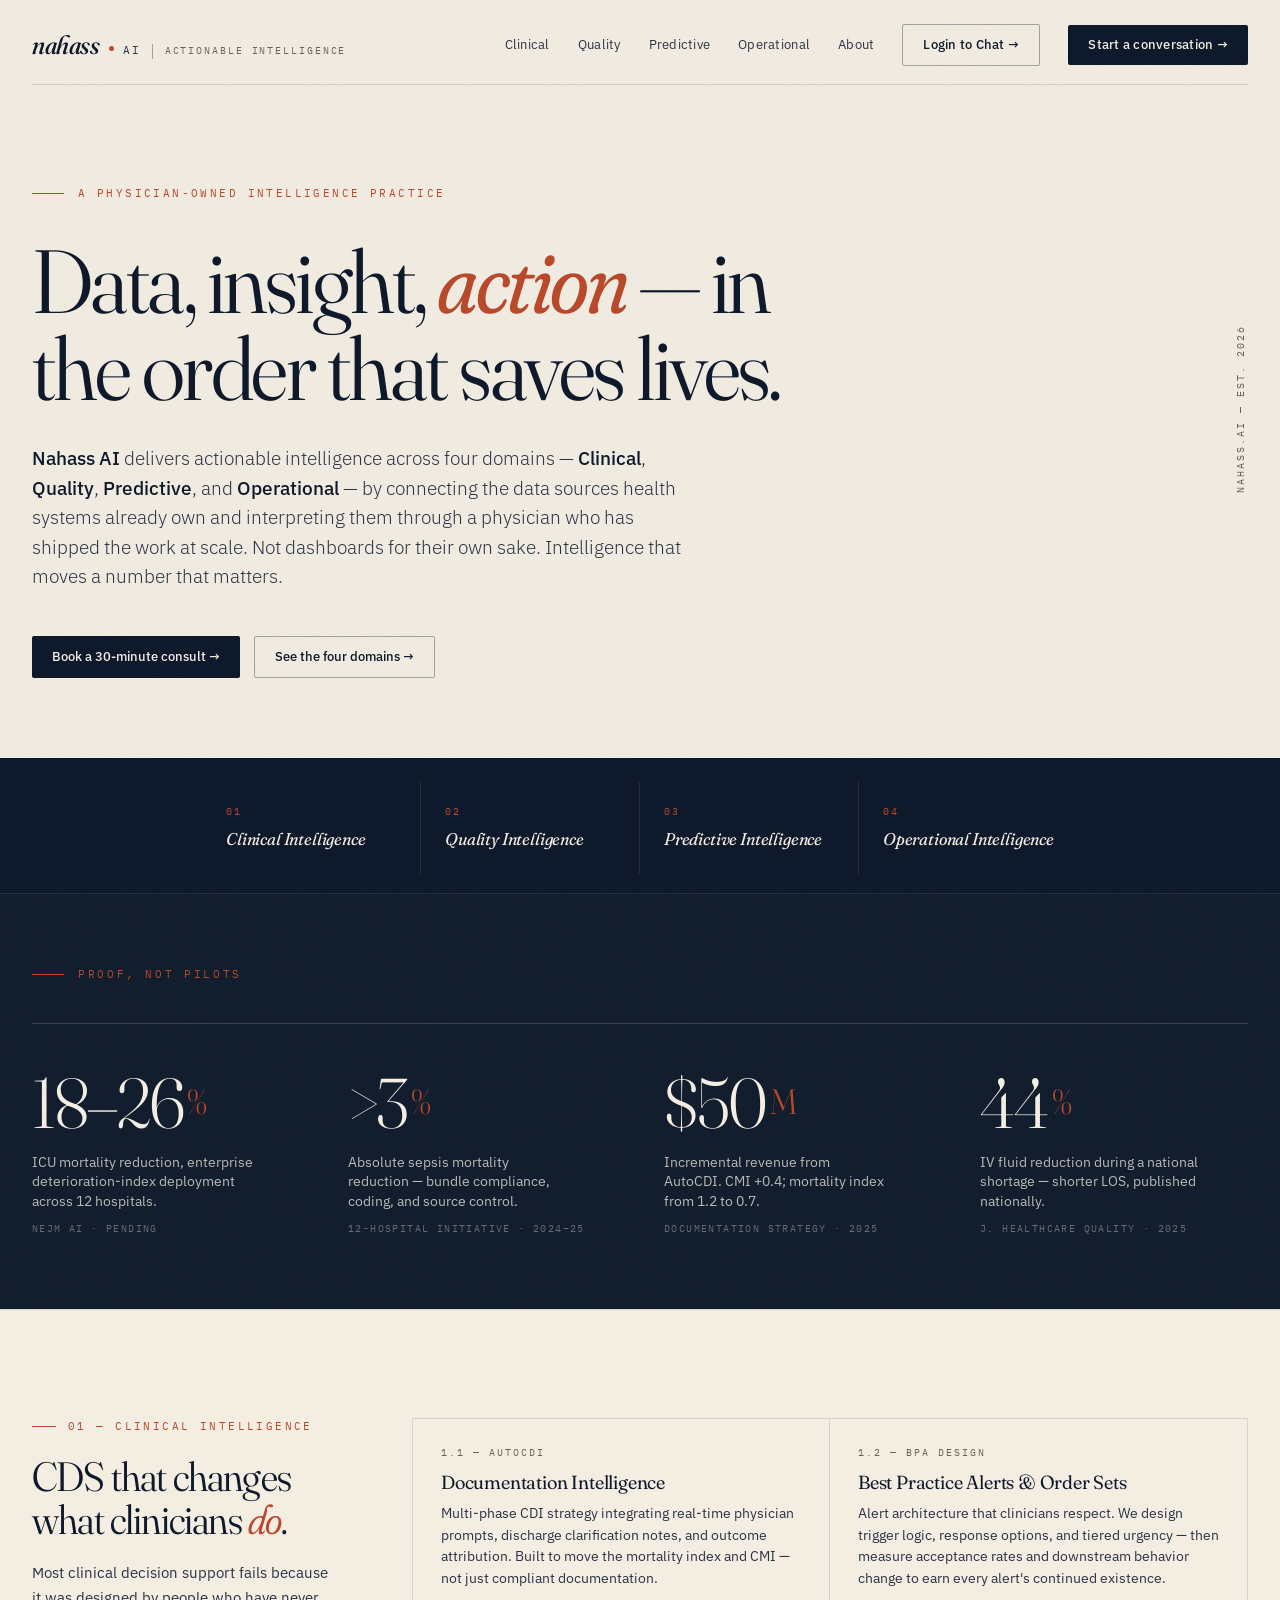
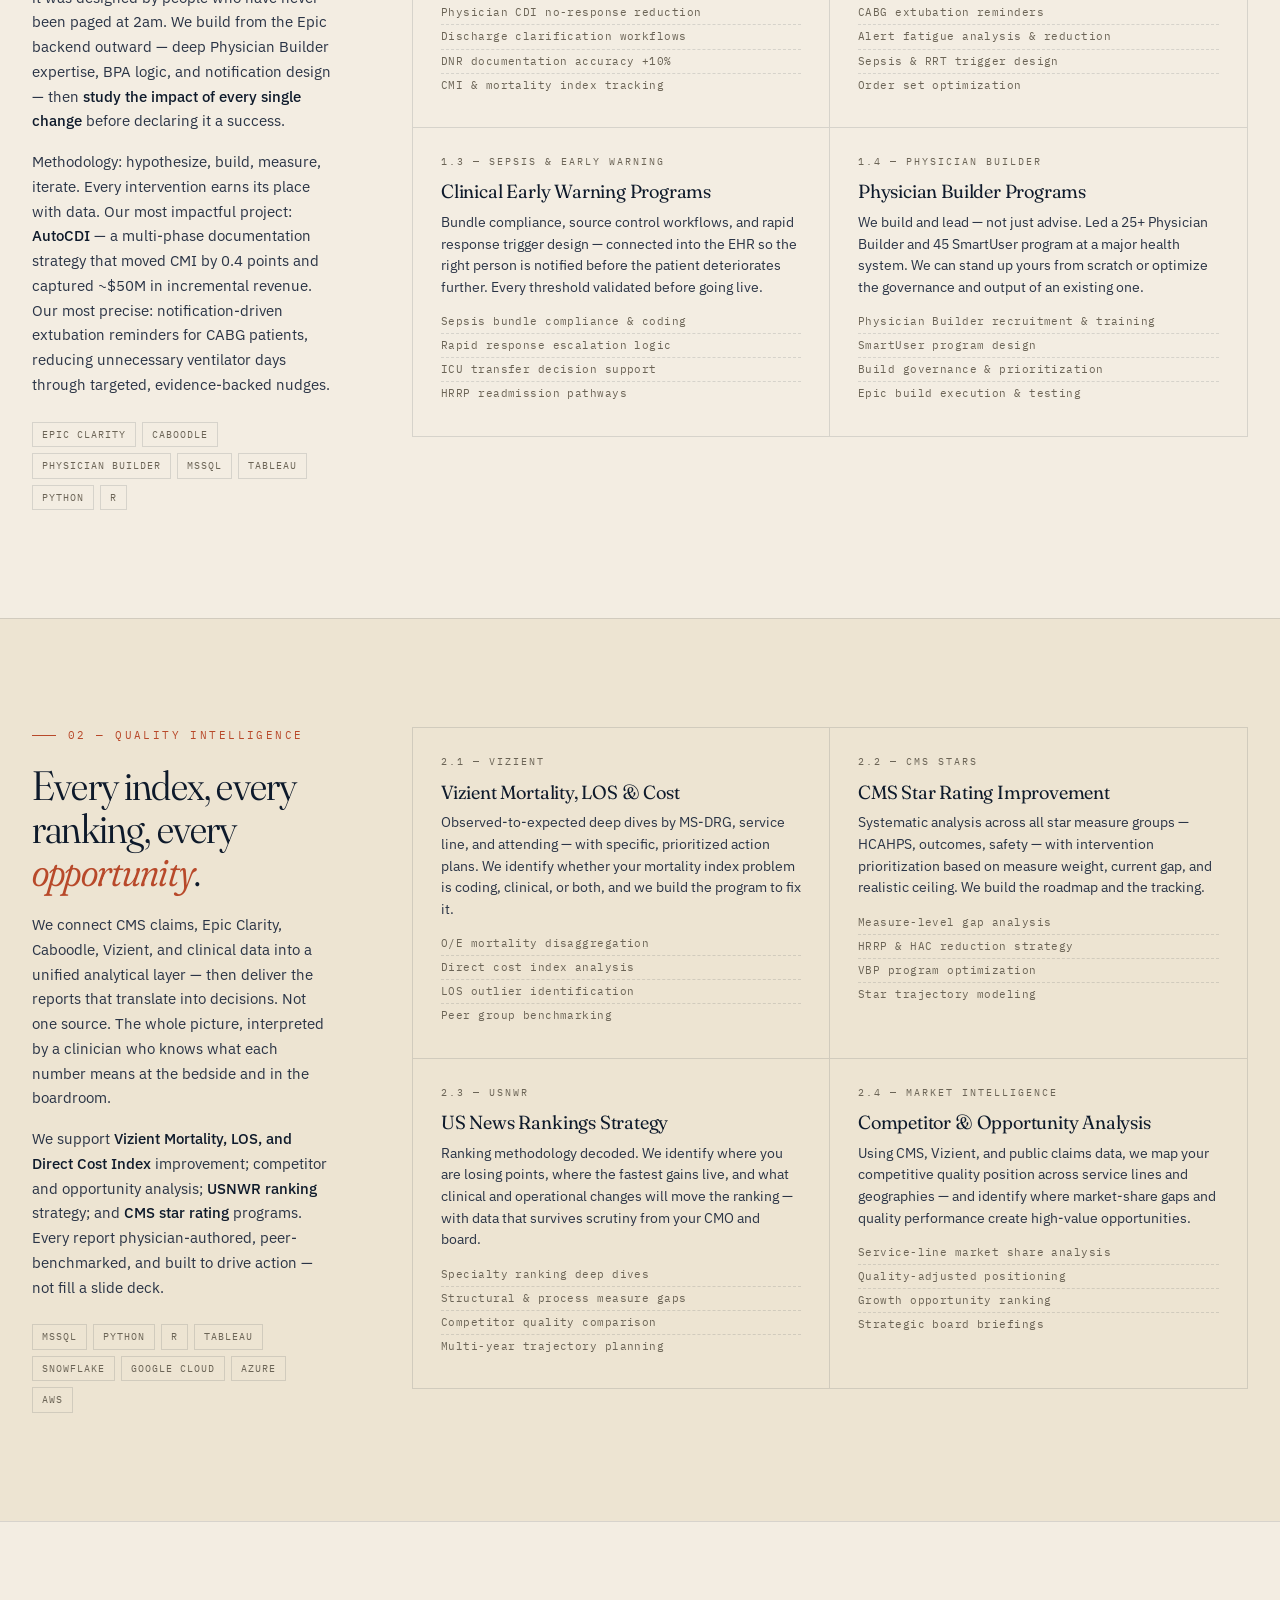
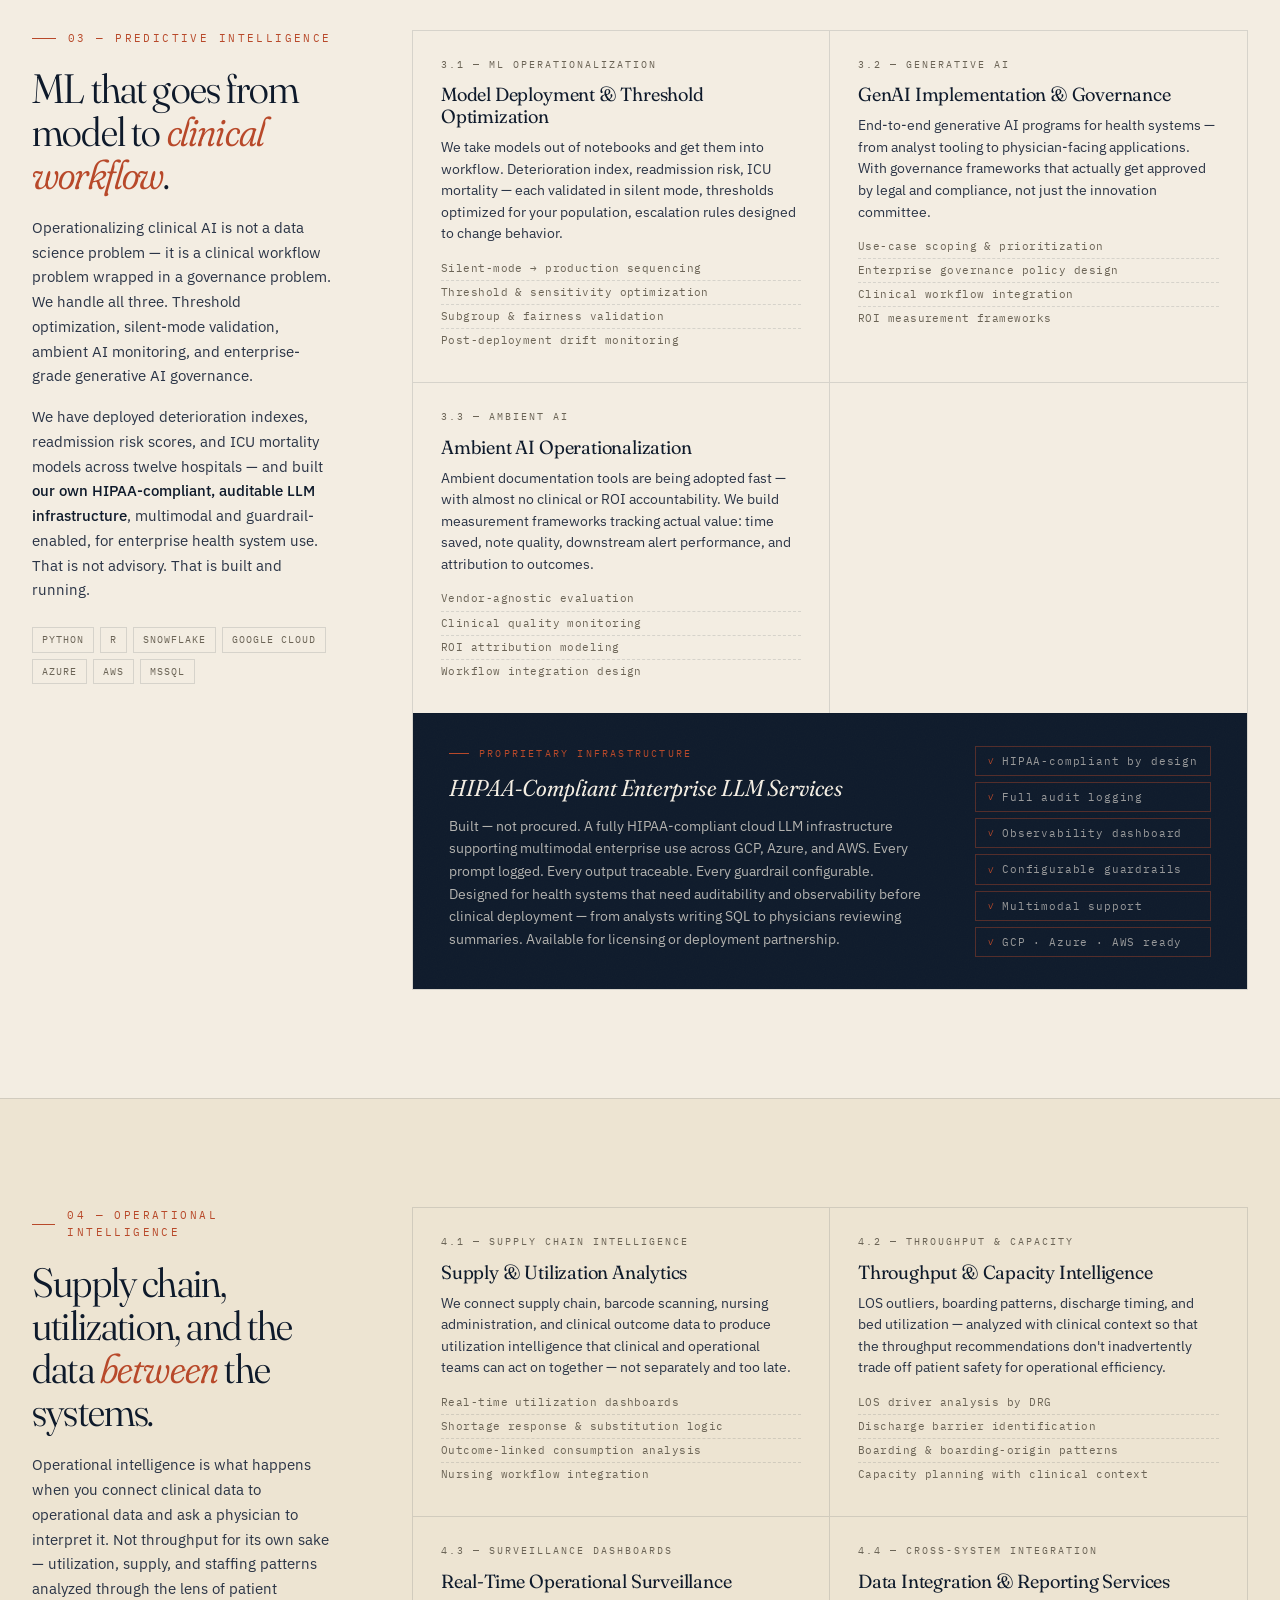
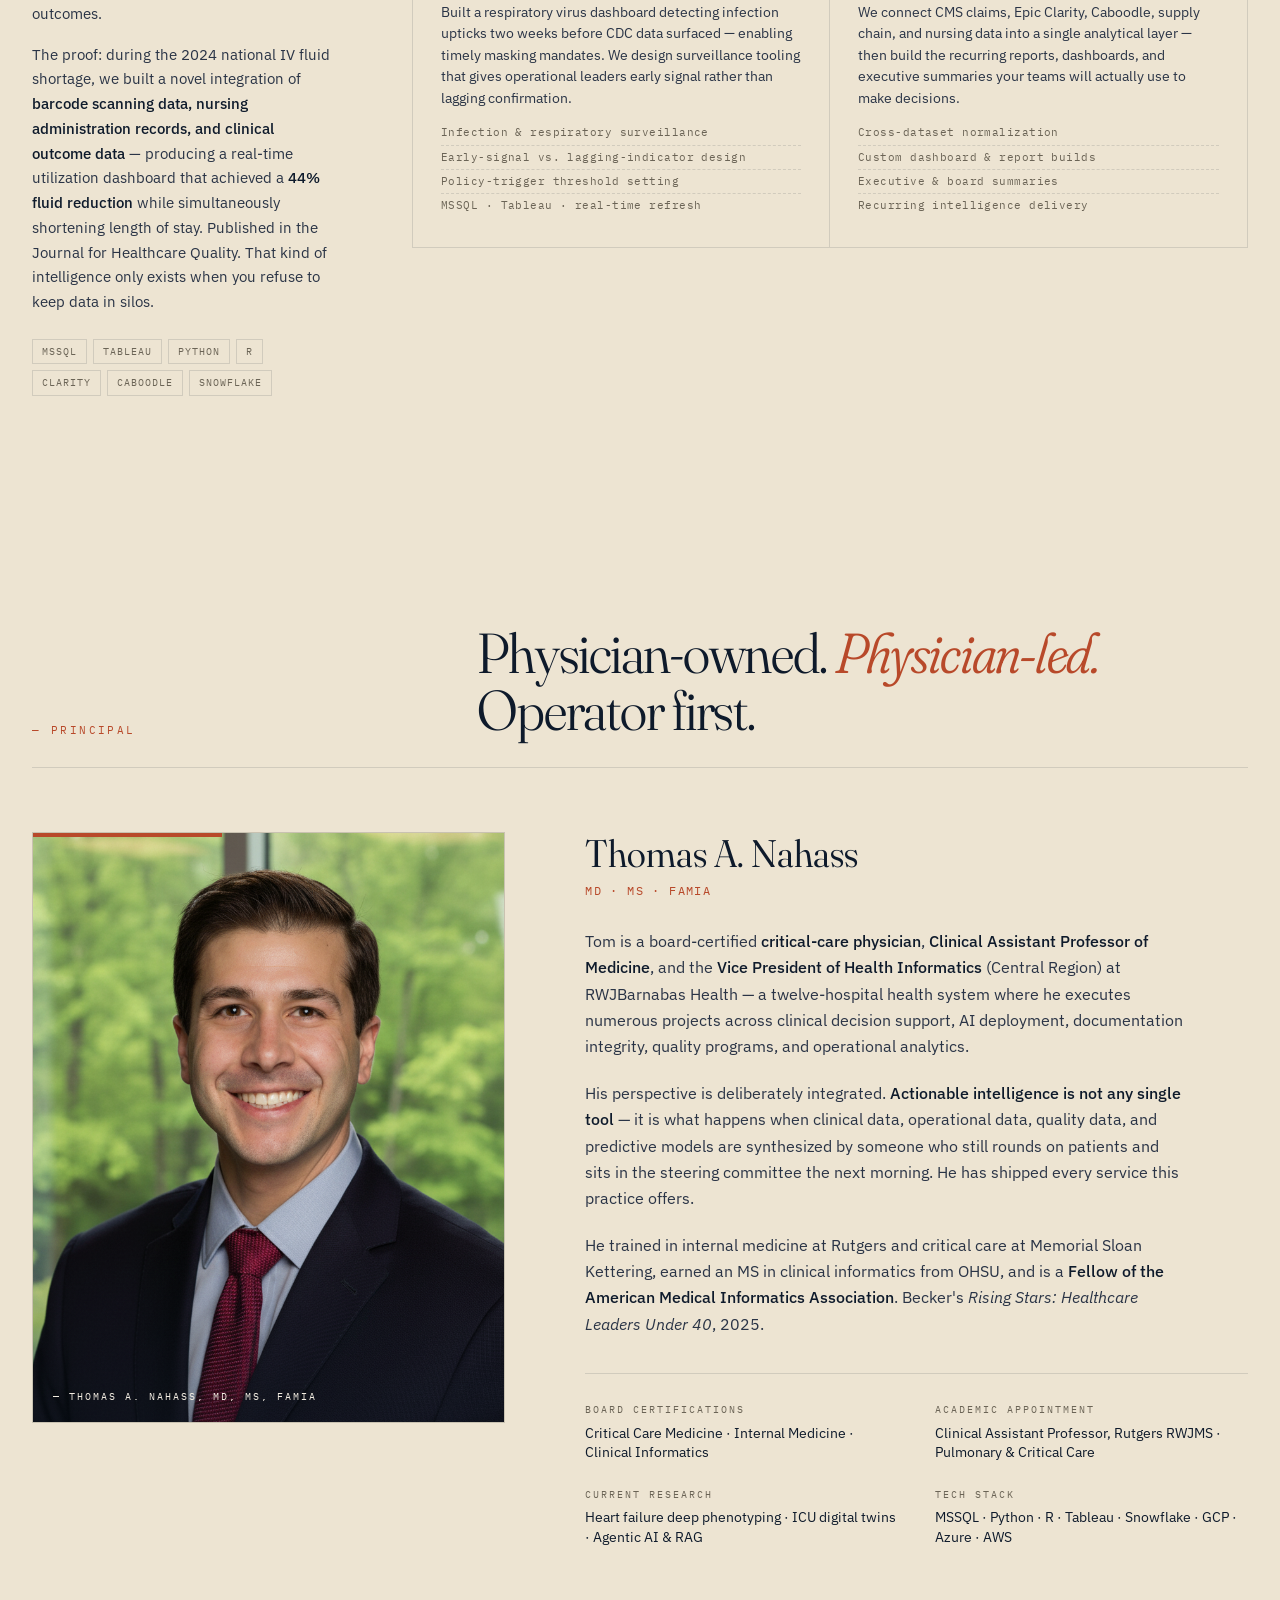
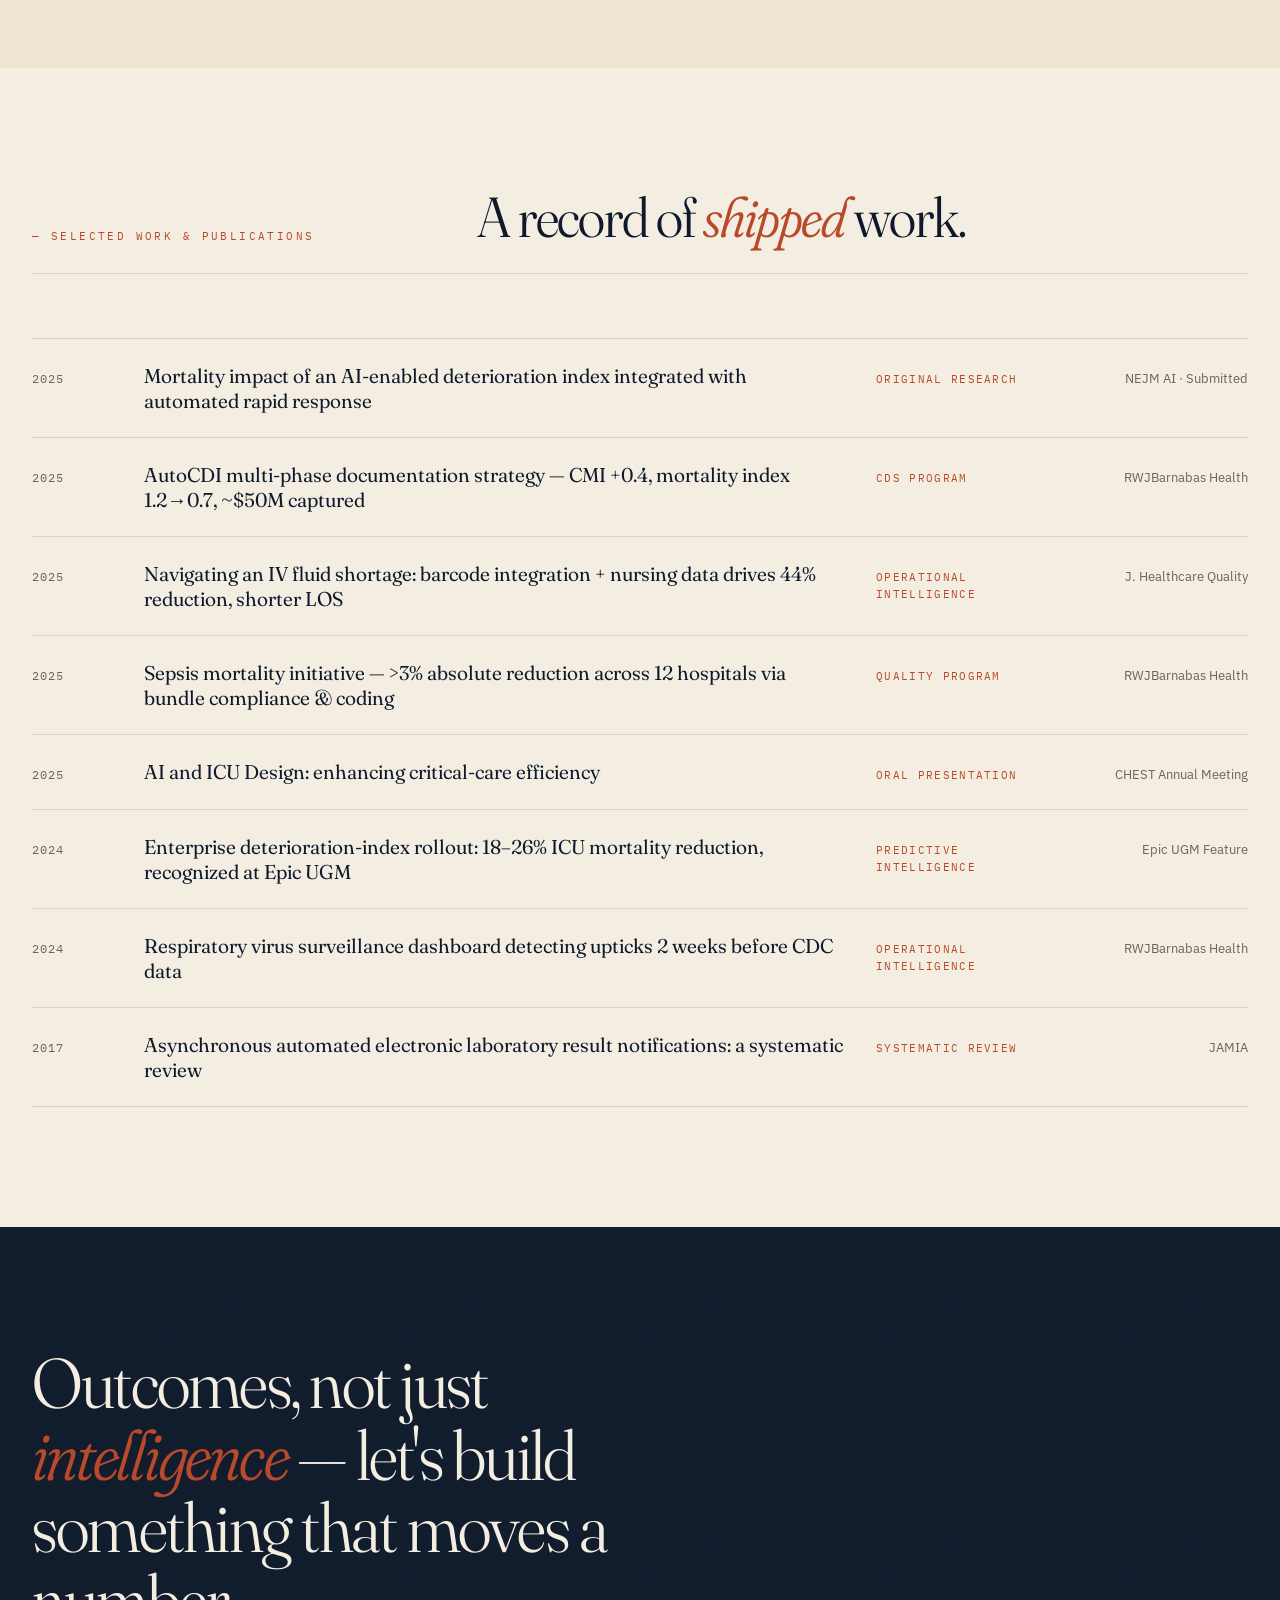
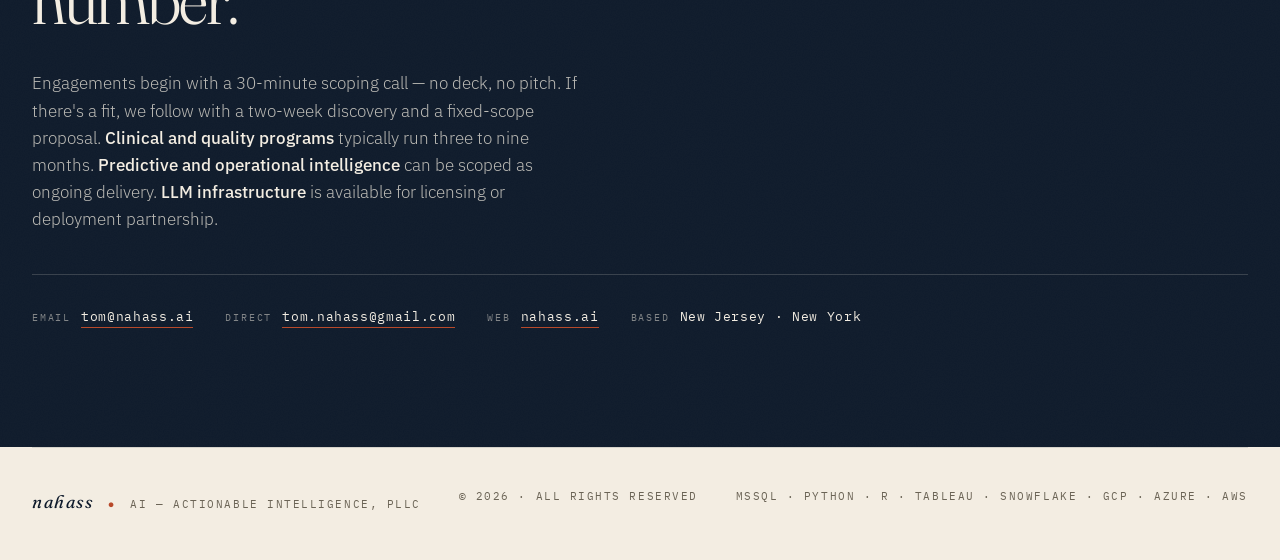
==== index.html @ 0d171703 "Update bio: add academic title, soften leads to executes" ====
<!DOCTYPE html>
<html lang="en">
<head>
<meta charset="UTF-8"/>
<meta name="viewport" content="width=device-width, initial-scale=1.0"/>
<title>Nahass AI — Actionable Intelligence</title>
<meta name="description" content="Physician-owned clinical intelligence practice. Clinical, Quality, Predictive, and Operational Intelligence — built on deep Epic expertise and a full enterprise data stack. Led by a critical care physician and health system VP of informatics."/>
<link rel="preconnect" href="https://fonts.googleapis.com"/>
<link rel="preconnect" href="https://fonts.gstatic.com" crossorigin/>
<link href="https://fonts.googleapis.com/css2?family=Fraunces:ital,opsz,wght,SOFT@0,9..144,300..900,0..100;1,9..144,300..900,0..100&family=IBM+Plex+Mono:wght@400;500&family=IBM+Plex+Sans:wght@300;400;500;600&display=swap" rel="stylesheet"/>
<style>
:root {
  --ink:#0E1A2B; --ink-soft:#2A3446;
  --paper:#F3EDE2; --paper-warm:#EDE4D2; --bone:#E3D9C4;
  --signal:#B8492A; --signal-deep:#8E3418;
  --vital:#0F5E54; --mute:#6B6456;
  --rule:rgba(14,26,43,.12); --rule-strong:rgba(14,26,43,.35);
  --serif:"Fraunces","Iowan Old Style",Georgia,serif;
  --sans:"IBM Plex Sans",-apple-system,BlinkMacSystemFont,sans-serif;
  --mono:"IBM Plex Mono",ui-monospace,monospace;
}
*{box-sizing:border-box;margin:0;padding:0;}
html{scroll-behavior:smooth;}
body{background:var(--paper);color:var(--ink);font-family:var(--sans);font-weight:400;line-height:1.55;-webkit-font-smoothing:antialiased;overflow-x:hidden;position:relative;}
body::before{content:"";position:fixed;inset:0;pointer-events:none;z-index:1;opacity:.5;mix-blend-mode:multiply;
  background-image:url("data:image/svg+xml;utf8,<svg xmlns='http://www.w3.org/2000/svg' width='240' height='240'><filter id='n'><feTurbulence type='fractalNoise' baseFrequency='0.9' numOctaves='2' stitchTiles='stitch'/><feColorMatrix values='0 0 0 0 0.05 0 0 0 0 0.1 0 0 0 0 0.17 0 0 0 0.06 0'/></filter><rect width='100%' height='100%' filter='url(%23n)'/></svg>");}
.wrap{max-width:1280px;margin:0 auto;padding:0 32px;position:relative;z-index:2;}
@media(max-width:680px){.wrap{padding:0 20px;}}

/* ── NAV ── */
nav{padding:24px 0 18px;display:flex;align-items:center;justify-content:space-between;border-bottom:1px solid var(--rule);}
.logo{display:flex;align-items:baseline;gap:9px;text-decoration:none;color:var(--ink);}
.logo-mark{font-family:var(--serif);font-style:italic;font-variation-settings:"opsz" 120,"SOFT" 30;font-weight:500;font-size:26px;letter-spacing:-.015em;}
.logo-dot{width:5px;height:5px;border-radius:50%;background:var(--signal);transform:translateY(-3px);}
.logo-sub{font-family:var(--mono);font-size:11px;letter-spacing:.18em;text-transform:uppercase;color:var(--ink-soft);}
.logo-tag{font-family:var(--mono);font-size:9.5px;letter-spacing:.2em;text-transform:uppercase;color:var(--mute);border-left:1px solid var(--rule-strong);padding-left:12px;margin-left:2px;}
.nav-links{display:flex;gap:28px;align-items:center;}
.nav-links a{font-size:13px;color:var(--ink-soft);text-decoration:none;letter-spacing:.02em;transition:color .2s;}
.nav-links a:hover{color:var(--signal);}
.btn{display:inline-flex;align-items:center;padding:10px 20px;background:var(--ink);color:var(--paper);text-decoration:none;font-size:13px;font-weight:500;border-radius:2px;transition:background .2s,transform .15s;}
.btn:hover{background:var(--signal);transform:translateY(-1px);}
.btn.ghost{background:transparent;color:var(--ink);border:1px solid var(--rule-strong);}
.btn.ghost:hover{background:var(--ink);color:var(--paper);}
.nav-links a.btn{color:var(--paper);}
.nav-links a.btn.ghost{color:var(--ink);}
.nav-links a.btn.ghost:hover{color:var(--paper);}
@media(max-width:920px){.nav-links a:not(.btn){display:none;}.logo-tag{display:none;}}

/* ── HERO ── */
.hero{padding:100px 0 80px;position:relative;}
.eyebrow{font-family:var(--mono);font-size:11px;letter-spacing:.22em;text-transform:uppercase;color:var(--signal);margin-bottom:36px;display:flex;align-items:center;gap:14px;}
.eyebrow::before{content:"";width:32px;height:1px;background:var(--signal);}
h1.display{font-family:var(--serif);font-variation-settings:"opsz" 144,"SOFT" 20;font-weight:340;font-size:clamp(48px,7vw,102px);line-height:.97;letter-spacing:-.028em;max-width:16ch;margin-bottom:32px;}
h1.display em{font-style:italic;font-weight:380;color:var(--signal);font-variation-settings:"opsz" 144,"SOFT" 80;}
.lede{font-size:19px;line-height:1.56;color:var(--ink-soft);max-width:60ch;margin-bottom:44px;font-weight:300;}
.lede strong{font-weight:500;color:var(--ink);}
.cta-row{display:flex;gap:14px;flex-wrap:wrap;}
.side-mark{position:absolute;right:32px;top:140px;font-family:var(--mono);font-size:10px;letter-spacing:.2em;text-transform:uppercase;color:var(--mute);writing-mode:vertical-rl;transform:rotate(180deg);}
@media(max-width:980px){.side-mark{display:none;}}

/* ── FOUR-PILLAR NAV STRIP ── */
.pillar-nav{background:var(--ink);color:var(--paper);}
.pillar-nav .wrap{display:grid;grid-template-columns:repeat(4,1fr);gap:0;}
@media(max-width:700px){.pillar-nav .wrap{grid-template-columns:repeat(2,1fr);}}
.pn{
  padding:22px 24px;border-right:1px solid rgba(243,237,226,.1);
  text-decoration:none;display:block;transition:background .2s;
}
.pn:last-child{border-right:none;}
.pn:hover{background:rgba(184,73,42,.25);}
.pn .pn-num{font-family:var(--mono);font-size:10px;letter-spacing:.22em;text-transform:uppercase;color:var(--signal);margin-bottom:6px;}
.pn .pn-name{font-family:var(--serif);font-style:italic;font-variation-settings:"opsz" 60,"SOFT" 40;font-size:17px;color:var(--paper);letter-spacing:-.01em;}

/* ── METRICS ── */
.metrics{background:var(--ink);color:var(--paper);padding:72px 0;position:relative;border-top:1px solid rgba(243,237,226,.1);}
.metrics::before{content:"";position:absolute;inset:0;pointer-events:none;opacity:.35;mix-blend-mode:screen;
  background-image:url("data:image/svg+xml;utf8,<svg xmlns='http://www.w3.org/2000/svg' width='240' height='240'><filter id='n'><feTurbulence type='fractalNoise' baseFrequency='0.85' numOctaves='2' stitchTiles='stitch'/><feColorMatrix values='0 0 0 0 0.95 0 0 0 0 0.93 0 0 0 0 0.88 0 0 0 0.08 0'/></filter><rect width='100%' height='100%' filter='url(%23n)'/></svg>");}
.metrics .wrap{position:relative;z-index:2;}
.m-label{font-family:var(--mono);font-size:11px;letter-spacing:.24em;text-transform:uppercase;color:var(--signal);margin-bottom:40px;display:flex;align-items:center;gap:14px;}
.m-label::before{content:"";width:32px;height:1px;background:var(--signal);}
.metric-grid{display:grid;grid-template-columns:repeat(4,1fr);gap:48px;border-top:1px solid rgba(243,237,226,.18);padding-top:44px;}
@media(max-width:900px){.metric-grid{grid-template-columns:repeat(2,1fr);gap:40px;}}
@media(max-width:500px){.metric-grid{grid-template-columns:1fr;}}
.metric .num{font-family:var(--serif);font-variation-settings:"opsz" 144,"SOFT" 10;font-weight:300;font-size:clamp(52px,5.5vw,76px);line-height:1;letter-spacing:-.03em;color:var(--paper);margin-bottom:14px;}
.metric .num .s{font-size:.5em;color:var(--signal);vertical-align:.4em;margin-left:4px;}
.metric .cap{font-size:13.5px;color:rgba(243,237,226,.75);line-height:1.45;max-width:28ch;}
.metric .src{font-family:var(--mono);font-size:10px;letter-spacing:.14em;text-transform:uppercase;color:rgba(243,237,226,.38);margin-top:10px;}

/* ── PILLARS ── */
.pillar{padding:108px 0;border-top:1px solid var(--rule);}
.pillar.alt{background:var(--paper-warm);}
.pillar-inner{display:grid;grid-template-columns:300px 1fr;gap:80px;align-items:start;}
@media(max-width:960px){.pillar-inner{grid-template-columns:1fr;gap:40px;}}
.p-kicker{font-family:var(--mono);font-size:11px;letter-spacing:.22em;text-transform:uppercase;color:var(--signal);margin-bottom:20px;display:flex;align-items:center;gap:12px;}
.p-kicker::before{content:"";width:24px;height:1px;background:var(--signal);}
.pillar-left h2{font-family:var(--serif);font-variation-settings:"opsz" 120,"SOFT" 30;font-weight:340;font-size:clamp(28px,3.2vw,44px);line-height:1.05;letter-spacing:-.02em;margin-bottom:20px;}
.pillar-left h2 em{font-style:italic;color:var(--signal);font-variation-settings:"opsz" 120,"SOFT" 80;}
.pillar-left .desc{font-size:15px;color:var(--ink-soft);line-height:1.65;margin-bottom:16px;}
.pillar-left .desc strong{color:var(--ink);font-weight:500;}
.tech-strip{margin-top:24px;display:flex;flex-wrap:wrap;gap:6px;}
.tt{font-family:var(--mono);font-size:10px;letter-spacing:.1em;text-transform:uppercase;color:var(--mute);padding:4px 9px;border:1px solid var(--rule);transition:border-color .2s,color .2s;cursor:default;}
.tt:hover{border-color:var(--signal);color:var(--signal);}

/* SERVICE CARDS */
.sc-grid{display:grid;grid-template-columns:1fr 1fr;gap:0;border:1px solid var(--rule);}
@media(max-width:660px){.sc-grid{grid-template-columns:1fr;}}
.sc{padding:26px 28px 30px;border-right:1px solid var(--rule);border-bottom:1px solid var(--rule);transition:background .22s;}
.sc:nth-child(2n){border-right:none;}
.sc:nth-last-child(-n+2){border-bottom:none;}
@media(max-width:660px){
  .sc{border-right:none!important;}
  .sc:nth-last-child(-n+2){border-bottom:1px solid var(--rule);}
  .sc:last-child{border-bottom:none;}
}
.sc:hover{background:var(--bone);}
.pillar.alt .sc:hover{background:var(--paper);}
.sc-num{font-family:var(--mono);font-size:10px;letter-spacing:.2em;text-transform:uppercase;color:var(--mute);margin-bottom:12px;}
.sc h3{font-family:var(--serif);font-variation-settings:"opsz" 60,"SOFT" 40;font-weight:380;font-size:19px;line-height:1.15;letter-spacing:-.01em;color:var(--ink);margin-bottom:9px;}
.sc p{font-size:13.5px;color:var(--ink-soft);line-height:1.6;margin-bottom:12px;}
.sc ul{list-style:none;padding:0;}
.sc ul li{font-family:var(--mono);font-size:11px;letter-spacing:.04em;color:var(--mute);padding:3px 0;border-top:1px dashed var(--rule);}
.sc ul li:first-child{border-top:none;}

/* FULL-WIDTH HIGHLIGHT CARD */
.hl-card{
  grid-column:span 2;
  padding:32px 36px;
  border-top:1px solid var(--rule);
  background:var(--ink);color:var(--paper);
  position:relative;overflow:hidden;
}
@media(max-width:660px){.hl-card{grid-column:span 1;}}
.hl-card::before{content:"";position:absolute;inset:0;pointer-events:none;opacity:.28;mix-blend-mode:screen;
  background-image:url("data:image/svg+xml;utf8,<svg xmlns='http://www.w3.org/2000/svg' width='240' height='240'><filter id='n'><feTurbulence type='fractalNoise' baseFrequency='0.9' numOctaves='2' stitchTiles='stitch'/><feColorMatrix values='0 0 0 0 0.95 0 0 0 0 0.93 0 0 0 0 0.88 0 0 0 0.06 0'/></filter><rect width='100%' height='100%' filter='url(%23n)'/></svg>");}
.hl-inner{position:relative;z-index:2;display:grid;grid-template-columns:1fr auto;gap:40px;align-items:start;}
@media(max-width:680px){.hl-inner{grid-template-columns:1fr;}}
.hl-badge{font-family:var(--mono);font-size:10px;letter-spacing:.22em;text-transform:uppercase;color:var(--signal);margin-bottom:14px;display:flex;align-items:center;gap:10px;}
.hl-badge::before{content:"";width:20px;height:1px;background:var(--signal);}
.hl-card h3{font-family:var(--serif);font-style:italic;font-variation-settings:"opsz" 80,"SOFT" 50;font-weight:380;font-size:23px;line-height:1.2;color:var(--paper);margin-bottom:12px;}
.hl-card p{font-size:14px;color:rgba(243,237,226,.72);line-height:1.62;max-width:64ch;}
.hl-feats{display:flex;flex-direction:column;gap:6px;flex-shrink:0;min-width:200px;}
@media(max-width:680px){.hl-feats{flex-direction:row;flex-wrap:wrap;margin-top:20px;}}
.hl-f{font-family:var(--mono);font-size:10.5px;letter-spacing:.08em;color:rgba(243,237,226,.6);padding:6px 12px;border:1px solid rgba(184,73,42,.4);display:flex;align-items:center;gap:8px;}
.hl-f::before{content:"✓";color:var(--signal);font-size:9px;}

/* ── ABOUT ── */
section.band{padding:120px 0;}
@media(max-width:680px){section.band{padding:80px 0;}}
.section-head{display:grid;grid-template-columns:1fr 2fr;gap:60px;margin-bottom:64px;align-items:end;border-bottom:1px solid var(--rule);padding-bottom:28px;}
@media(max-width:780px){.section-head{grid-template-columns:1fr;gap:24px;}}
.section-head .sk{font-family:var(--mono);font-size:11px;letter-spacing:.22em;text-transform:uppercase;color:var(--signal);}
.section-head h2{font-family:var(--serif);font-variation-settings:"opsz" 120,"SOFT" 30;font-weight:330;font-size:clamp(36px,4.4vw,58px);line-height:1.02;letter-spacing:-.022em;font-feature-settings:"liga" 0,"dlig" 0;}
.section-head h2 em{font-style:italic;color:var(--signal);font-variation-settings:"opsz" 120,"SOFT" 80;}
.about-grid{display:grid;grid-template-columns:5fr 7fr;gap:80px;align-items:start;}
@media(max-width:900px){.about-grid{grid-template-columns:1fr;gap:40px;}}
.portrait{background:var(--bone);aspect-ratio:4/5;position:relative;overflow:hidden;border:1px solid var(--rule);}
.portrait img{width:100%;height:100%;object-fit:cover;object-position:center 18%;display:block;filter:saturate(.92) contrast(1.02);}
.portrait::after{content:"";position:absolute;inset:0;pointer-events:none;background:linear-gradient(to top,rgba(14,26,43,.35) 0%,rgba(14,26,43,0) 32%);}
.ptag{position:absolute;bottom:18px;left:20px;z-index:2;font-family:var(--mono);font-size:10px;letter-spacing:.2em;text-transform:uppercase;color:var(--paper);}
.sbar{position:absolute;top:0;left:0;height:4px;width:40%;background:var(--signal);z-index:2;}
.about-body h3{font-family:var(--serif);font-variation-settings:"opsz" 100,"SOFT" 30;font-weight:360;font-size:clamp(28px,3vw,40px);line-height:1.1;margin-bottom:8px;}
.about-body .cred-tag{font-family:var(--mono);font-size:11.5px;letter-spacing:.12em;text-transform:uppercase;color:var(--signal);margin-bottom:28px;}
.about-body p{font-size:16px;line-height:1.65;color:var(--ink-soft);margin-bottom:20px;max-width:60ch;}
.about-body p strong{color:var(--ink);font-weight:500;}
.cred-grid{margin-top:36px;border-top:1px solid var(--rule);padding-top:28px;display:grid;grid-template-columns:repeat(2,1fr);gap:24px 36px;}
@media(max-width:560px){.cred-grid{grid-template-columns:1fr;}}
.ci-item .k{font-family:var(--mono);font-size:10px;letter-spacing:.2em;text-transform:uppercase;color:var(--mute);margin-bottom:6px;}
.ci-item .v{font-size:14px;color:var(--ink);line-height:1.4;}

/* ── WORK ── */
.work-list{border-top:1px solid var(--rule);}
.work-row{display:grid;grid-template-columns:80px 1fr 180px 160px;gap:32px;padding:24px 0;border-bottom:1px solid var(--rule);align-items:baseline;transition:padding .22s;}
.work-row:hover{padding-left:12px;}
.work-row:hover .wt{color:var(--signal);}
@media(max-width:780px){.work-row{grid-template-columns:60px 1fr;gap:16px;}.wtg,.wv{display:none;}}
.wy{font-family:var(--mono);font-size:12px;color:var(--mute);letter-spacing:.08em;}
.wt{font-family:var(--serif);font-variation-settings:"opsz" 60,"SOFT" 30;font-size:20px;line-height:1.25;font-weight:380;color:var(--ink);transition:color .22s;}
.wtg{font-family:var(--mono);font-size:11px;letter-spacing:.12em;text-transform:uppercase;color:var(--signal);}
.wv{font-size:13px;color:var(--mute);text-align:right;}

/* ── CTA ── */
.cta-band{background:var(--ink);color:var(--paper);padding:120px 0;position:relative;overflow:hidden;}
.cta-band::before{content:"";position:absolute;inset:0;pointer-events:none;opacity:.38;mix-blend-mode:screen;
  background-image:url("data:image/svg+xml;utf8,<svg xmlns='http://www.w3.org/2000/svg' width='240' height='240'><filter id='n'><feTurbulence type='fractalNoise' baseFrequency='0.85' numOctaves='2' stitchTiles='stitch'/><feColorMatrix values='0 0 0 0 0.95 0 0 0 0 0.93 0 0 0 0 0.88 0 0 0 0.06 0'/></filter><rect width='100%' height='100%' filter='url(%23n)'/></svg>");}
.cta-band .wrap{position:relative;z-index:2;}
.cta-band h2{font-family:var(--serif);font-variation-settings:"opsz" 144,"SOFT" 30;font-weight:320;font-size:clamp(40px,5.5vw,72px);line-height:1.02;letter-spacing:-.025em;max-width:18ch;margin-bottom:36px;}
.cta-band h2 em{font-style:italic;color:var(--signal);font-variation-settings:"opsz" 144,"SOFT" 80;}
.cta-band .sub{font-size:17px;color:rgba(243,237,226,.75);max-width:56ch;margin-bottom:40px;line-height:1.6;font-weight:300;}
.cta-band .sub strong{color:var(--paper);font-weight:500;}
.contact-line{display:flex;gap:32px;flex-wrap:wrap;font-family:var(--mono);font-size:13px;letter-spacing:.05em;padding-top:32px;border-top:1px solid rgba(243,237,226,.18);margin-top:36px;}
.contact-line a{color:var(--paper);text-decoration:none;border-bottom:1px solid var(--signal);padding-bottom:2px;}
.contact-line a:hover{color:var(--signal);}
.contact-line .k{color:rgba(243,237,226,.5);margin-right:10px;text-transform:uppercase;letter-spacing:.18em;font-size:10px;}

/* ── FOOTER ── */
footer{padding:40px 0 44px;border-top:1px solid var(--rule);display:flex;justify-content:space-between;gap:24px;flex-wrap:wrap;font-family:var(--mono);font-size:11px;letter-spacing:.14em;text-transform:uppercase;color:var(--mute);}
.foot-logo{font-family:var(--serif);font-style:italic;font-variation-settings:"opsz" 60,"SOFT" 40;font-size:18px;color:var(--ink);text-transform:none;}

/* ── ANIMATION ── */
.reveal{opacity:0;transform:translateY(18px);animation:rise .9s cubic-bezier(.2,.7,.2,1) forwards;}
.d1{animation-delay:.05s;}.d2{animation-delay:.18s;}.d3{animation-delay:.31s;}.d4{animation-delay:.44s;}
@keyframes rise{to{opacity:1;transform:translateY(0);}}
@media(prefers-reduced-motion:reduce){.reveal{opacity:1;transform:none;animation:none;}}
</style>
</head>
<body>

<!-- NAV -->
<div class="wrap">
  <nav>
    <a class="logo" href="#top">
      <span class="logo-mark">nahass</span>
      <span class="logo-dot"></span>
      <span class="logo-sub">AI</span>
      <span class="logo-tag">Actionable Intelligence</span>
    </a>
    <div class="nav-links">
      <a href="#clinical">Clinical</a>
      <a href="#quality">Quality</a>
      <a href="#predictive">Predictive</a>
      <a href="#operational">Operational</a>
      <a href="#about">About</a>
      <a class="btn ghost" href="https://chat.nahass.ai">Login to Chat →</a>
      <a class="btn" href="#contact">Start a conversation →</a>
    </div>
  </nav>
</div>

<!-- HERO -->
<section id="top" class="hero">
  <div class="wrap">
    <div class="side-mark">nahass.ai — Est. 2026</div>
    <div class="eyebrow reveal d1">A physician-owned intelligence practice</div>
    <h1 class="display reveal d2">Data, insight, <em>action</em> — in the order that saves lives.</h1>
    <p class="lede reveal d3">
      <strong>Nahass AI</strong> delivers actionable intelligence across four domains —
      <strong>Clinical</strong>, <strong>Quality</strong>, <strong>Predictive</strong>,
      and <strong>Operational</strong> — by connecting the data sources health systems
      already own and interpreting them through a physician who has shipped the work at scale.
      Not dashboards for their own sake. Intelligence that moves a number that matters.
    </p>
    <div class="cta-row reveal d4">
      <a class="btn" href="#contact">Book a 30-minute consult →</a>
      <a class="btn ghost" href="#clinical">See the four domains →</a>
    </div>
  </div>
</section>

<!-- FOUR-PILLAR STRIP -->
<nav class="pillar-nav" aria-label="Intelligence domains">
  <div class="wrap">
    <a class="pn" href="#clinical">
      <div class="pn-num">01</div>
      <div class="pn-name">Clinical Intelligence</div>
    </a>
    <a class="pn" href="#quality">
      <div class="pn-num">02</div>
      <div class="pn-name">Quality Intelligence</div>
    </a>
    <a class="pn" href="#predictive">
      <div class="pn-num">03</div>
      <div class="pn-name">Predictive Intelligence</div>
    </a>
    <a class="pn" href="#operational">
      <div class="pn-num">04</div>
      <div class="pn-name">Operational Intelligence</div>
    </a>
  </div>
</nav>

<!-- METRICS -->
<section class="metrics" id="proof">
  <div class="wrap">
    <div class="m-label">Proof, not pilots</div>
    <div class="metric-grid">
      <div class="metric">
        <div class="num">18–26<span class="s">%</span></div>
        <div class="cap">ICU mortality reduction, enterprise deterioration-index deployment across 12 hospitals.</div>
        <div class="src">NEJM AI · Pending</div>
      </div>
      <div class="metric">
        <div class="num">&gt;3<span class="s">%</span></div>
        <div class="cap">Absolute sepsis mortality reduction — bundle compliance, coding, and source control.</div>
        <div class="src">12-hospital initiative · 2024–25</div>
      </div>
      <div class="metric">
        <div class="num">$50<span class="s">M</span></div>
        <div class="cap">Incremental revenue from AutoCDI. CMI +0.4; mortality index from 1.2 to 0.7.</div>
        <div class="src">Documentation strategy · 2025</div>
      </div>
      <div class="metric">
        <div class="num">44<span class="s">%</span></div>
        <div class="cap">IV fluid reduction during a national shortage — shorter LOS, published nationally.</div>
        <div class="src">J. Healthcare Quality · 2025</div>
      </div>
    </div>
  </div>
</section>

<!-- ═══ PILLAR 1 — CLINICAL INTELLIGENCE ═══ -->
<div class="pillar" id="clinical">
  <div class="wrap">
    <div class="pillar-inner">
      <div class="pillar-left">
        <div class="p-kicker">01 — Clinical Intelligence</div>
        <h2>CDS that changes what clinicians <em>do</em>.</h2>
        <p class="desc">Most clinical decision support fails because it was designed by people who have never been paged at 2am. We build from the Epic backend outward — deep Physician Builder expertise, BPA logic, and notification design — then <strong>study the impact of every single change</strong> before declaring it a success.</p>
        <p class="desc">Methodology: hypothesize, build, measure, iterate. Every intervention earns its place with data. Our most impactful project: <strong>AutoCDI</strong> — a multi-phase documentation strategy that moved CMI by 0.4 points and captured ~$50M in incremental revenue. Our most precise: notification-driven extubation reminders for CABG patients, reducing unnecessary ventilator days through targeted, evidence-backed nudges.</p>
        <div class="tech-strip">
          <span class="tt">Epic Clarity</span><span class="tt">Caboodle</span>
          <span class="tt">Physician Builder</span><span class="tt">MSSQL</span>
          <span class="tt">Tableau</span><span class="tt">Python</span><span class="tt">R</span>
        </div>
      </div>
      <div class="pillar-left" style="width:100%">
        <div class="sc-grid">
          <div class="sc">
            <div class="sc-num">1.1 — AutoCDI</div>
            <h3>Documentation Intelligence</h3>
            <p>Multi-phase CDI strategy integrating real-time physician prompts, discharge clarification notes, and outcome attribution. Built to move the mortality index and CMI — not just compliant documentation.</p>
            <ul>
              <li>Physician CDI no-response reduction</li>
              <li>Discharge clarification workflows</li>
              <li>DNR documentation accuracy +10%</li>
              <li>CMI &amp; mortality index tracking</li>
            </ul>
          </div>
          <div class="sc">
            <div class="sc-num">1.2 — BPA Design</div>
            <h3>Best Practice Alerts &amp; Order Sets</h3>
            <p>Alert architecture that clinicians respect. We design trigger logic, response options, and tiered urgency — then measure acceptance rates and downstream behavior change to earn every alert's continued existence.</p>
            <ul>
              <li>CABG extubation reminders</li>
              <li>Alert fatigue analysis &amp; reduction</li>
              <li>Sepsis &amp; RRT trigger design</li>
              <li>Order set optimization</li>
            </ul>
          </div>
          <div class="sc">
            <div class="sc-num">1.3 — Sepsis &amp; Early Warning</div>
            <h3>Clinical Early Warning Programs</h3>
            <p>Bundle compliance, source control workflows, and rapid response trigger design — connected into the EHR so the right person is notified before the patient deteriorates further. Every threshold validated before going live.</p>
            <ul>
              <li>Sepsis bundle compliance &amp; coding</li>
              <li>Rapid response escalation logic</li>
              <li>ICU transfer decision support</li>
              <li>HRRP readmission pathways</li>
            </ul>
          </div>
          <div class="sc">
            <div class="sc-num">1.4 — Physician Builder</div>
            <h3>Physician Builder Programs</h3>
            <p>We build and lead — not just advise. Led a 25+ Physician Builder and 45 SmartUser program at a major health system. We can stand up yours from scratch or optimize the governance and output of an existing one.</p>
            <ul>
              <li>Physician Builder recruitment &amp; training</li>
              <li>SmartUser program design</li>
              <li>Build governance &amp; prioritization</li>
              <li>Epic build execution &amp; testing</li>
            </ul>
          </div>
        </div>
      </div>
    </div>
  </div>
</div>

<!-- ═══ PILLAR 2 — QUALITY INTELLIGENCE ═══ -->
<div class="pillar alt" id="quality">
  <div class="wrap">
    <div class="pillar-inner">
      <div class="pillar-left">
        <div class="p-kicker">02 — Quality Intelligence</div>
        <h2>Every index, every ranking, every <em>opportunity</em>.</h2>
        <p class="desc">We connect CMS claims, Epic Clarity, Caboodle, Vizient, and clinical data into a unified analytical layer — then deliver the reports that translate into decisions. Not one source. The whole picture, interpreted by a clinician who knows what each number means at the bedside and in the boardroom.</p>
        <p class="desc">We support <strong>Vizient Mortality, LOS, and Direct Cost Index</strong> improvement; competitor and opportunity analysis; <strong>USNWR ranking</strong> strategy; and <strong>CMS star rating</strong> programs. Every report physician-authored, peer-benchmarked, and built to drive action — not fill a slide deck.</p>
        <div class="tech-strip">
          <span class="tt">MSSQL</span><span class="tt">Python</span><span class="tt">R</span>
          <span class="tt">Tableau</span><span class="tt">Snowflake</span>
          <span class="tt">Google Cloud</span><span class="tt">Azure</span><span class="tt">AWS</span>
        </div>
      </div>
      <div class="pillar-left" style="width:100%">
        <div class="sc-grid">
          <div class="sc">
            <div class="sc-num">2.1 — Vizient</div>
            <h3>Vizient Mortality, LOS &amp; Cost</h3>
            <p>Observed-to-expected deep dives by MS-DRG, service line, and attending — with specific, prioritized action plans. We identify whether your mortality index problem is coding, clinical, or both, and we build the program to fix it.</p>
            <ul>
              <li>O/E mortality disaggregation</li>
              <li>Direct cost index analysis</li>
              <li>LOS outlier identification</li>
              <li>Peer group benchmarking</li>
            </ul>
          </div>
          <div class="sc">
            <div class="sc-num">2.2 — CMS Stars</div>
            <h3>CMS Star Rating Improvement</h3>
            <p>Systematic analysis across all star measure groups — HCAHPS, outcomes, safety — with intervention prioritization based on measure weight, current gap, and realistic ceiling. We build the roadmap and the tracking.</p>
            <ul>
              <li>Measure-level gap analysis</li>
              <li>HRRP &amp; HAC reduction strategy</li>
              <li>VBP program optimization</li>
              <li>Star trajectory modeling</li>
            </ul>
          </div>
          <div class="sc">
            <div class="sc-num">2.3 — USNWR</div>
            <h3>US News Rankings Strategy</h3>
            <p>Ranking methodology decoded. We identify where you are losing points, where the fastest gains live, and what clinical and operational changes will move the ranking — with data that survives scrutiny from your CMO and board.</p>
            <ul>
              <li>Specialty ranking deep dives</li>
              <li>Structural &amp; process measure gaps</li>
              <li>Competitor quality comparison</li>
              <li>Multi-year trajectory planning</li>
            </ul>
          </div>
          <div class="sc">
            <div class="sc-num">2.4 — Market Intelligence</div>
            <h3>Competitor &amp; Opportunity Analysis</h3>
            <p>Using CMS, Vizient, and public claims data, we map your competitive quality position across service lines and geographies — and identify where market-share gaps and quality performance create high-value opportunities.</p>
            <ul>
              <li>Service-line market share analysis</li>
              <li>Quality-adjusted positioning</li>
              <li>Growth opportunity ranking</li>
              <li>Strategic board briefings</li>
            </ul>
          </div>
        </div>
      </div>
    </div>
  </div>
</div>

<!-- ═══ PILLAR 3 — PREDICTIVE INTELLIGENCE ═══ -->
<div class="pillar" id="predictive">
  <div class="wrap">
    <div class="pillar-inner">
      <div class="pillar-left">
        <div class="p-kicker">03 — Predictive Intelligence</div>
        <h2>ML that goes from model to <em>clinical workflow</em>.</h2>
        <p class="desc">Operationalizing clinical AI is not a data science problem — it is a clinical workflow problem wrapped in a governance problem. We handle all three. Threshold optimization, silent-mode validation, ambient AI monitoring, and enterprise-grade generative AI governance.</p>
        <p class="desc">We have deployed deterioration indexes, readmission risk scores, and ICU mortality models across twelve hospitals — and built <strong>our own HIPAA-compliant, auditable LLM infrastructure</strong>, multimodal and guardrail-enabled, for enterprise health system use. That is not advisory. That is built and running.</p>
        <div class="tech-strip">
          <span class="tt">Python</span><span class="tt">R</span>
          <span class="tt">Snowflake</span><span class="tt">Google Cloud</span>
          <span class="tt">Azure</span><span class="tt">AWS</span><span class="tt">MSSQL</span>
        </div>
      </div>
      <div class="pillar-left" style="width:100%">
        <div class="sc-grid">
          <div class="sc">
            <div class="sc-num">3.1 — ML Operationalization</div>
            <h3>Model Deployment &amp; Threshold Optimization</h3>
            <p>We take models out of notebooks and get them into workflow. Deterioration index, readmission risk, ICU mortality — each validated in silent mode, thresholds optimized for your population, escalation rules designed to change behavior.</p>
            <ul>
              <li>Silent-mode → production sequencing</li>
              <li>Threshold &amp; sensitivity optimization</li>
              <li>Subgroup &amp; fairness validation</li>
              <li>Post-deployment drift monitoring</li>
            </ul>
          </div>
          <div class="sc">
            <div class="sc-num">3.2 — Generative AI</div>
            <h3>GenAI Implementation &amp; Governance</h3>
            <p>End-to-end generative AI programs for health systems — from analyst tooling to physician-facing applications. With governance frameworks that actually get approved by legal and compliance, not just the innovation committee.</p>
            <ul>
              <li>Use-case scoping &amp; prioritization</li>
              <li>Enterprise governance policy design</li>
              <li>Clinical workflow integration</li>
              <li>ROI measurement frameworks</li>
            </ul>
          </div>
          <div class="sc">
            <div class="sc-num">3.3 — Ambient AI</div>
            <h3>Ambient AI Operationalization</h3>
            <p>Ambient documentation tools are being adopted fast — with almost no clinical or ROI accountability. We build measurement frameworks tracking actual value: time saved, note quality, downstream alert performance, and attribution to outcomes.</p>
            <ul>
              <li>Vendor-agnostic evaluation</li>
              <li>Clinical quality monitoring</li>
              <li>ROI attribution modeling</li>
              <li>Workflow integration design</li>
            </ul>
          </div>
          <div class="hl-card">
            <div class="hl-inner">
              <div>
                <div class="hl-badge">Proprietary Infrastructure</div>
                <h3>HIPAA-Compliant Enterprise LLM Services</h3>
                <p>Built — not procured. A fully HIPAA-compliant cloud LLM infrastructure supporting multimodal enterprise use across GCP, Azure, and AWS. Every prompt logged. Every output traceable. Every guardrail configurable. Designed for health systems that need auditability and observability before clinical deployment — from analysts writing SQL to physicians reviewing summaries. Available for licensing or deployment partnership.</p>
              </div>
              <div class="hl-feats">
                <div class="hl-f">HIPAA-compliant by design</div>
                <div class="hl-f">Full audit logging</div>
                <div class="hl-f">Observability dashboard</div>
                <div class="hl-f">Configurable guardrails</div>
                <div class="hl-f">Multimodal support</div>
                <div class="hl-f">GCP · Azure · AWS ready</div>
              </div>
            </div>
          </div>
        </div>
      </div>
    </div>
  </div>
</div>

<!-- ═══ PILLAR 4 — OPERATIONAL INTELLIGENCE ═══ -->
<div class="pillar alt" id="operational">
  <div class="wrap">
    <div class="pillar-inner">
      <div class="pillar-left">
        <div class="p-kicker">04 — Operational Intelligence</div>
        <h2>Supply chain, utilization, and the data <em>between</em> the systems.</h2>
        <p class="desc">Operational intelligence is what happens when you connect clinical data to operational data and ask a physician to interpret it. Not throughput for its own sake — utilization, supply, and staffing patterns analyzed through the lens of patient outcomes.</p>
        <p class="desc">The proof: during the 2024 national IV fluid shortage, we built a novel integration of <strong>barcode scanning data, nursing administration records, and clinical outcome data</strong> — producing a real-time utilization dashboard that achieved a <strong>44% fluid reduction</strong> while simultaneously shortening length of stay. Published in the Journal for Healthcare Quality. That kind of intelligence only exists when you refuse to keep data in silos.</p>
        <div class="tech-strip">
          <span class="tt">MSSQL</span><span class="tt">Tableau</span><span class="tt">Python</span>
          <span class="tt">R</span><span class="tt">Clarity</span><span class="tt">Caboodle</span>
          <span class="tt">Snowflake</span>
        </div>
      </div>
      <div class="pillar-left" style="width:100%">
        <div class="sc-grid">
          <div class="sc">
            <div class="sc-num">4.1 — Supply Chain Intelligence</div>
            <h3>Supply &amp; Utilization Analytics</h3>
            <p>We connect supply chain, barcode scanning, nursing administration, and clinical outcome data to produce utilization intelligence that clinical and operational teams can act on together — not separately and too late.</p>
            <ul>
              <li>Real-time utilization dashboards</li>
              <li>Shortage response &amp; substitution logic</li>
              <li>Outcome-linked consumption analysis</li>
              <li>Nursing workflow integration</li>
            </ul>
          </div>
          <div class="sc">
            <div class="sc-num">4.2 — Throughput &amp; Capacity</div>
            <h3>Throughput &amp; Capacity Intelligence</h3>
            <p>LOS outliers, boarding patterns, discharge timing, and bed utilization — analyzed with clinical context so that the throughput recommendations don't inadvertently trade off patient safety for operational efficiency.</p>
            <ul>
              <li>LOS driver analysis by DRG</li>
              <li>Discharge barrier identification</li>
              <li>Boarding &amp; boarding-origin patterns</li>
              <li>Capacity planning with clinical context</li>
            </ul>
          </div>
          <div class="sc">
            <div class="sc-num">4.3 — Surveillance Dashboards</div>
            <h3>Real-Time Operational Surveillance</h3>
            <p>Built a respiratory virus dashboard detecting infection upticks two weeks before CDC data surfaced — enabling timely masking mandates. We design surveillance tooling that gives operational leaders early signal rather than lagging confirmation.</p>
            <ul>
              <li>Infection &amp; respiratory surveillance</li>
              <li>Early-signal vs. lagging-indicator design</li>
              <li>Policy-trigger threshold setting</li>
              <li>MSSQL · Tableau · real-time refresh</li>
            </ul>
          </div>
          <div class="sc">
            <div class="sc-num">4.4 — Cross-System Integration</div>
            <h3>Data Integration &amp; Reporting Services</h3>
            <p>We connect CMS claims, Epic Clarity, Caboodle, supply chain, and nursing data into a single analytical layer — then build the recurring reports, dashboards, and executive summaries your teams will actually use to make decisions.</p>
            <ul>
              <li>Cross-dataset normalization</li>
              <li>Custom dashboard &amp; report builds</li>
              <li>Executive &amp; board summaries</li>
              <li>Recurring intelligence delivery</li>
            </ul>
          </div>
        </div>
      </div>
    </div>
  </div>
</div>

<!-- ABOUT -->
<section class="band" id="about" style="background:var(--paper-warm);">
  <div class="wrap">
    <div class="section-head">
      <div class="sk">— Principal</div>
      <h2>Physician-owned. <em>Physician-led.</em> Operator first.</h2>
    </div>
    <div class="about-grid">
      <div class="portrait">
        <div class="sbar"></div>
        <img src="assets/nahass-portrait.png" alt="Thomas A. Nahass, MD, MS, FAMIA"/>
        <div class="ptag">— Thomas A. Nahass, MD, MS, FAMIA</div>
      </div>
      <div class="about-body">
        <h3>Thomas A. Nahass</h3>
        <div class="cred-tag">MD · MS · FAMIA</div>
        <p>Tom is a board-certified <strong>critical-care physician</strong>, <strong>Clinical Assistant Professor of Medicine</strong>, and the <strong>Vice President of Health Informatics</strong> (Central Region) at RWJBarnabas Health — a twelve-hospital health system where he executes numerous projects across clinical decision support, AI deployment, documentation integrity, quality programs, and operational analytics.</p>
        <p>His perspective is deliberately integrated. <strong>Actionable intelligence is not any single tool</strong> — it is what happens when clinical data, operational data, quality data, and predictive models are synthesized by someone who still rounds on patients and sits in the steering committee the next morning. He has shipped every service this practice offers.</p>
        <p>He trained in internal medicine at Rutgers and critical care at Memorial Sloan Kettering, earned an MS in clinical informatics from OHSU, and is a <strong>Fellow of the American Medical Informatics Association</strong>. Becker's <em>Rising Stars: Healthcare Leaders Under 40</em>, 2025.</p>
        <div class="cred-grid">
          <div class="ci-item">
            <div class="k">Board Certifications</div>
            <div class="v">Critical Care Medicine · Internal Medicine · Clinical Informatics</div>
          </div>
          <div class="ci-item">
            <div class="k">Academic Appointment</div>
            <div class="v">Clinical Assistant Professor, Rutgers RWJMS · Pulmonary &amp; Critical Care</div>
          </div>
          <div class="ci-item">
            <div class="k">Current Research</div>
            <div class="v">Heart failure deep phenotyping · ICU digital twins · Agentic AI &amp; RAG</div>
          </div>
          <div class="ci-item">
            <div class="k">Tech Stack</div>
            <div class="v">MSSQL · Python · R · Tableau · Snowflake · GCP · Azure · AWS</div>
          </div>
        </div>
      </div>
    </div>
  </div>
</section>

<!-- SELECTED WORK -->
<section class="band" id="work">
  <div class="wrap">
    <div class="section-head">
      <div class="sk">— Selected work &amp; publications</div>
      <h2>A record of <em>shipped</em> work.</h2>
    </div>
    <div class="work-list">
      <div class="work-row">
        <div class="wy">2025</div>
        <div class="wt">Mortality impact of an AI-enabled deterioration index integrated with automated rapid response</div>
        <div class="wtg">Original Research</div>
        <div class="wv">NEJM AI · Submitted</div>
      </div>
      <div class="work-row">
        <div class="wy">2025</div>
        <div class="wt">AutoCDI multi-phase documentation strategy — CMI +0.4, mortality index 1.2→0.7, ~$50M captured</div>
        <div class="wtg">CDS Program</div>
        <div class="wv">RWJBarnabas Health</div>
      </div>
      <div class="work-row">
        <div class="wy">2025</div>
        <div class="wt">Navigating an IV fluid shortage: barcode integration + nursing data drives 44% reduction, shorter LOS</div>
        <div class="wtg">Operational Intelligence</div>
        <div class="wv">J. Healthcare Quality</div>
      </div>
      <div class="work-row">
        <div class="wy">2025</div>
        <div class="wt">Sepsis mortality initiative — &gt;3% absolute reduction across 12 hospitals via bundle compliance &amp; coding</div>
        <div class="wtg">Quality Program</div>
        <div class="wv">RWJBarnabas Health</div>
      </div>
      <div class="work-row">
        <div class="wy">2025</div>
        <div class="wt">AI and ICU Design: enhancing critical-care efficiency</div>
        <div class="wtg">Oral Presentation</div>
        <div class="wv">CHEST Annual Meeting</div>
      </div>
      <div class="work-row">
        <div class="wy">2024</div>
        <div class="wt">Enterprise deterioration-index rollout: 18–26% ICU mortality reduction, recognized at Epic UGM</div>
        <div class="wtg">Predictive Intelligence</div>
        <div class="wv">Epic UGM Feature</div>
      </div>
      <div class="work-row">
        <div class="wy">2024</div>
        <div class="wt">Respiratory virus surveillance dashboard detecting upticks 2 weeks before CDC data</div>
        <div class="wtg">Operational Intelligence</div>
        <div class="wv">RWJBarnabas Health</div>
      </div>
      <div class="work-row">
        <div class="wy">2017</div>
        <div class="wt">Asynchronous automated electronic laboratory result notifications: a systematic review</div>
        <div class="wtg">Systematic Review</div>
        <div class="wv">JAMIA</div>
      </div>
    </div>
  </div>
</section>

<!-- CTA -->
<section class="cta-band" id="contact">
  <div class="wrap">
    <h2>Outcomes, not just <em>intelligence</em> — let's build something that moves a number.</h2>
    <p class="sub">Engagements begin with a 30-minute scoping call — no deck, no pitch. If there's a fit, we follow with a two-week discovery and a fixed-scope proposal. <strong>Clinical and quality programs</strong> typically run three to nine months. <strong>Predictive and operational intelligence</strong> can be scoped as ongoing delivery. <strong>LLM infrastructure</strong> is available for licensing or deployment partnership.</p>
    <div class="contact-line">
      <div><span class="k">Email</span><a href="mailto:tom@nahass.ai">tom@nahass.ai</a></div>
      <div><span class="k">Direct</span><a href="mailto:tom.nahass@gmail.com">tom.nahass@gmail.com</a></div>
      <div><span class="k">Web</span><a href="https://nahass.ai">nahass.ai</a></div>
      <div><span class="k">Based</span>New Jersey · New York</div>
    </div>
  </div>
</section>

<!-- FOOTER -->
<div class="wrap">
  <footer>
    <div>
      <span class="foot-logo">nahass</span>
      <span style="color:var(--signal);margin:0 6px;">●</span>
      AI — Actionable Intelligence, PLLC
    </div>
    <div>© 2026 · All rights reserved</div>
    <div>MSSQL · Python · R · Tableau · Snowflake · GCP · Azure · AWS</div>
  </footer>
</div>

</body>
</html>
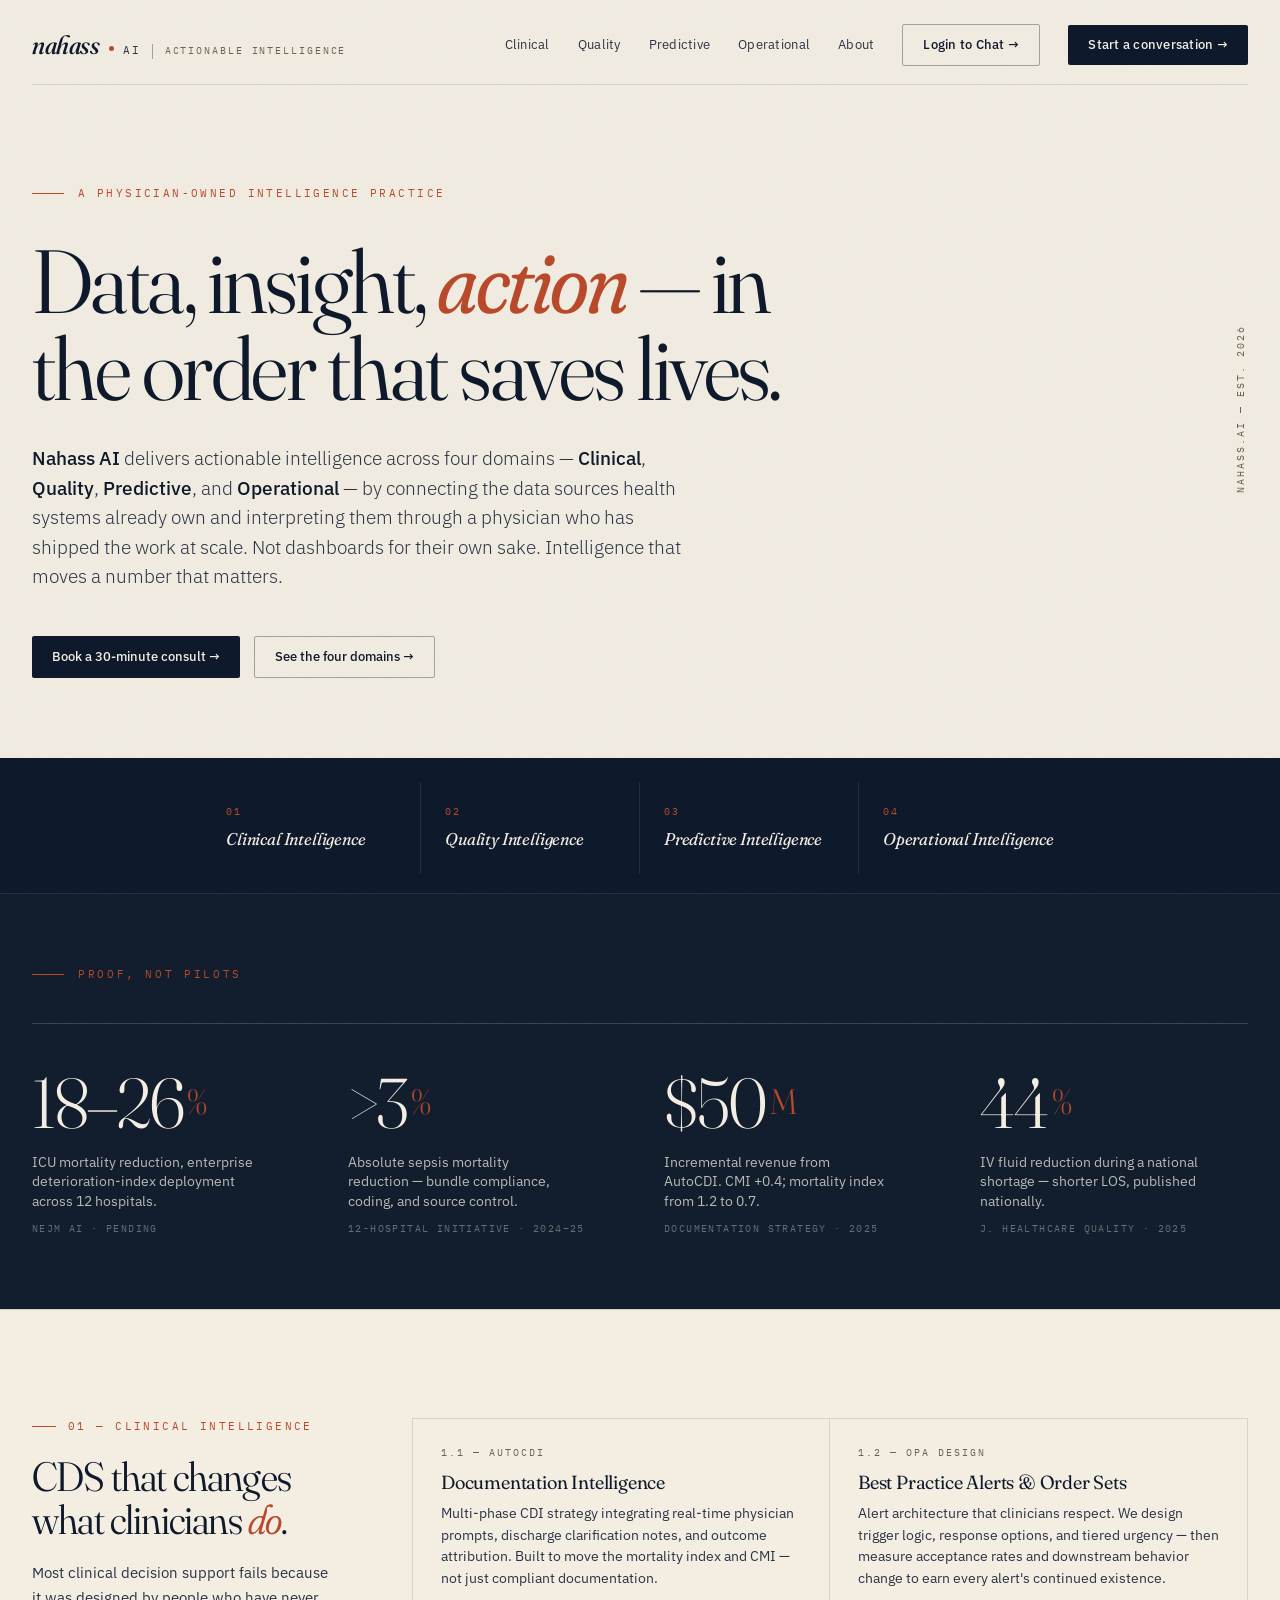
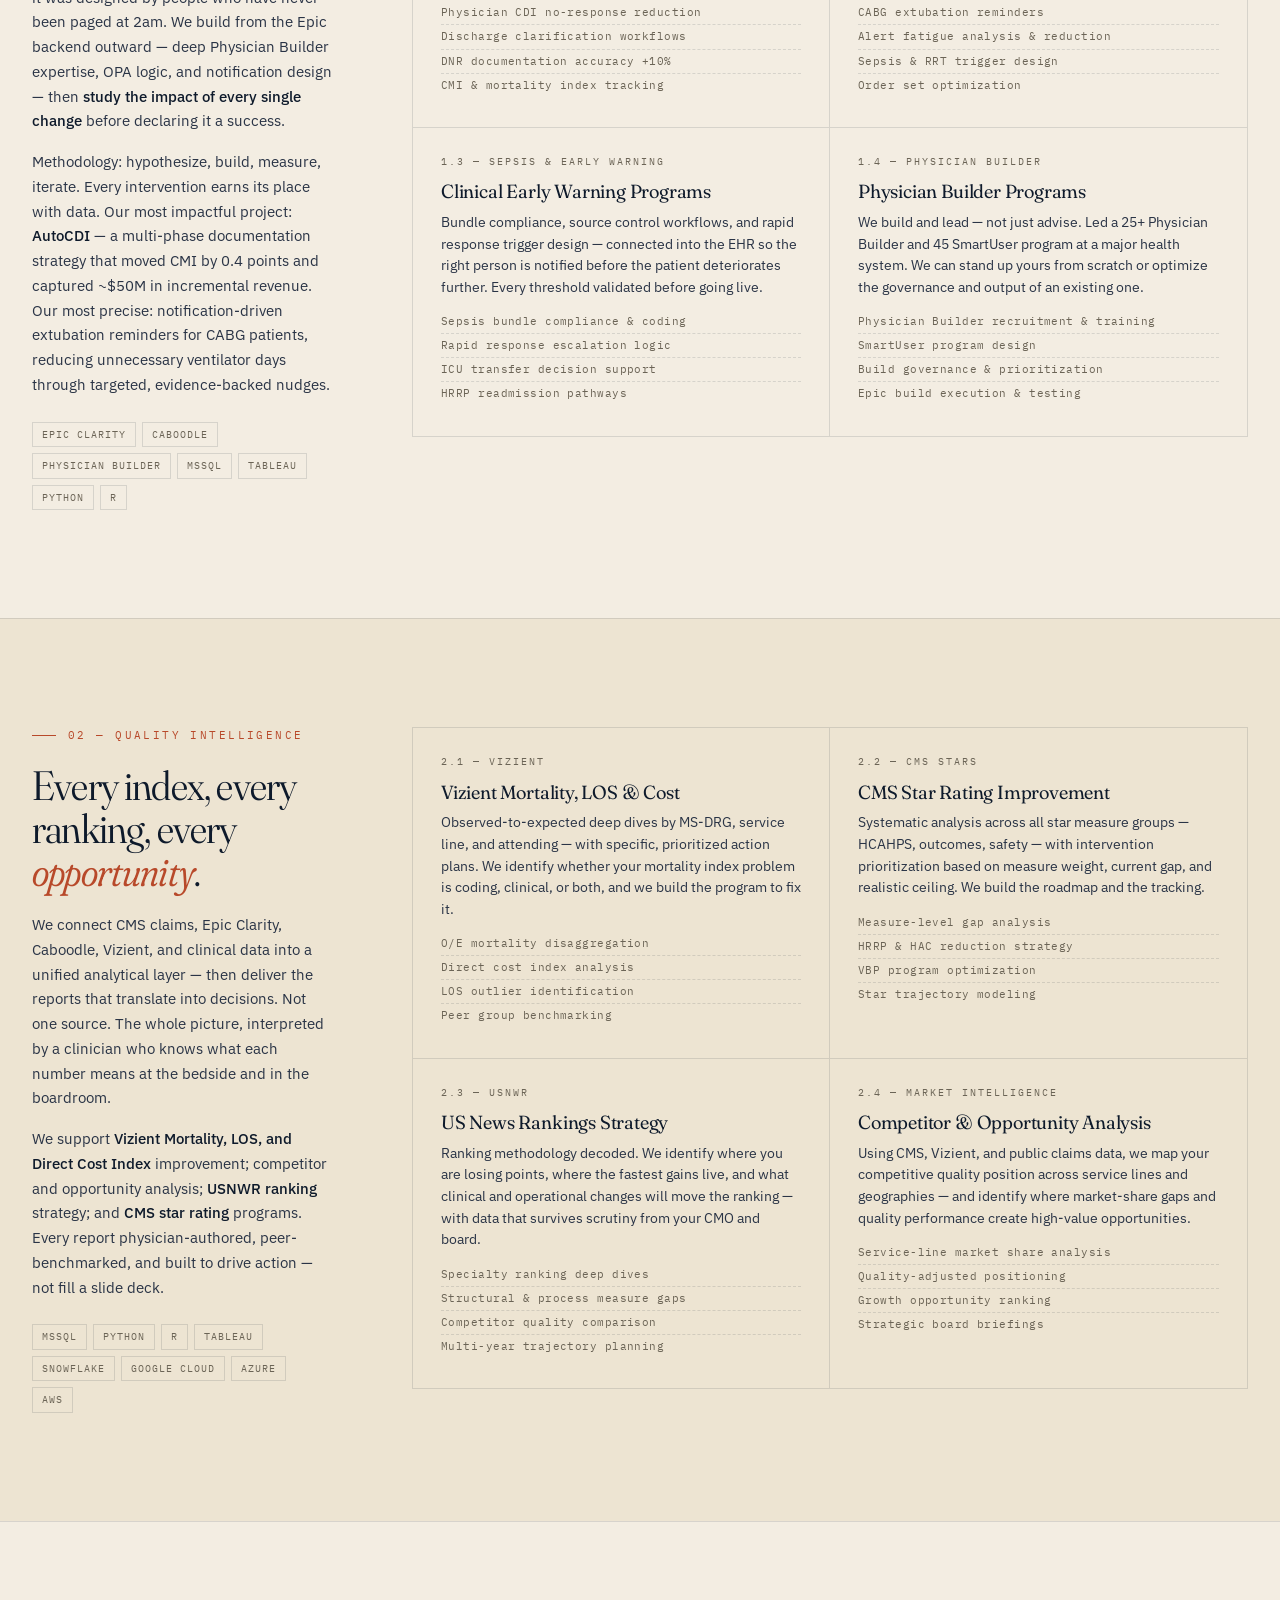
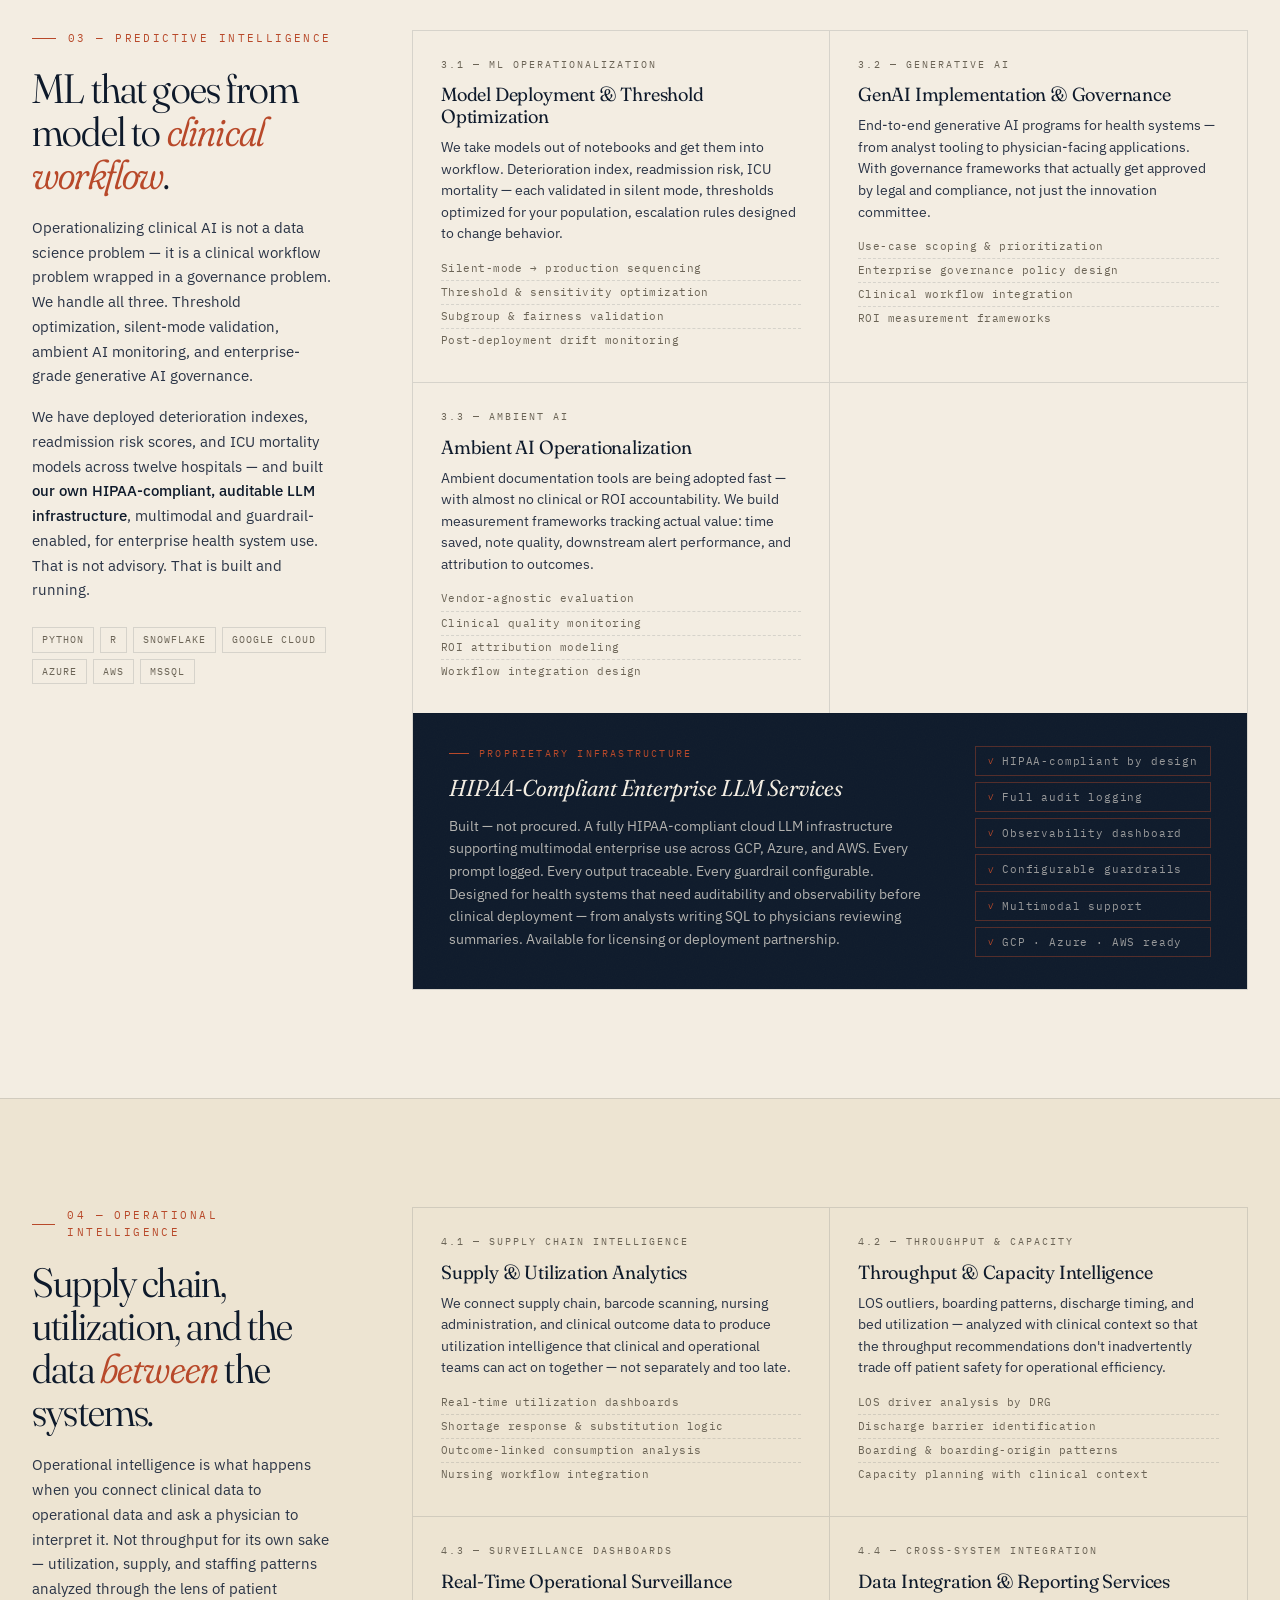
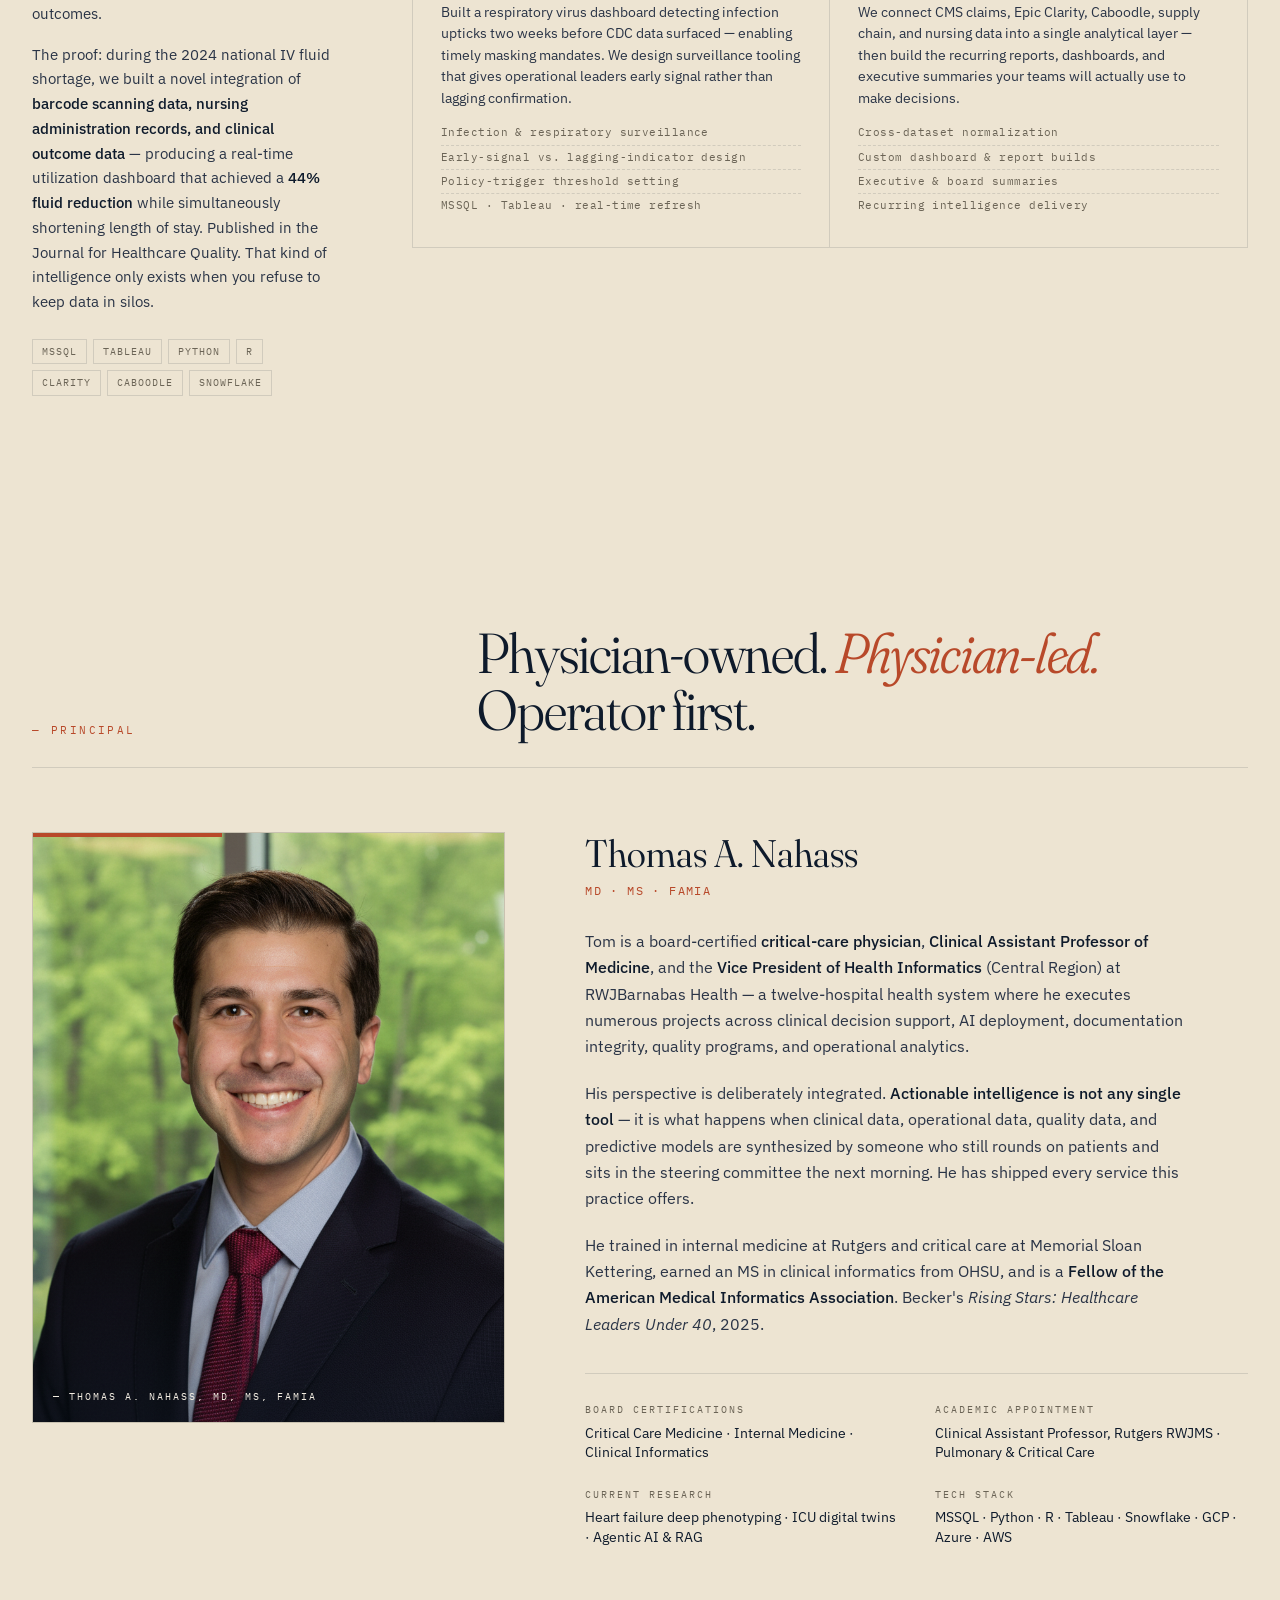
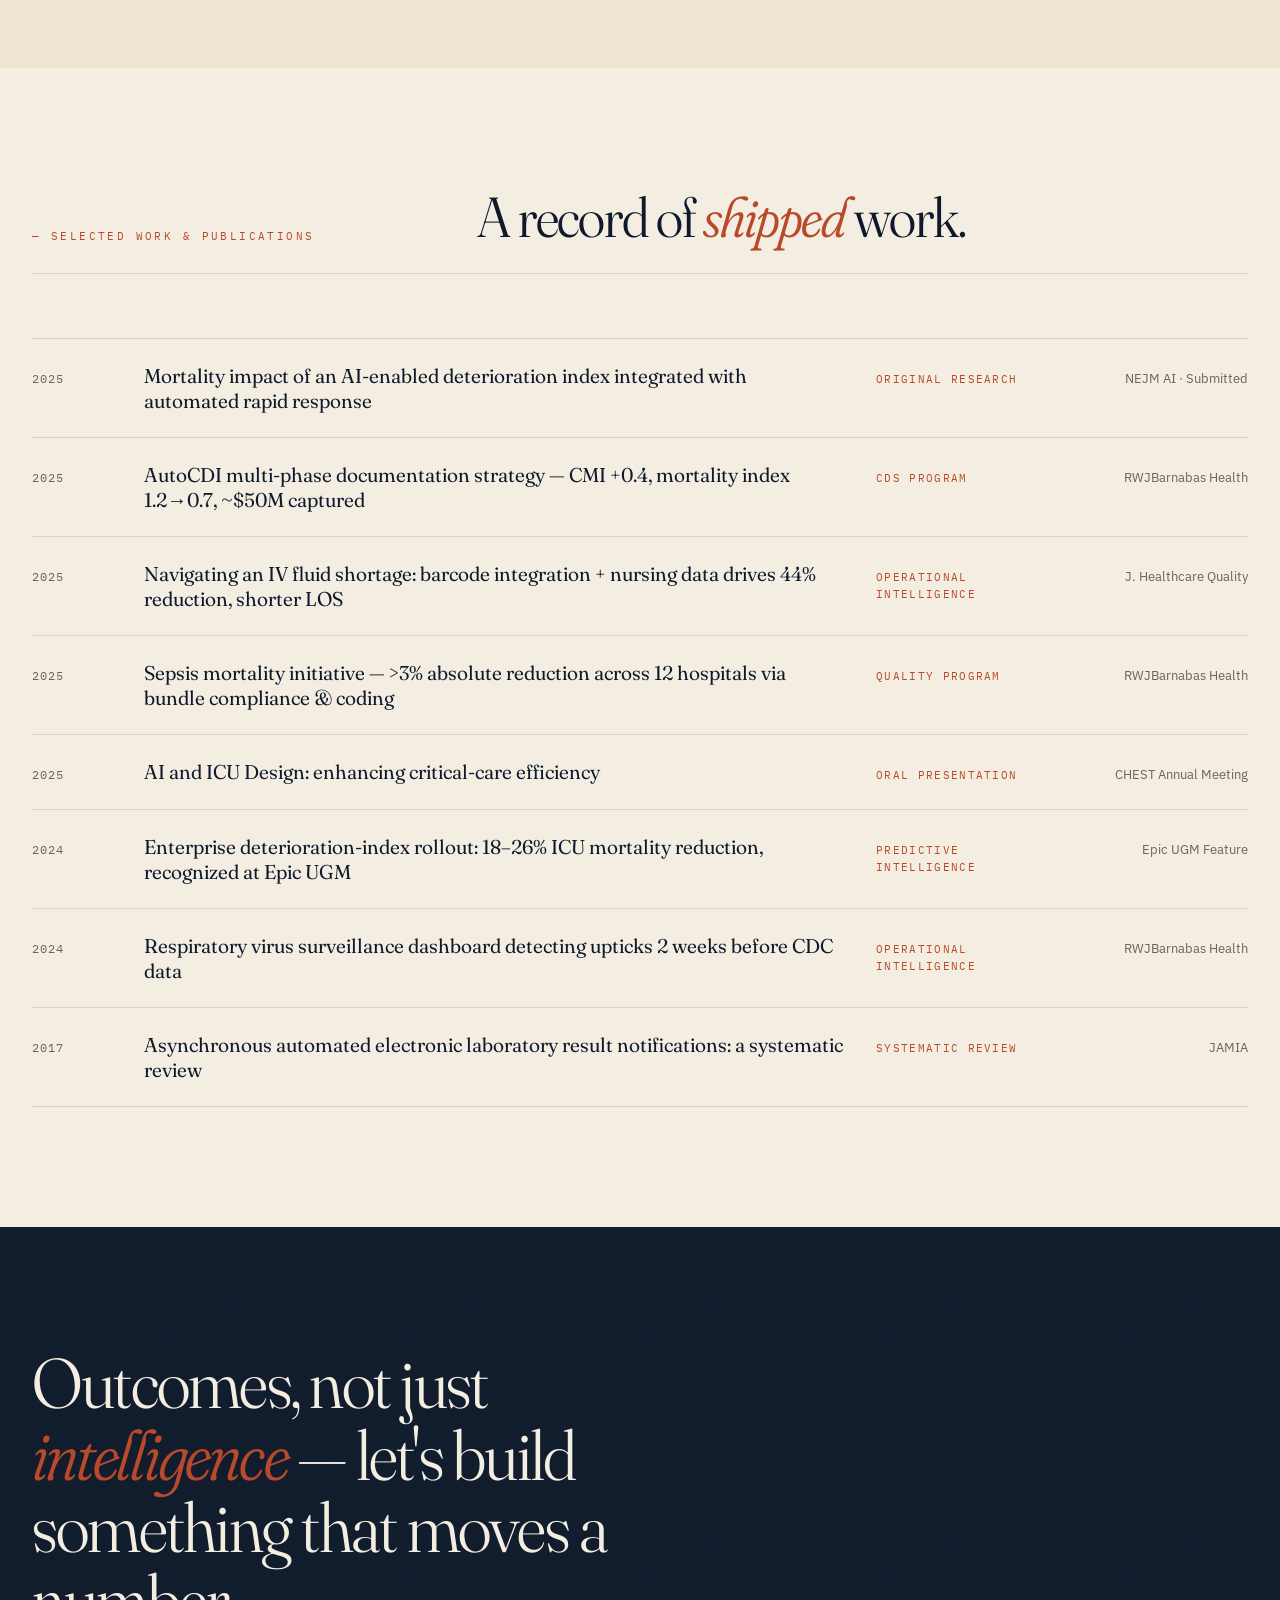
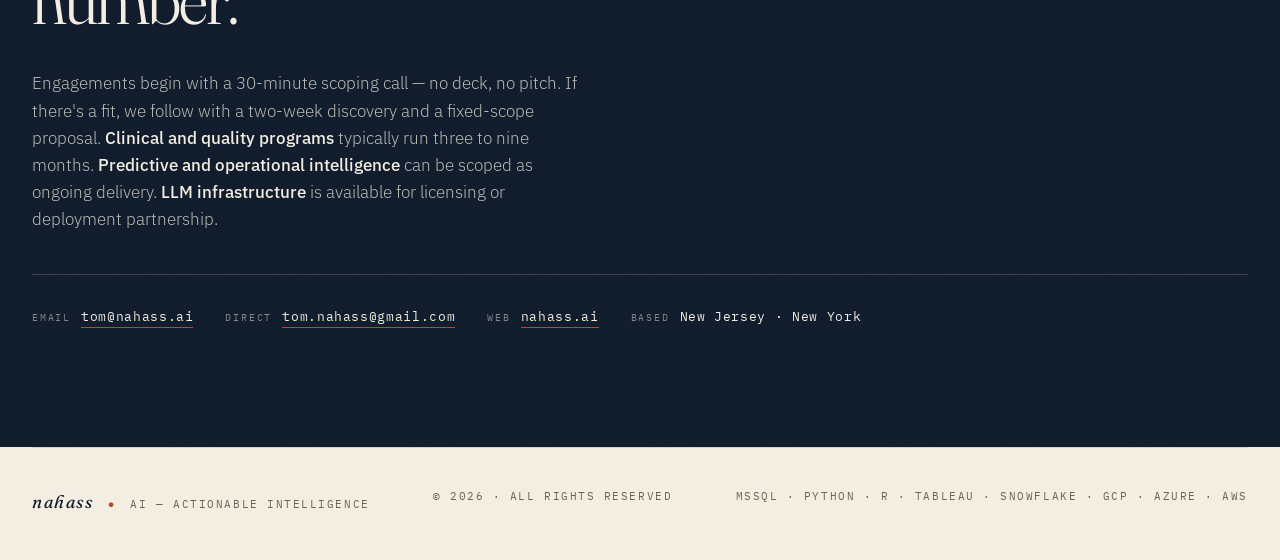
==== commit 123e572b: "Replace BPA with OPA, remove PLLC" ====
--- a/index.html
+++ b/index.html
@@ -304,7 +304,7 @@
       <div class="pillar-left">
         <div class="p-kicker">01 — Clinical Intelligence</div>
         <h2>CDS that changes what clinicians <em>do</em>.</h2>
-        <p class="desc">Most clinical decision support fails because it was designed by people who have never been paged at 2am. We build from the Epic backend outward — deep Physician Builder expertise, BPA logic, and notification design — then <strong>study the impact of every single change</strong> before declaring it a success.</p>
+        <p class="desc">Most clinical decision support fails because it was designed by people who have never been paged at 2am. We build from the Epic backend outward — deep Physician Builder expertise, OPA logic, and notification design — then <strong>study the impact of every single change</strong> before declaring it a success.</p>
         <p class="desc">Methodology: hypothesize, build, measure, iterate. Every intervention earns its place with data. Our most impactful project: <strong>AutoCDI</strong> — a multi-phase documentation strategy that moved CMI by 0.4 points and captured ~$50M in incremental revenue. Our most precise: notification-driven extubation reminders for CABG patients, reducing unnecessary ventilator days through targeted, evidence-backed nudges.</p>
         <div class="tech-strip">
           <span class="tt">Epic Clarity</span><span class="tt">Caboodle</span>
@@ -326,7 +326,7 @@
             </ul>
           </div>
           <div class="sc">
-            <div class="sc-num">1.2 — BPA Design</div>
+            <div class="sc-num">1.2 — OPA Design</div>
             <h3>Best Practice Alerts &amp; Order Sets</h3>
             <p>Alert architecture that clinicians respect. We design trigger logic, response options, and tiered urgency — then measure acceptance rates and downstream behavior change to earn every alert's continued existence.</p>
             <ul>
@@ -693,7 +693,7 @@
     <div>
       <span class="foot-logo">nahass</span>
       <span style="color:var(--signal);margin:0 6px;">●</span>
-      AI — Actionable Intelligence, PLLC
+      AI — Actionable Intelligence
     </div>
     <div>© 2026 · All rights reserved</div>
     <div>MSSQL · Python · R · Tableau · Snowflake · GCP · Azure · AWS</div>
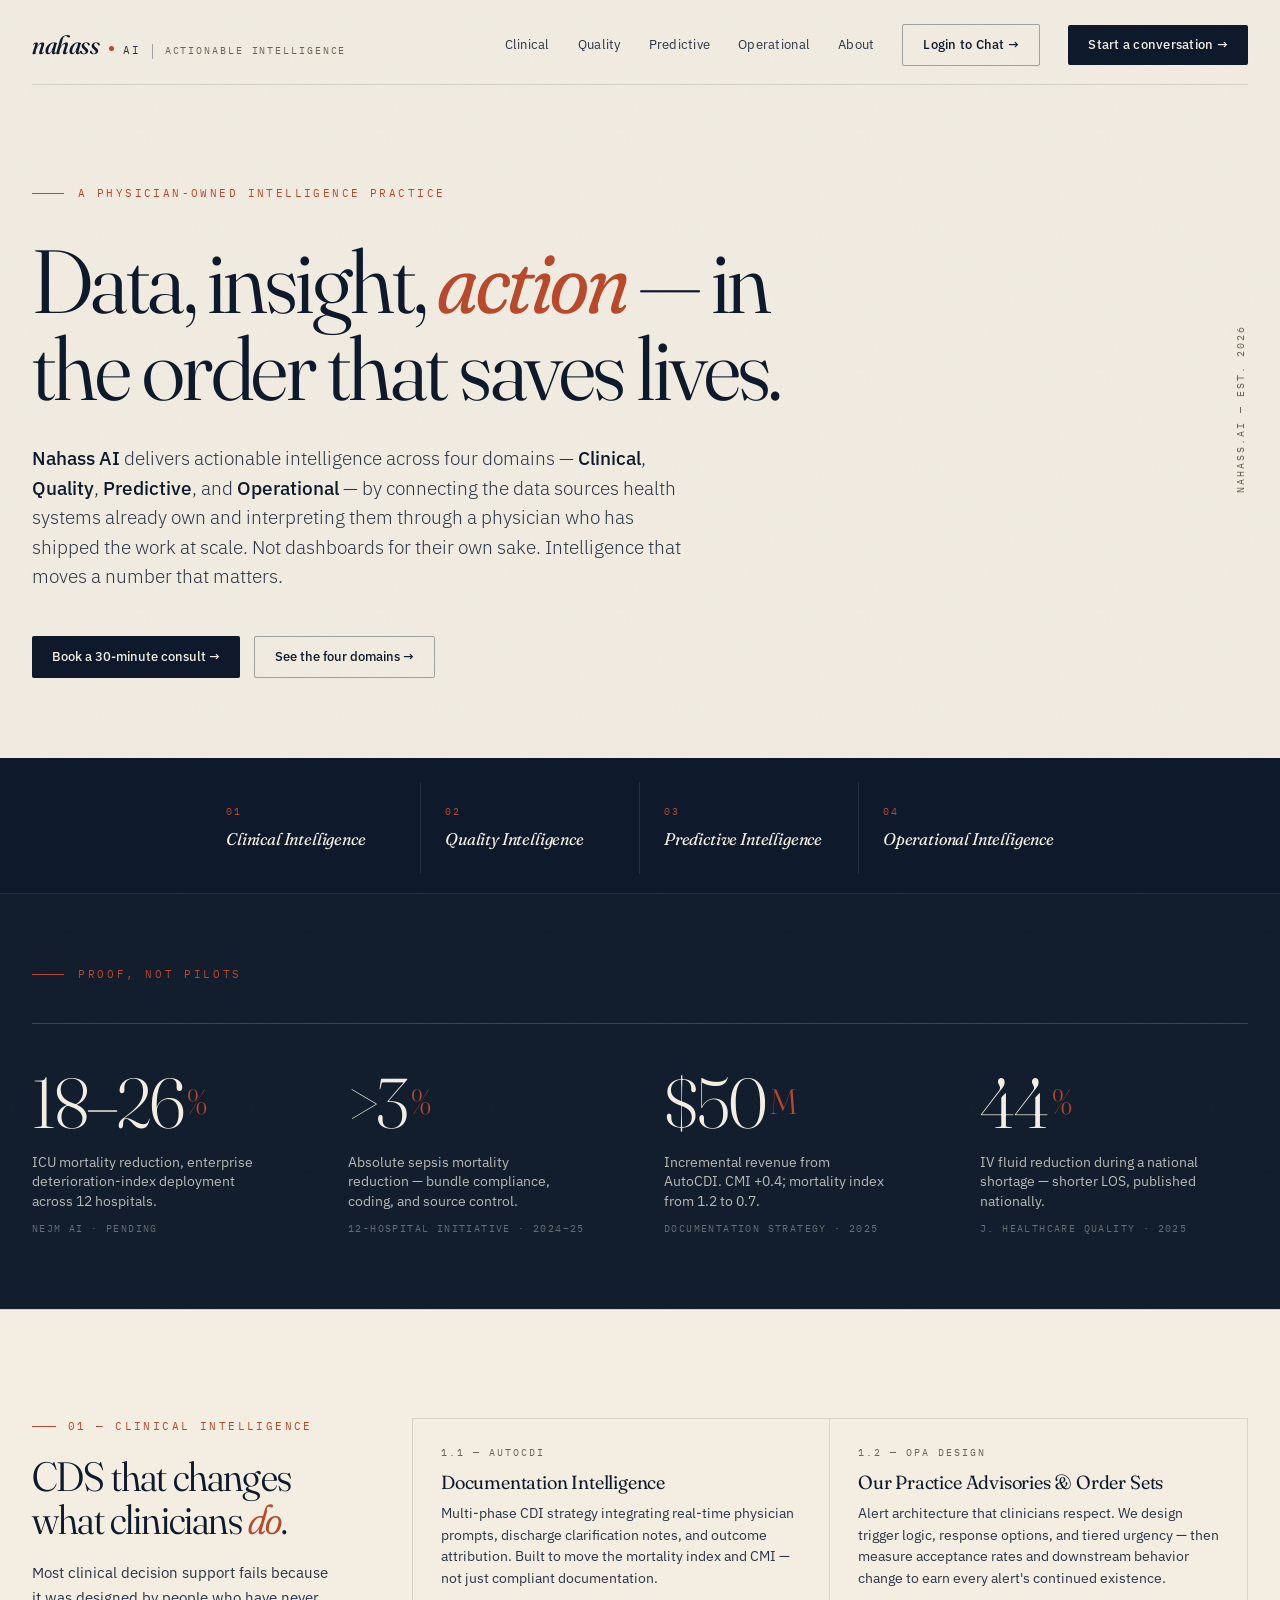
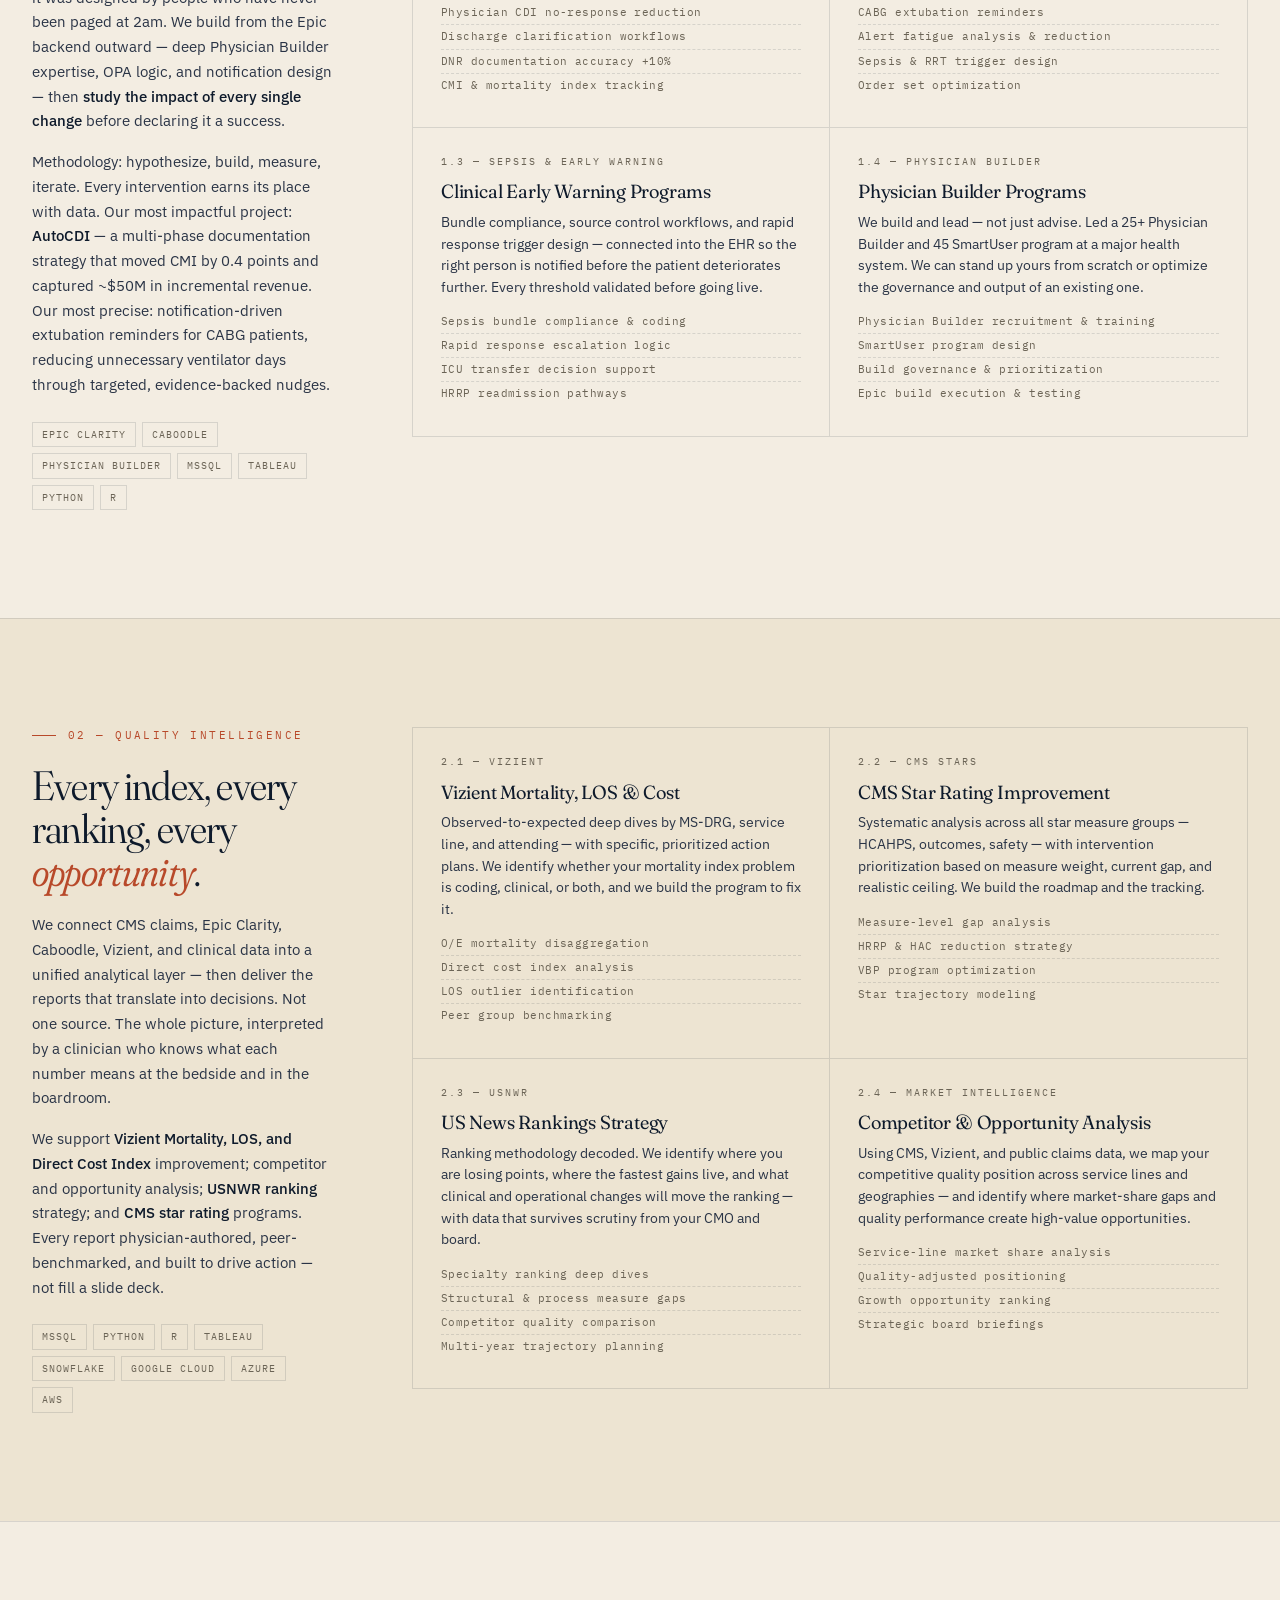
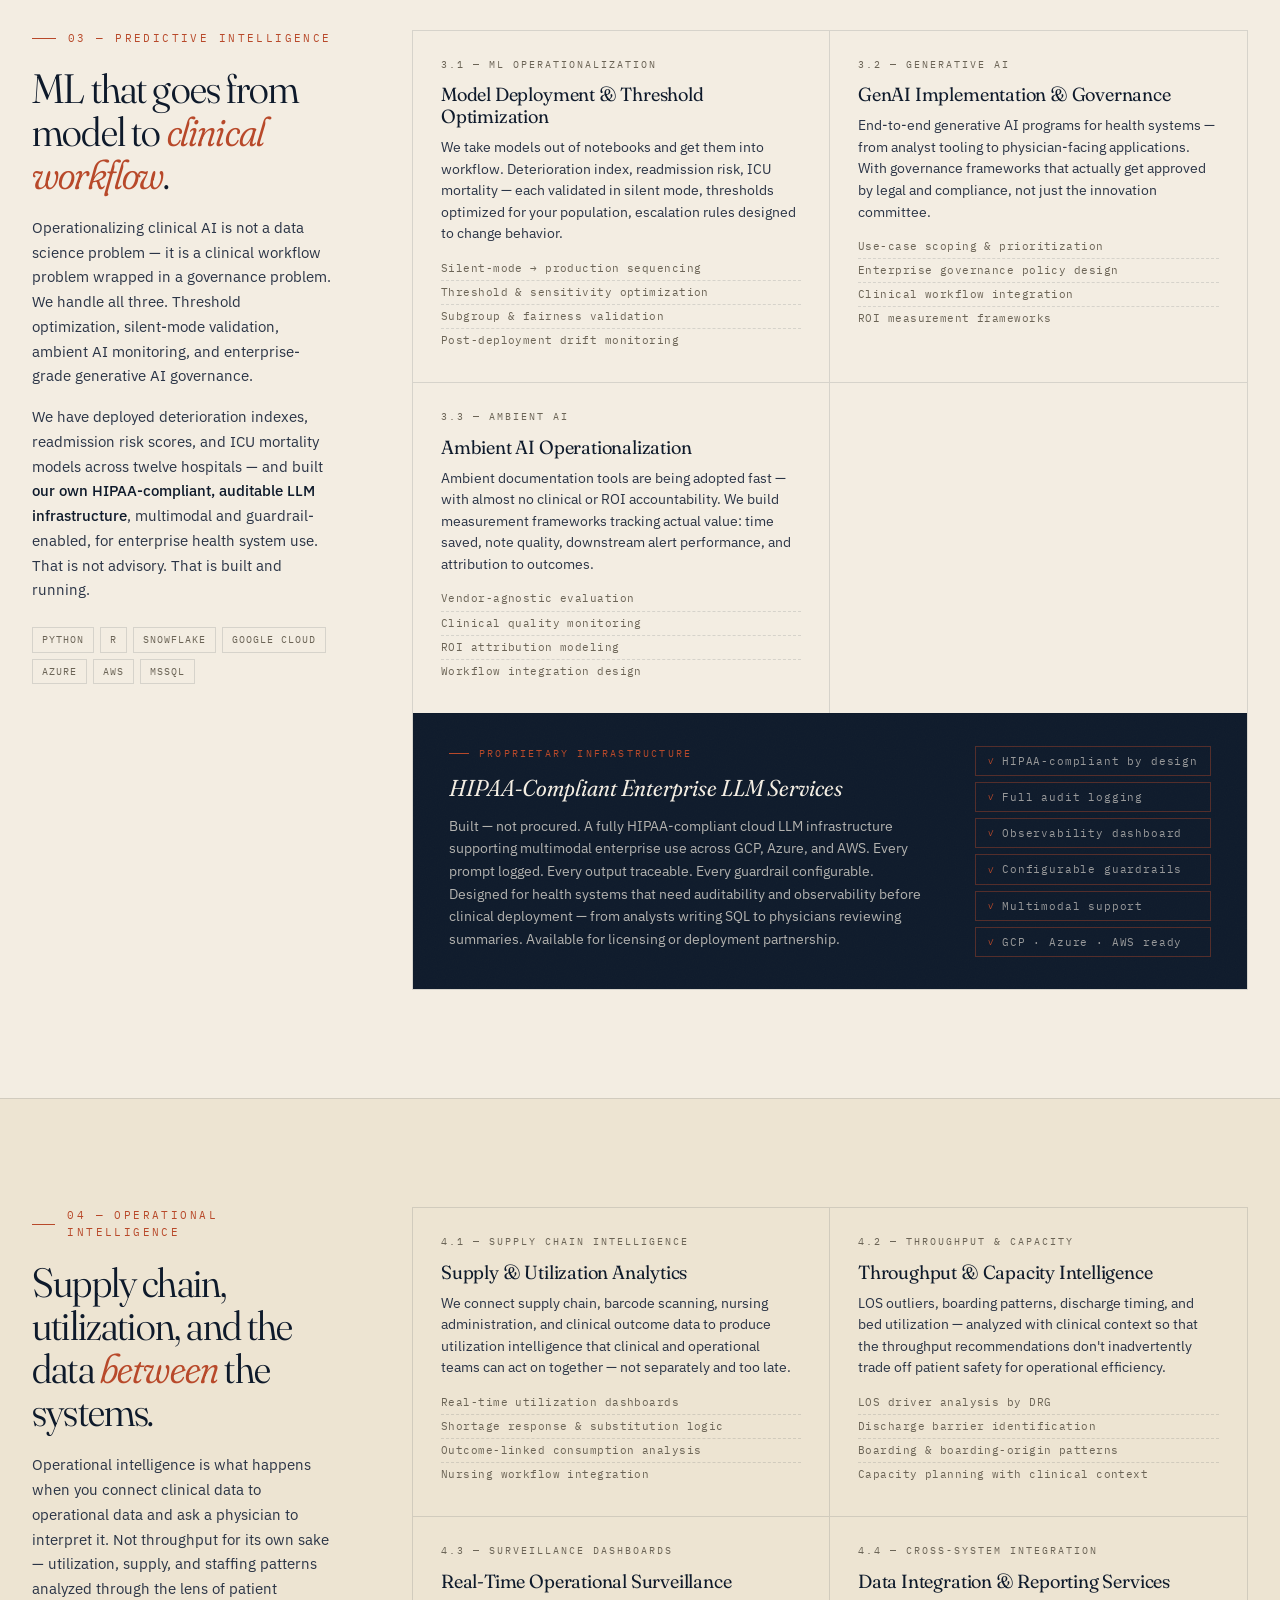
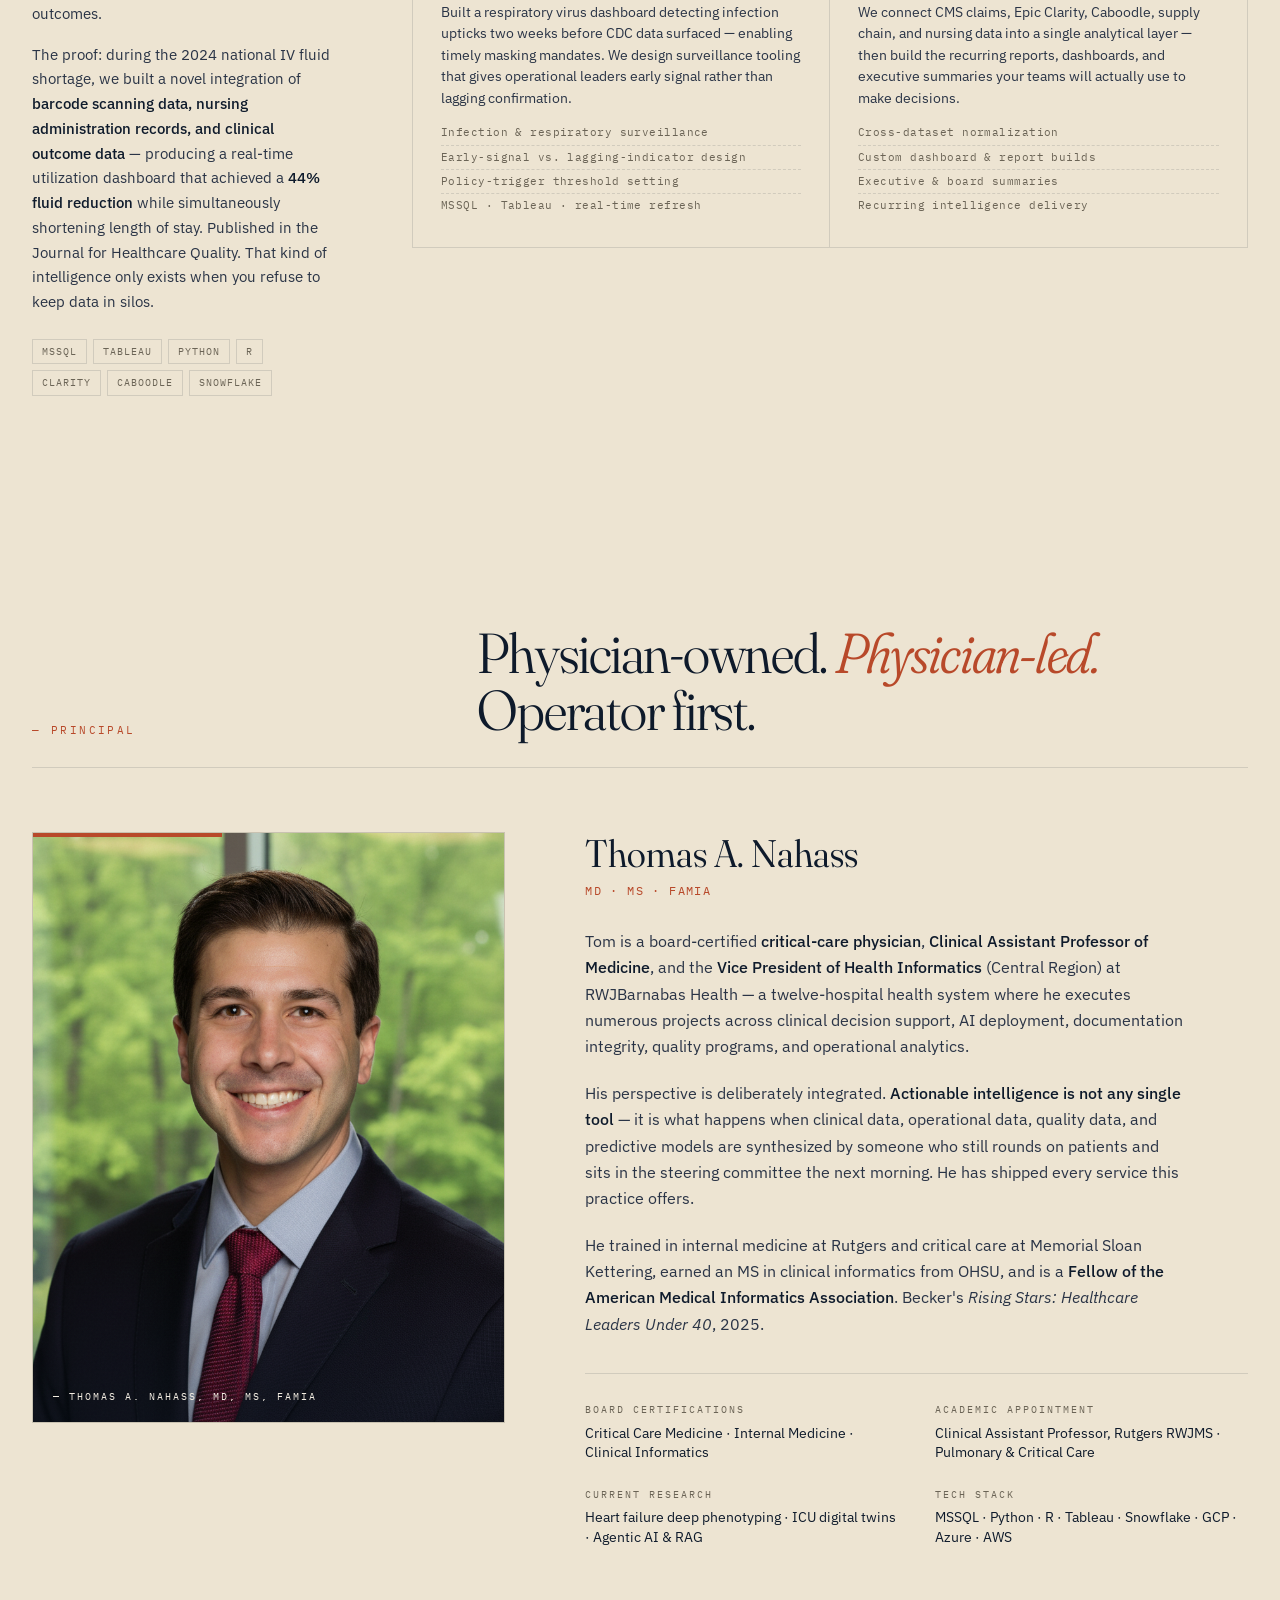
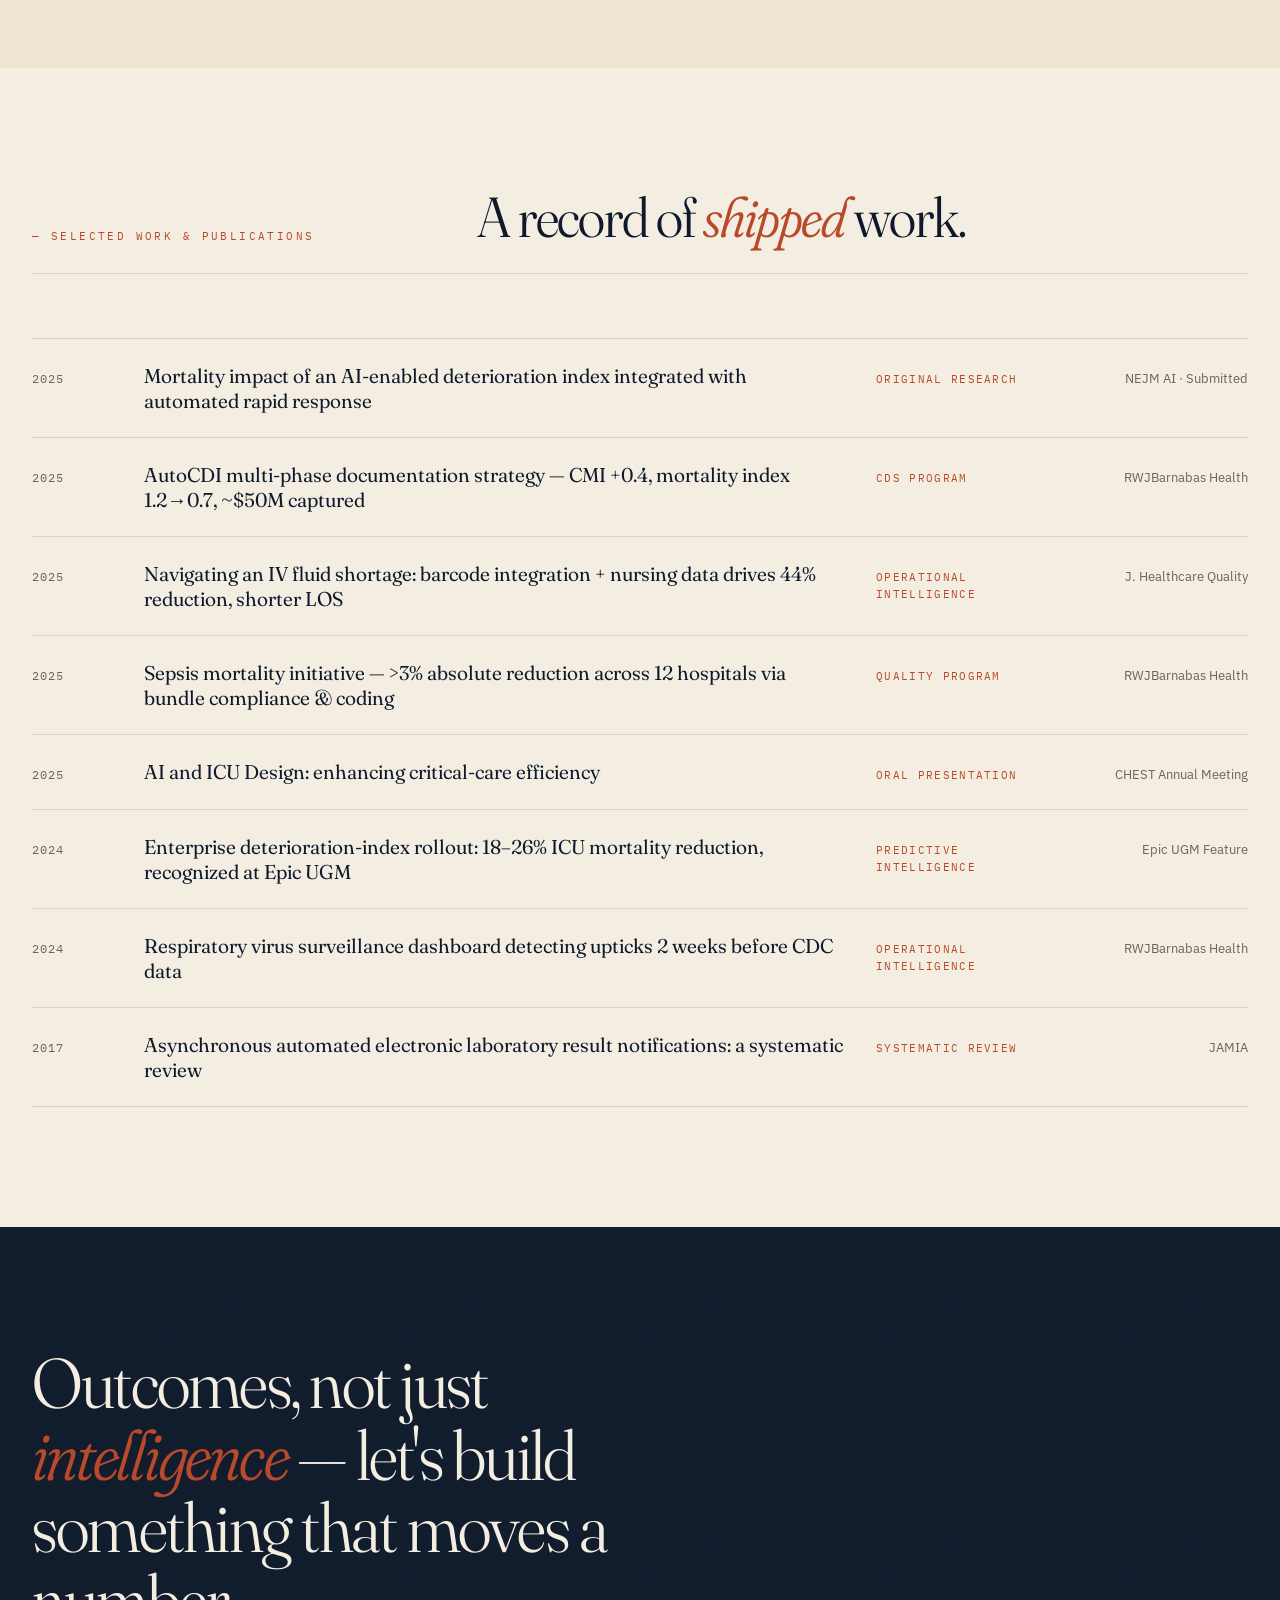
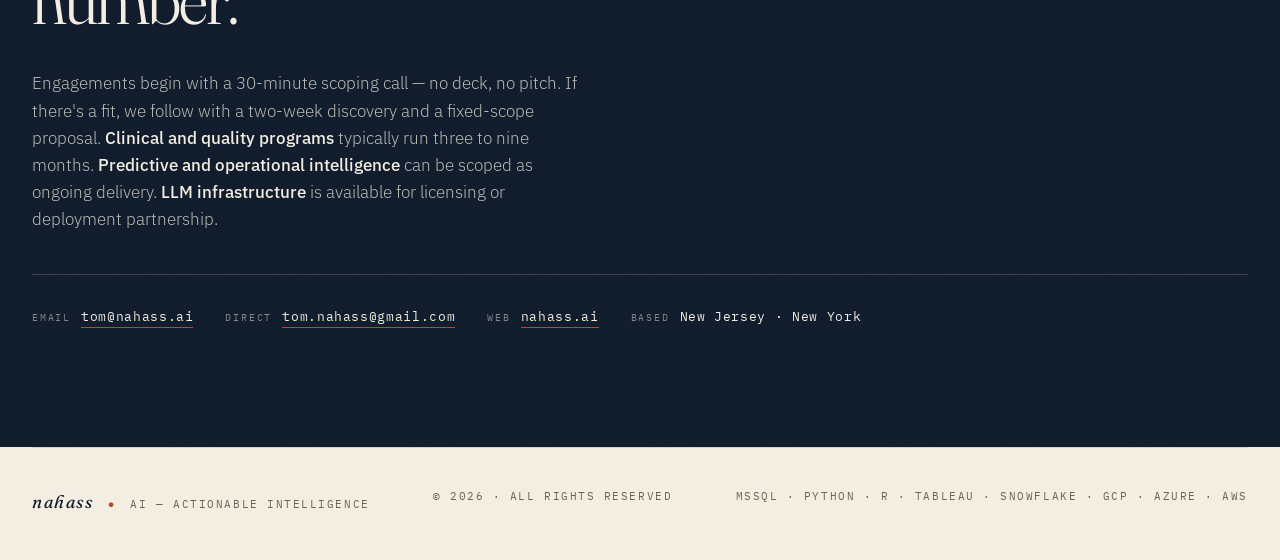
==== commit 69949ee9: "Rename Best Practice Alerts to Our Practice Advisories" ====
--- a/index.html
+++ b/index.html
@@ -327,7 +327,7 @@
           </div>
           <div class="sc">
             <div class="sc-num">1.2 — OPA Design</div>
-            <h3>Best Practice Alerts &amp; Order Sets</h3>
+            <h3>Our Practice Advisories &amp; Order Sets</h3>
             <p>Alert architecture that clinicians respect. We design trigger logic, response options, and tiered urgency — then measure acceptance rates and downstream behavior change to earn every alert's continued existence.</p>
             <ul>
               <li>CABG extubation reminders</li>
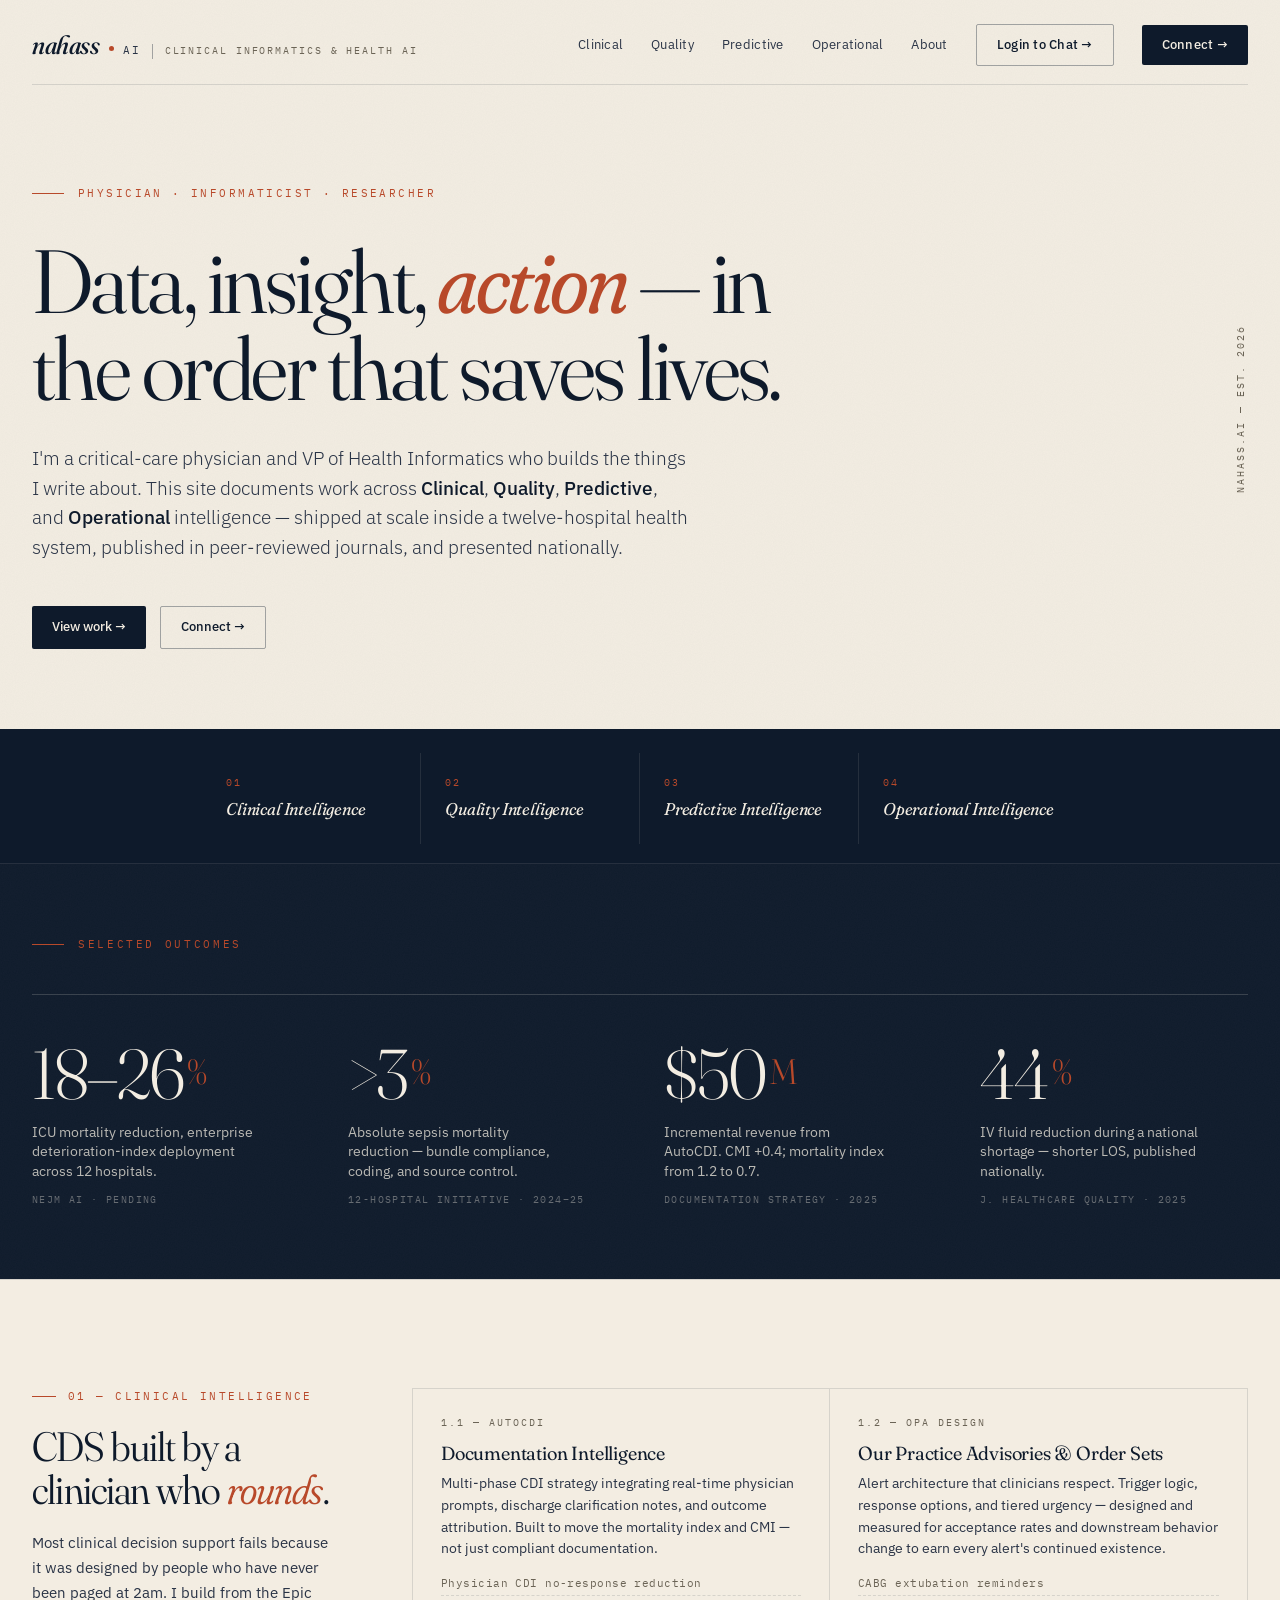
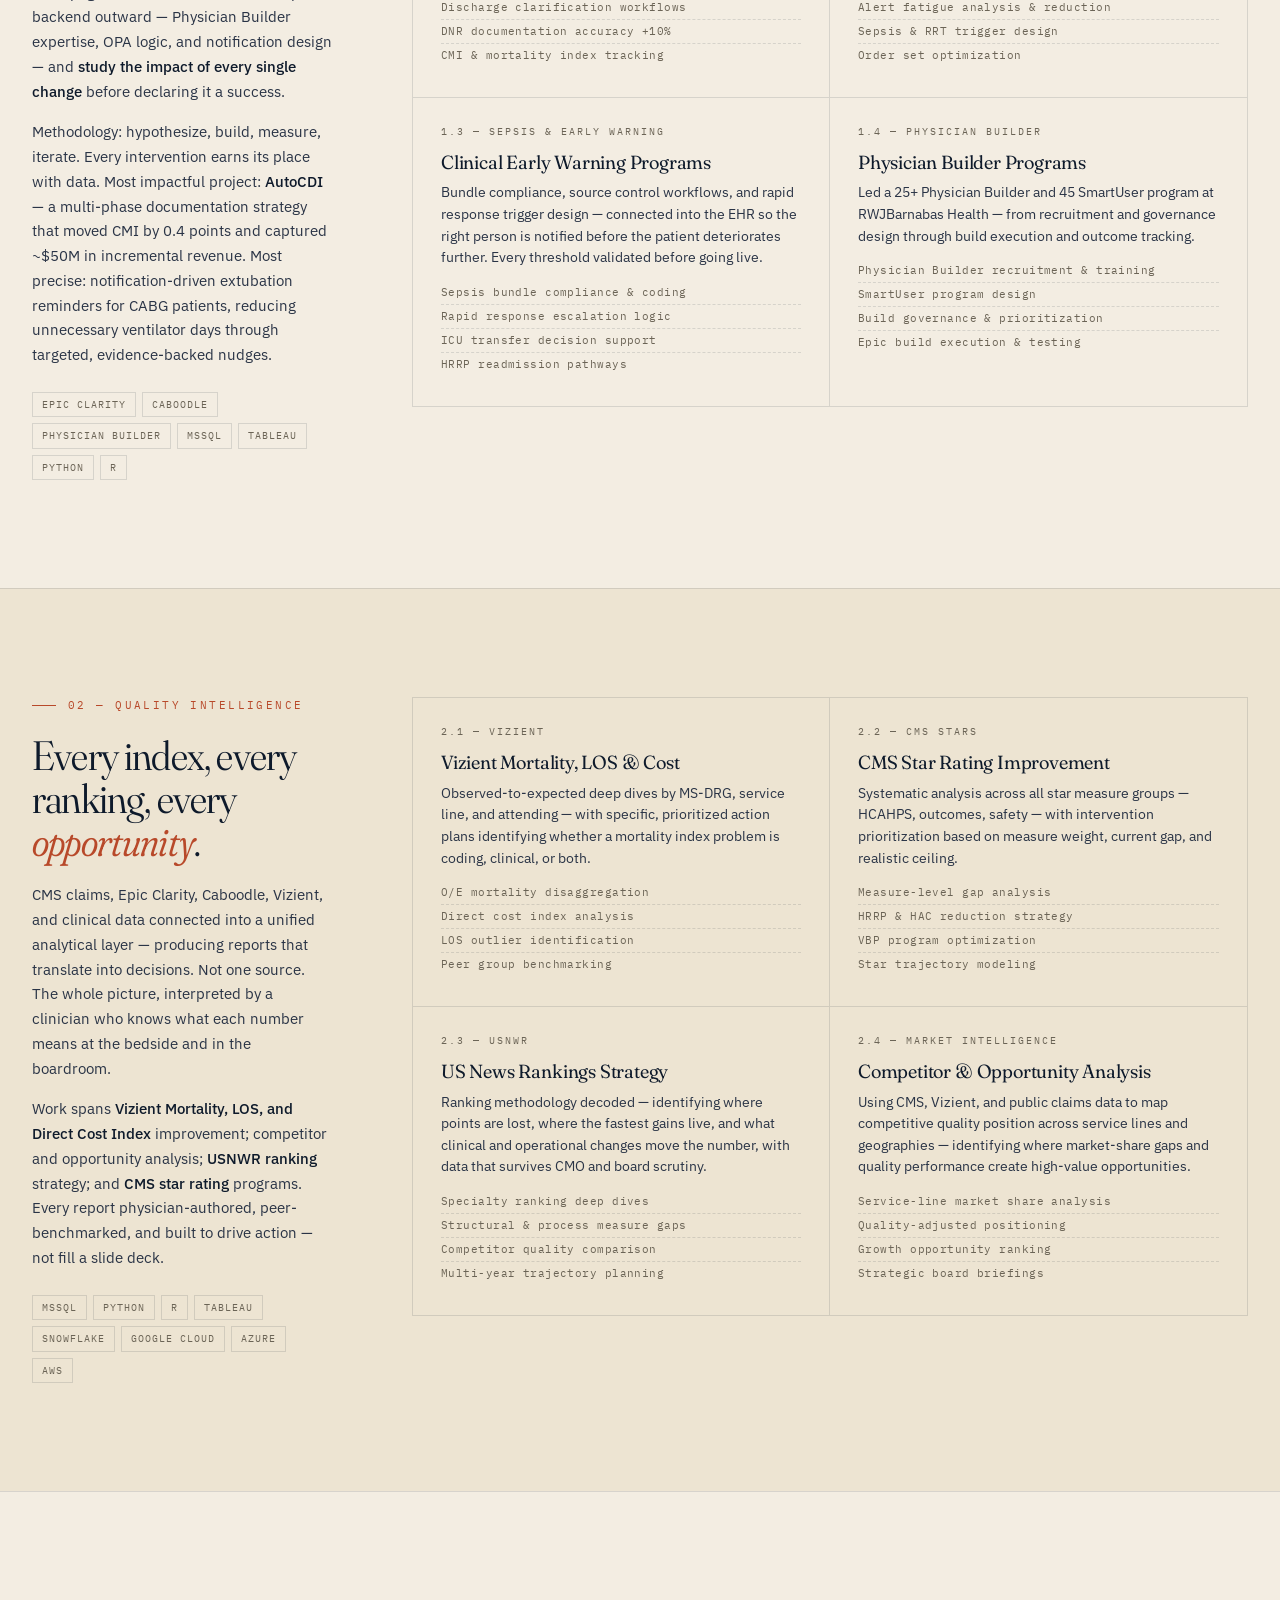
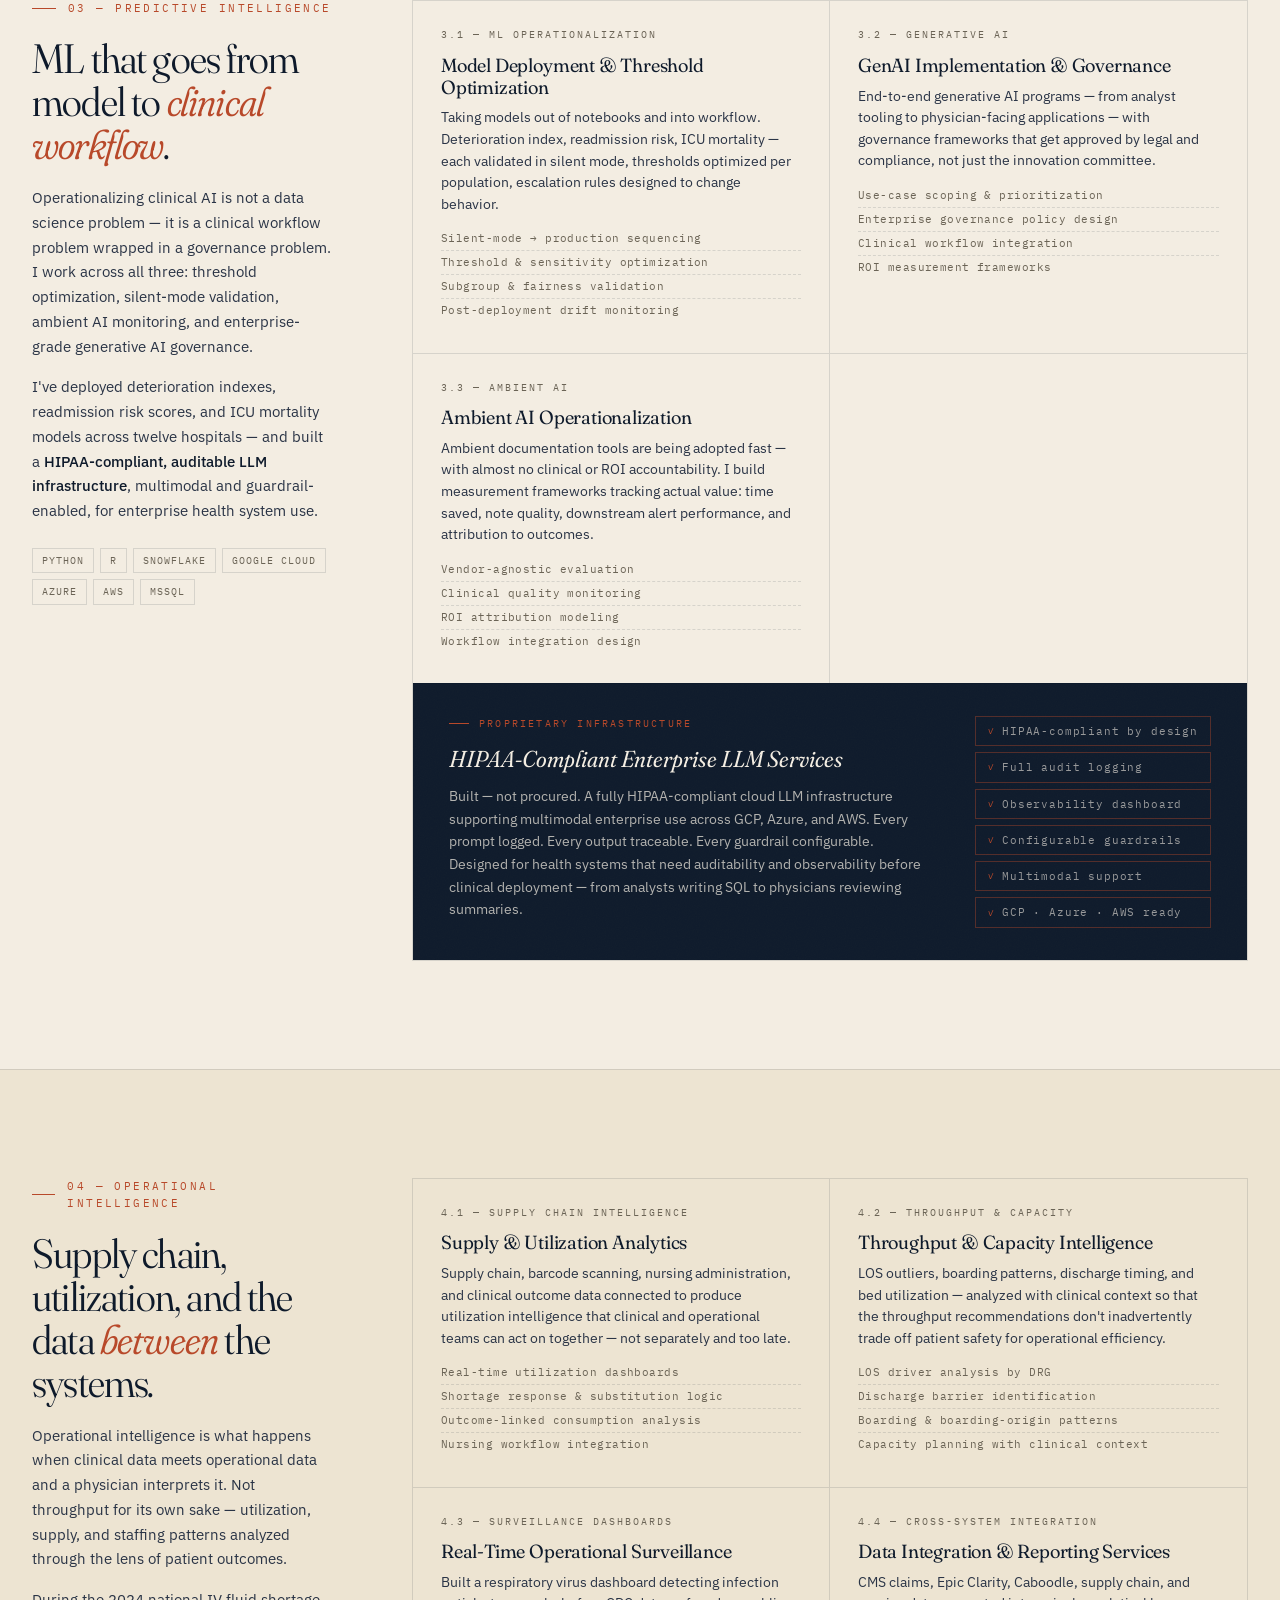
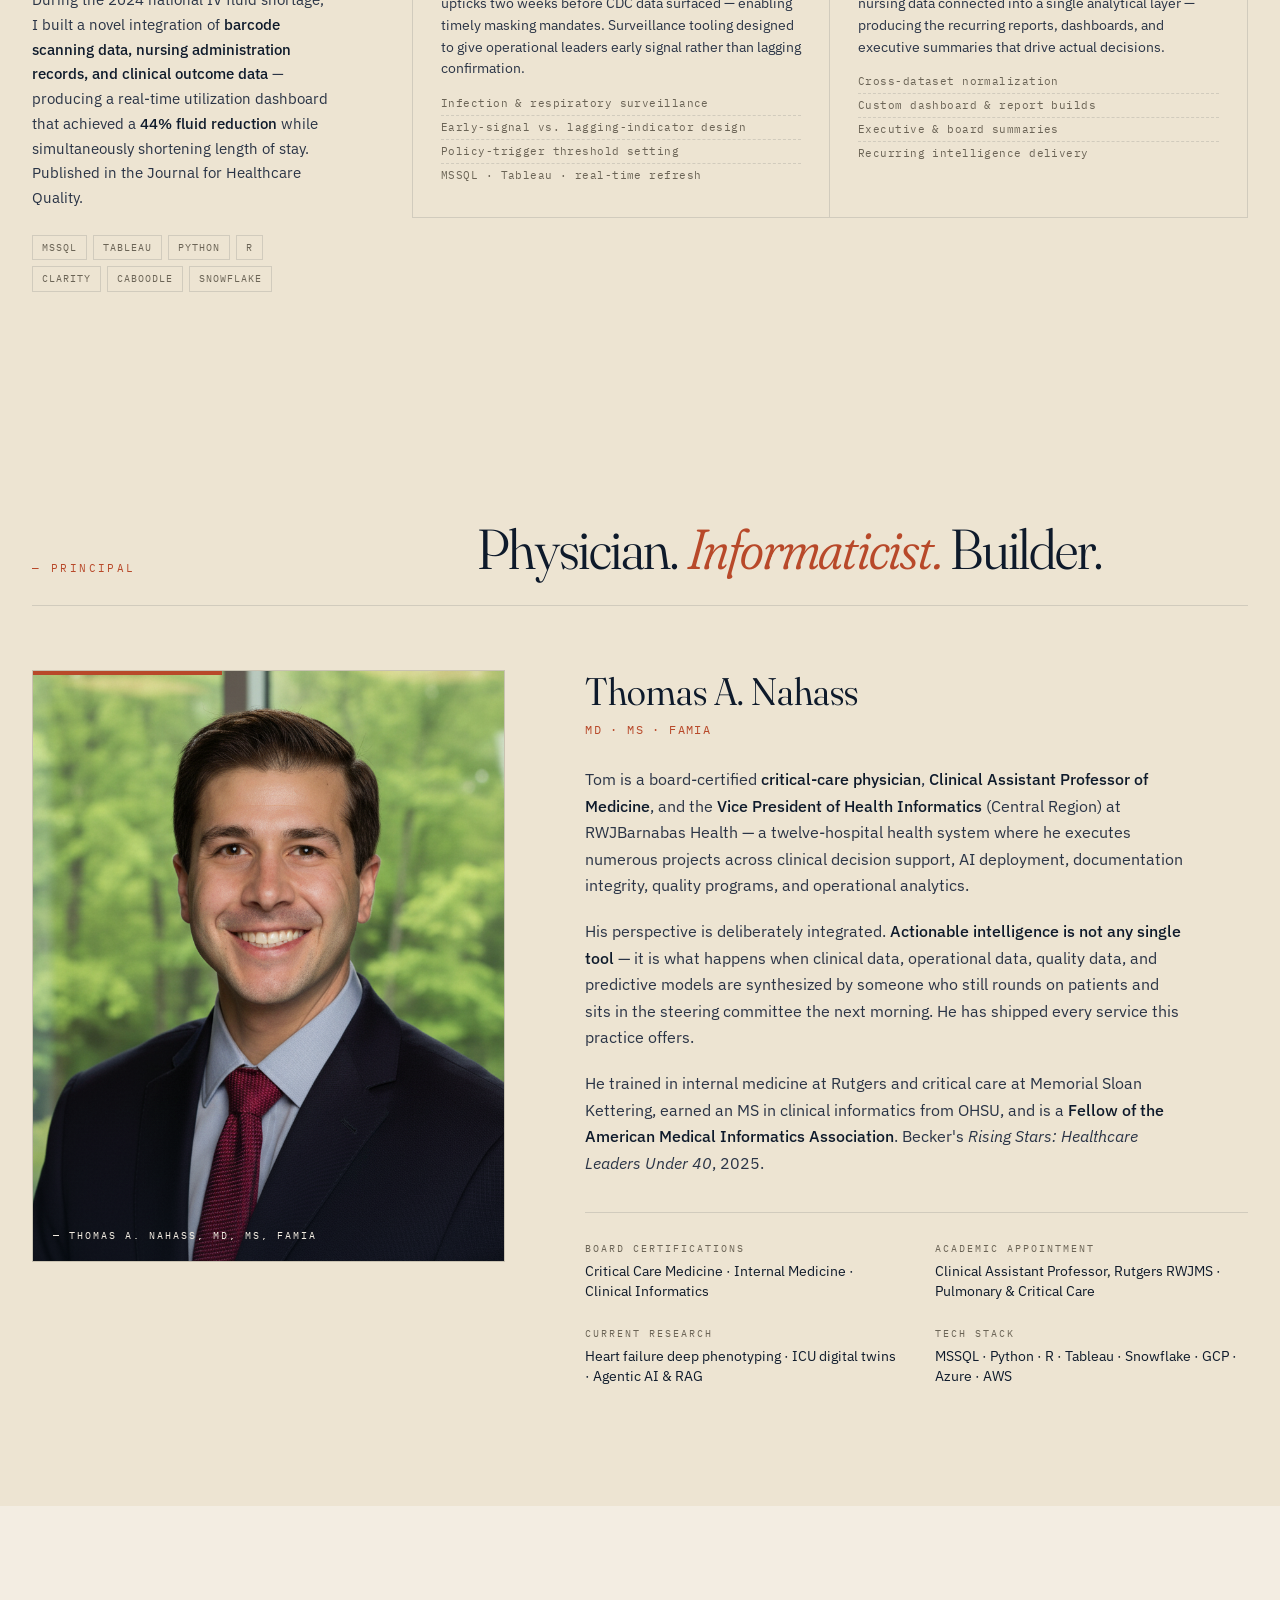
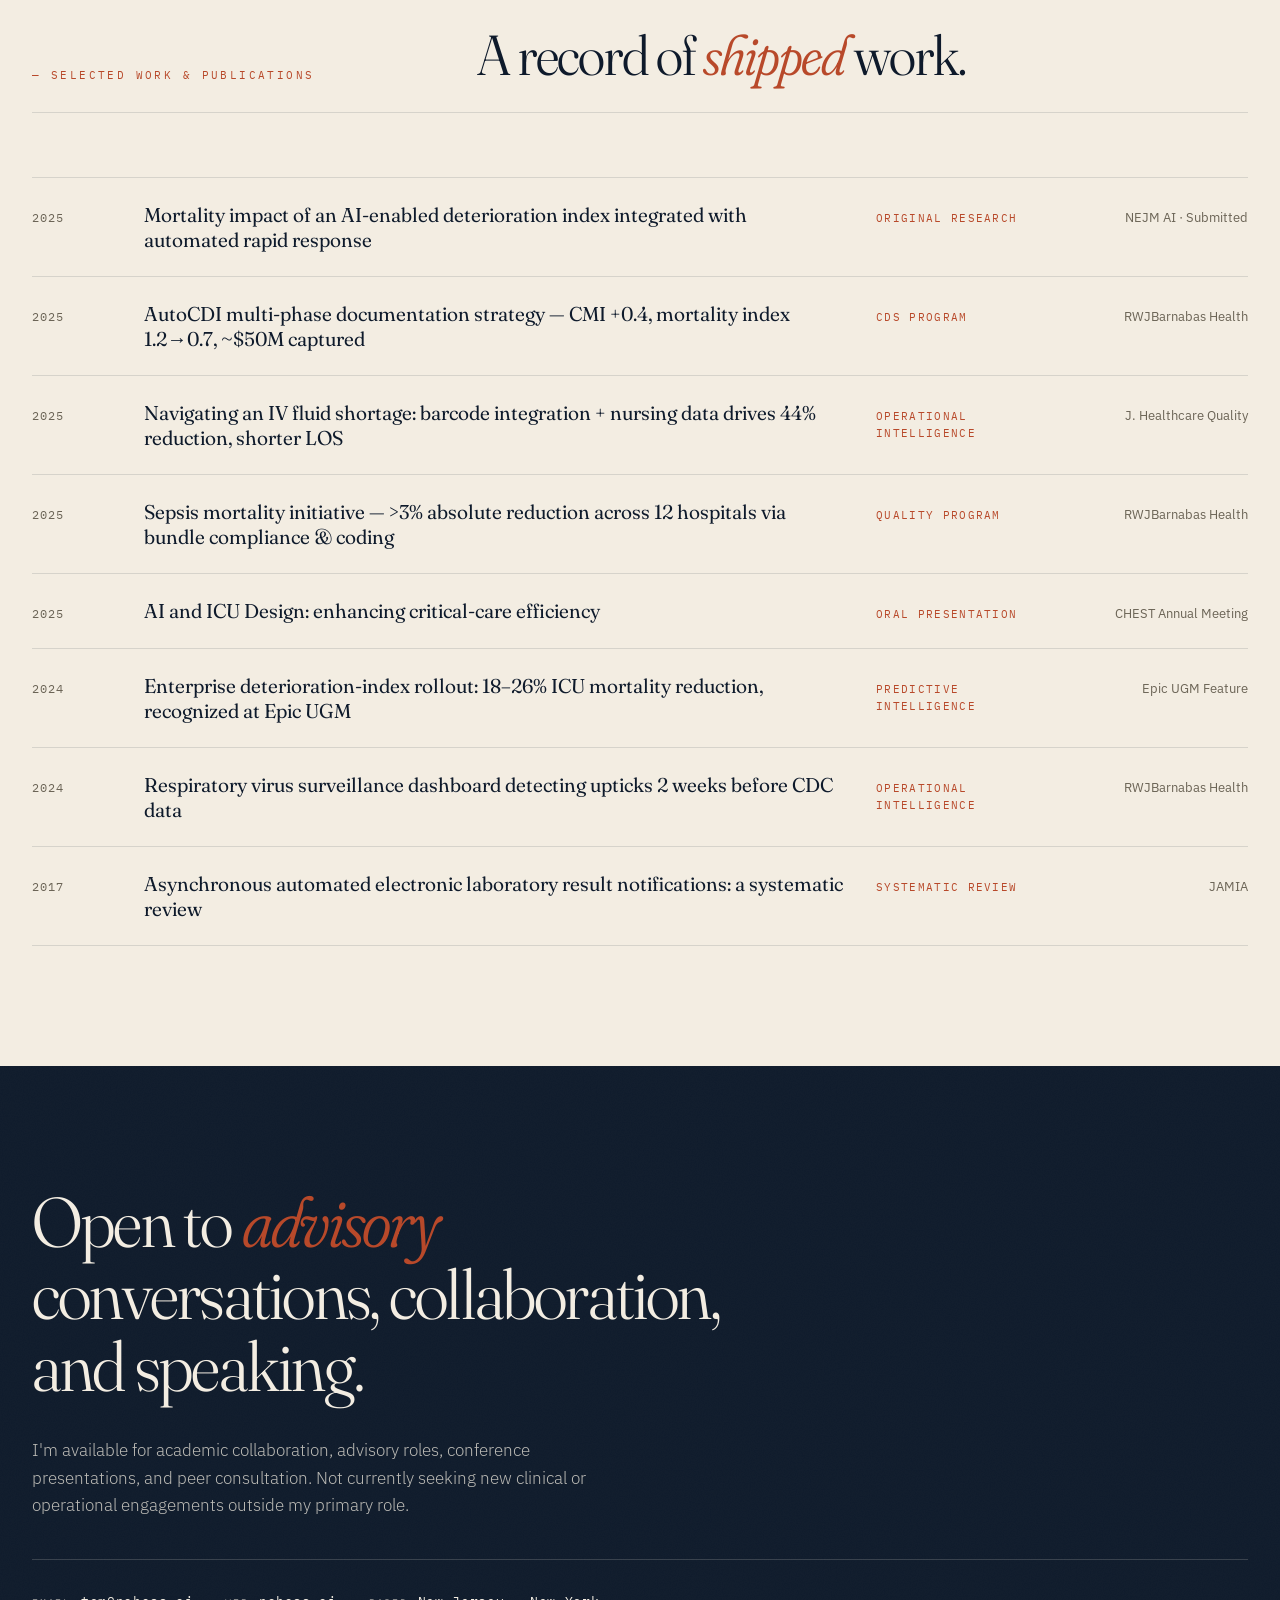
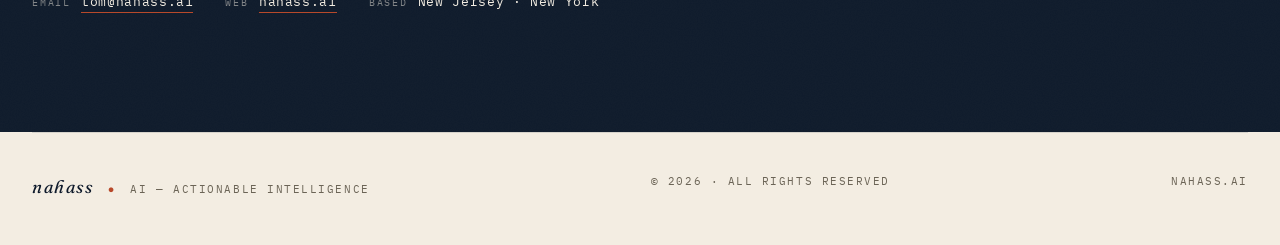
==== commit e3ca4de0: "Reframe site as professional portfolio - remove consulting pitch language" ====
--- a/index.html
+++ b/index.html
@@ -212,7 +212,7 @@
       <span class="logo-mark">nahass</span>
       <span class="logo-dot"></span>
       <span class="logo-sub">AI</span>
-      <span class="logo-tag">Actionable Intelligence</span>
+      <span class="logo-tag">Clinical Informatics & Health AI</span>
     </a>
     <div class="nav-links">
       <a href="#clinical">Clinical</a>
@@ -221,7 +221,7 @@
       <a href="#operational">Operational</a>
       <a href="#about">About</a>
       <a class="btn ghost" href="https://chat.nahass.ai">Login to Chat →</a>
-      <a class="btn" href="#contact">Start a conversation →</a>
+      <a class="btn" href="#contact">Connect →</a>
     </div>
   </nav>
 </div>
@@ -230,18 +230,17 @@
 <section id="top" class="hero">
   <div class="wrap">
     <div class="side-mark">nahass.ai — Est. 2026</div>
-    <div class="eyebrow reveal d1">A physician-owned intelligence practice</div>
+    <div class="eyebrow reveal d1">Physician · Informaticist · Researcher</div>
     <h1 class="display reveal d2">Data, insight, <em>action</em> — in the order that saves lives.</h1>
     <p class="lede reveal d3">
-      <strong>Nahass AI</strong> delivers actionable intelligence across four domains —
-      <strong>Clinical</strong>, <strong>Quality</strong>, <strong>Predictive</strong>,
-      and <strong>Operational</strong> — by connecting the data sources health systems
-      already own and interpreting them through a physician who has shipped the work at scale.
-      Not dashboards for their own sake. Intelligence that moves a number that matters.
+      I'm a critical-care physician and VP of Health Informatics who builds the things I write about.
+      This site documents work across <strong>Clinical</strong>, <strong>Quality</strong>, <strong>Predictive</strong>,
+      and <strong>Operational</strong> intelligence — shipped at scale inside a twelve-hospital health system,
+      published in peer-reviewed journals, and presented nationally.
     </p>
     <div class="cta-row reveal d4">
-      <a class="btn" href="#contact">Book a 30-minute consult →</a>
-      <a class="btn ghost" href="#clinical">See the four domains →</a>
+      <a class="btn" href="#work">View work →</a>
+      <a class="btn ghost" href="#contact">Connect →</a>
     </div>
   </div>
 </section>
@@ -271,7 +270,7 @@
 <!-- METRICS -->
 <section class="metrics" id="proof">
   <div class="wrap">
-    <div class="m-label">Proof, not pilots</div>
+    <div class="m-label">Selected outcomes</div>
     <div class="metric-grid">
       <div class="metric">
         <div class="num">18–26<span class="s">%</span></div>
@@ -303,9 +302,9 @@
     <div class="pillar-inner">
       <div class="pillar-left">
         <div class="p-kicker">01 — Clinical Intelligence</div>
-        <h2>CDS that changes what clinicians <em>do</em>.</h2>
-        <p class="desc">Most clinical decision support fails because it was designed by people who have never been paged at 2am. We build from the Epic backend outward — deep Physician Builder expertise, OPA logic, and notification design — then <strong>study the impact of every single change</strong> before declaring it a success.</p>
-        <p class="desc">Methodology: hypothesize, build, measure, iterate. Every intervention earns its place with data. Our most impactful project: <strong>AutoCDI</strong> — a multi-phase documentation strategy that moved CMI by 0.4 points and captured ~$50M in incremental revenue. Our most precise: notification-driven extubation reminders for CABG patients, reducing unnecessary ventilator days through targeted, evidence-backed nudges.</p>
+        <h2>CDS built by a clinician who <em>rounds</em>.</h2>
+        <p class="desc">Most clinical decision support fails because it was designed by people who have never been paged at 2am. I build from the Epic backend outward — Physician Builder expertise, OPA logic, and notification design — and <strong>study the impact of every single change</strong> before declaring it a success.</p>
+        <p class="desc">Methodology: hypothesize, build, measure, iterate. Every intervention earns its place with data. Most impactful project: <strong>AutoCDI</strong> — a multi-phase documentation strategy that moved CMI by 0.4 points and captured ~$50M in incremental revenue. Most precise: notification-driven extubation reminders for CABG patients, reducing unnecessary ventilator days through targeted, evidence-backed nudges.</p>
         <div class="tech-strip">
           <span class="tt">Epic Clarity</span><span class="tt">Caboodle</span>
           <span class="tt">Physician Builder</span><span class="tt">MSSQL</span>
@@ -328,7 +327,7 @@
           <div class="sc">
             <div class="sc-num">1.2 — OPA Design</div>
             <h3>Our Practice Advisories &amp; Order Sets</h3>
-            <p>Alert architecture that clinicians respect. We design trigger logic, response options, and tiered urgency — then measure acceptance rates and downstream behavior change to earn every alert's continued existence.</p>
+            <p>Alert architecture that clinicians respect. Trigger logic, response options, and tiered urgency — designed and measured for acceptance rates and downstream behavior change to earn every alert's continued existence.</p>
             <ul>
               <li>CABG extubation reminders</li>
               <li>Alert fatigue analysis &amp; reduction</li>
@@ -350,7 +349,7 @@
           <div class="sc">
             <div class="sc-num">1.4 — Physician Builder</div>
             <h3>Physician Builder Programs</h3>
-            <p>We build and lead — not just advise. Led a 25+ Physician Builder and 45 SmartUser program at a major health system. We can stand up yours from scratch or optimize the governance and output of an existing one.</p>
+            <p>Led a 25+ Physician Builder and 45 SmartUser program at RWJBarnabas Health — from recruitment and governance design through build execution and outcome tracking.</p>
             <ul>
               <li>Physician Builder recruitment &amp; training</li>
               <li>SmartUser program design</li>
@@ -371,8 +370,8 @@
       <div class="pillar-left">
         <div class="p-kicker">02 — Quality Intelligence</div>
         <h2>Every index, every ranking, every <em>opportunity</em>.</h2>
-        <p class="desc">We connect CMS claims, Epic Clarity, Caboodle, Vizient, and clinical data into a unified analytical layer — then deliver the reports that translate into decisions. Not one source. The whole picture, interpreted by a clinician who knows what each number means at the bedside and in the boardroom.</p>
-        <p class="desc">We support <strong>Vizient Mortality, LOS, and Direct Cost Index</strong> improvement; competitor and opportunity analysis; <strong>USNWR ranking</strong> strategy; and <strong>CMS star rating</strong> programs. Every report physician-authored, peer-benchmarked, and built to drive action — not fill a slide deck.</p>
+        <p class="desc">CMS claims, Epic Clarity, Caboodle, Vizient, and clinical data connected into a unified analytical layer — producing reports that translate into decisions. Not one source. The whole picture, interpreted by a clinician who knows what each number means at the bedside and in the boardroom.</p>
+        <p class="desc">Work spans <strong>Vizient Mortality, LOS, and Direct Cost Index</strong> improvement; competitor and opportunity analysis; <strong>USNWR ranking</strong> strategy; and <strong>CMS star rating</strong> programs. Every report physician-authored, peer-benchmarked, and built to drive action — not fill a slide deck.</p>
         <div class="tech-strip">
           <span class="tt">MSSQL</span><span class="tt">Python</span><span class="tt">R</span>
           <span class="tt">Tableau</span><span class="tt">Snowflake</span>
@@ -384,7 +383,7 @@
           <div class="sc">
             <div class="sc-num">2.1 — Vizient</div>
             <h3>Vizient Mortality, LOS &amp; Cost</h3>
-            <p>Observed-to-expected deep dives by MS-DRG, service line, and attending — with specific, prioritized action plans. We identify whether your mortality index problem is coding, clinical, or both, and we build the program to fix it.</p>
+            <p>Observed-to-expected deep dives by MS-DRG, service line, and attending — with specific, prioritized action plans identifying whether a mortality index problem is coding, clinical, or both.</p>
             <ul>
               <li>O/E mortality disaggregation</li>
               <li>Direct cost index analysis</li>
@@ -395,7 +394,7 @@
           <div class="sc">
             <div class="sc-num">2.2 — CMS Stars</div>
             <h3>CMS Star Rating Improvement</h3>
-            <p>Systematic analysis across all star measure groups — HCAHPS, outcomes, safety — with intervention prioritization based on measure weight, current gap, and realistic ceiling. We build the roadmap and the tracking.</p>
+            <p>Systematic analysis across all star measure groups — HCAHPS, outcomes, safety — with intervention prioritization based on measure weight, current gap, and realistic ceiling.</p>
             <ul>
               <li>Measure-level gap analysis</li>
               <li>HRRP &amp; HAC reduction strategy</li>
@@ -406,7 +405,7 @@
           <div class="sc">
             <div class="sc-num">2.3 — USNWR</div>
             <h3>US News Rankings Strategy</h3>
-            <p>Ranking methodology decoded. We identify where you are losing points, where the fastest gains live, and what clinical and operational changes will move the ranking — with data that survives scrutiny from your CMO and board.</p>
+            <p>Ranking methodology decoded — identifying where points are lost, where the fastest gains live, and what clinical and operational changes move the number, with data that survives CMO and board scrutiny.</p>
             <ul>
               <li>Specialty ranking deep dives</li>
               <li>Structural &amp; process measure gaps</li>
@@ -417,7 +416,7 @@
           <div class="sc">
             <div class="sc-num">2.4 — Market Intelligence</div>
             <h3>Competitor &amp; Opportunity Analysis</h3>
-            <p>Using CMS, Vizient, and public claims data, we map your competitive quality position across service lines and geographies — and identify where market-share gaps and quality performance create high-value opportunities.</p>
+            <p>Using CMS, Vizient, and public claims data to map competitive quality position across service lines and geographies — identifying where market-share gaps and quality performance create high-value opportunities.</p>
             <ul>
               <li>Service-line market share analysis</li>
               <li>Quality-adjusted positioning</li>
@@ -438,8 +437,8 @@
       <div class="pillar-left">
         <div class="p-kicker">03 — Predictive Intelligence</div>
         <h2>ML that goes from model to <em>clinical workflow</em>.</h2>
-        <p class="desc">Operationalizing clinical AI is not a data science problem — it is a clinical workflow problem wrapped in a governance problem. We handle all three. Threshold optimization, silent-mode validation, ambient AI monitoring, and enterprise-grade generative AI governance.</p>
-        <p class="desc">We have deployed deterioration indexes, readmission risk scores, and ICU mortality models across twelve hospitals — and built <strong>our own HIPAA-compliant, auditable LLM infrastructure</strong>, multimodal and guardrail-enabled, for enterprise health system use. That is not advisory. That is built and running.</p>
+        <p class="desc">Operationalizing clinical AI is not a data science problem — it is a clinical workflow problem wrapped in a governance problem. I work across all three: threshold optimization, silent-mode validation, ambient AI monitoring, and enterprise-grade generative AI governance.</p>
+        <p class="desc">I've deployed deterioration indexes, readmission risk scores, and ICU mortality models across twelve hospitals — and built a <strong>HIPAA-compliant, auditable LLM infrastructure</strong>, multimodal and guardrail-enabled, for enterprise health system use.</p>
         <div class="tech-strip">
           <span class="tt">Python</span><span class="tt">R</span>
           <span class="tt">Snowflake</span><span class="tt">Google Cloud</span>
@@ -451,7 +450,7 @@
           <div class="sc">
             <div class="sc-num">3.1 — ML Operationalization</div>
             <h3>Model Deployment &amp; Threshold Optimization</h3>
-            <p>We take models out of notebooks and get them into workflow. Deterioration index, readmission risk, ICU mortality — each validated in silent mode, thresholds optimized for your population, escalation rules designed to change behavior.</p>
+            <p>Taking models out of notebooks and into workflow. Deterioration index, readmission risk, ICU mortality — each validated in silent mode, thresholds optimized per population, escalation rules designed to change behavior.</p>
             <ul>
               <li>Silent-mode → production sequencing</li>
               <li>Threshold &amp; sensitivity optimization</li>
@@ -462,7 +461,7 @@
           <div class="sc">
             <div class="sc-num">3.2 — Generative AI</div>
             <h3>GenAI Implementation &amp; Governance</h3>
-            <p>End-to-end generative AI programs for health systems — from analyst tooling to physician-facing applications. With governance frameworks that actually get approved by legal and compliance, not just the innovation committee.</p>
+            <p>End-to-end generative AI programs — from analyst tooling to physician-facing applications — with governance frameworks that get approved by legal and compliance, not just the innovation committee.</p>
             <ul>
               <li>Use-case scoping &amp; prioritization</li>
               <li>Enterprise governance policy design</li>
@@ -473,7 +472,7 @@
           <div class="sc">
             <div class="sc-num">3.3 — Ambient AI</div>
             <h3>Ambient AI Operationalization</h3>
-            <p>Ambient documentation tools are being adopted fast — with almost no clinical or ROI accountability. We build measurement frameworks tracking actual value: time saved, note quality, downstream alert performance, and attribution to outcomes.</p>
+            <p>Ambient documentation tools are being adopted fast — with almost no clinical or ROI accountability. I build measurement frameworks tracking actual value: time saved, note quality, downstream alert performance, and attribution to outcomes.</p>
             <ul>
               <li>Vendor-agnostic evaluation</li>
               <li>Clinical quality monitoring</li>
@@ -486,7 +485,7 @@
               <div>
                 <div class="hl-badge">Proprietary Infrastructure</div>
                 <h3>HIPAA-Compliant Enterprise LLM Services</h3>
-                <p>Built — not procured. A fully HIPAA-compliant cloud LLM infrastructure supporting multimodal enterprise use across GCP, Azure, and AWS. Every prompt logged. Every output traceable. Every guardrail configurable. Designed for health systems that need auditability and observability before clinical deployment — from analysts writing SQL to physicians reviewing summaries. Available for licensing or deployment partnership.</p>
+                <p>Built — not procured. A fully HIPAA-compliant cloud LLM infrastructure supporting multimodal enterprise use across GCP, Azure, and AWS. Every prompt logged. Every output traceable. Every guardrail configurable. Designed for health systems that need auditability and observability before clinical deployment — from analysts writing SQL to physicians reviewing summaries.</p>
               </div>
               <div class="hl-feats">
                 <div class="hl-f">HIPAA-compliant by design</div>
@@ -511,8 +510,8 @@
       <div class="pillar-left">
         <div class="p-kicker">04 — Operational Intelligence</div>
         <h2>Supply chain, utilization, and the data <em>between</em> the systems.</h2>
-        <p class="desc">Operational intelligence is what happens when you connect clinical data to operational data and ask a physician to interpret it. Not throughput for its own sake — utilization, supply, and staffing patterns analyzed through the lens of patient outcomes.</p>
-        <p class="desc">The proof: during the 2024 national IV fluid shortage, we built a novel integration of <strong>barcode scanning data, nursing administration records, and clinical outcome data</strong> — producing a real-time utilization dashboard that achieved a <strong>44% fluid reduction</strong> while simultaneously shortening length of stay. Published in the Journal for Healthcare Quality. That kind of intelligence only exists when you refuse to keep data in silos.</p>
+        <p class="desc">Operational intelligence is what happens when clinical data meets operational data and a physician interprets it. Not throughput for its own sake — utilization, supply, and staffing patterns analyzed through the lens of patient outcomes.</p>
+        <p class="desc">During the 2024 national IV fluid shortage, I built a novel integration of <strong>barcode scanning data, nursing administration records, and clinical outcome data</strong> — producing a real-time utilization dashboard that achieved a <strong>44% fluid reduction</strong> while simultaneously shortening length of stay. Published in the Journal for Healthcare Quality.</p>
         <div class="tech-strip">
           <span class="tt">MSSQL</span><span class="tt">Tableau</span><span class="tt">Python</span>
           <span class="tt">R</span><span class="tt">Clarity</span><span class="tt">Caboodle</span>
@@ -524,7 +523,7 @@
           <div class="sc">
             <div class="sc-num">4.1 — Supply Chain Intelligence</div>
             <h3>Supply &amp; Utilization Analytics</h3>
-            <p>We connect supply chain, barcode scanning, nursing administration, and clinical outcome data to produce utilization intelligence that clinical and operational teams can act on together — not separately and too late.</p>
+            <p>Supply chain, barcode scanning, nursing administration, and clinical outcome data connected to produce utilization intelligence that clinical and operational teams can act on together — not separately and too late.</p>
             <ul>
               <li>Real-time utilization dashboards</li>
               <li>Shortage response &amp; substitution logic</li>
@@ -546,7 +545,7 @@
           <div class="sc">
             <div class="sc-num">4.3 — Surveillance Dashboards</div>
             <h3>Real-Time Operational Surveillance</h3>
-            <p>Built a respiratory virus dashboard detecting infection upticks two weeks before CDC data surfaced — enabling timely masking mandates. We design surveillance tooling that gives operational leaders early signal rather than lagging confirmation.</p>
+            <p>Built a respiratory virus dashboard detecting infection upticks two weeks before CDC data surfaced — enabling timely masking mandates. Surveillance tooling designed to give operational leaders early signal rather than lagging confirmation.</p>
             <ul>
               <li>Infection &amp; respiratory surveillance</li>
               <li>Early-signal vs. lagging-indicator design</li>
@@ -557,7 +556,7 @@
           <div class="sc">
             <div class="sc-num">4.4 — Cross-System Integration</div>
             <h3>Data Integration &amp; Reporting Services</h3>
-            <p>We connect CMS claims, Epic Clarity, Caboodle, supply chain, and nursing data into a single analytical layer — then build the recurring reports, dashboards, and executive summaries your teams will actually use to make decisions.</p>
+            <p>CMS claims, Epic Clarity, Caboodle, supply chain, and nursing data connected into a single analytical layer — producing the recurring reports, dashboards, and executive summaries that drive actual decisions.</p>
             <ul>
               <li>Cross-dataset normalization</li>
               <li>Custom dashboard &amp; report builds</li>
@@ -576,7 +575,7 @@
   <div class="wrap">
     <div class="section-head">
       <div class="sk">— Principal</div>
-      <h2>Physician-owned. <em>Physician-led.</em> Operator first.</h2>
+      <h2>Physician. <em>Informaticist.</em> Builder.</h2>
     </div>
     <div class="about-grid">
       <div class="portrait">
@@ -676,11 +675,10 @@
 <!-- CTA -->
 <section class="cta-band" id="contact">
   <div class="wrap">
-    <h2>Outcomes, not just <em>intelligence</em> — let's build something that moves a number.</h2>
-    <p class="sub">Engagements begin with a 30-minute scoping call — no deck, no pitch. If there's a fit, we follow with a two-week discovery and a fixed-scope proposal. <strong>Clinical and quality programs</strong> typically run three to nine months. <strong>Predictive and operational intelligence</strong> can be scoped as ongoing delivery. <strong>LLM infrastructure</strong> is available for licensing or deployment partnership.</p>
+    <h2>Open to <em>advisory</em> conversations, collaboration, and speaking.</h2>
+    <p class="sub">I'm available for academic collaboration, advisory roles, conference presentations, and peer consultation. Not currently seeking new clinical or operational engagements outside my primary role.</p>
     <div class="contact-line">
       <div><span class="k">Email</span><a href="mailto:tom@nahass.ai">tom@nahass.ai</a></div>
-      <div><span class="k">Direct</span><a href="mailto:tom.nahass@gmail.com">tom.nahass@gmail.com</a></div>
       <div><span class="k">Web</span><a href="https://nahass.ai">nahass.ai</a></div>
       <div><span class="k">Based</span>New Jersey · New York</div>
     </div>
@@ -696,7 +694,7 @@
       AI — Actionable Intelligence
     </div>
     <div>© 2026 · All rights reserved</div>
-    <div>MSSQL · Python · R · Tableau · Snowflake · GCP · Azure · AWS</div>
+    <div>nahass.ai</div>
   </footer>
 </div>
 
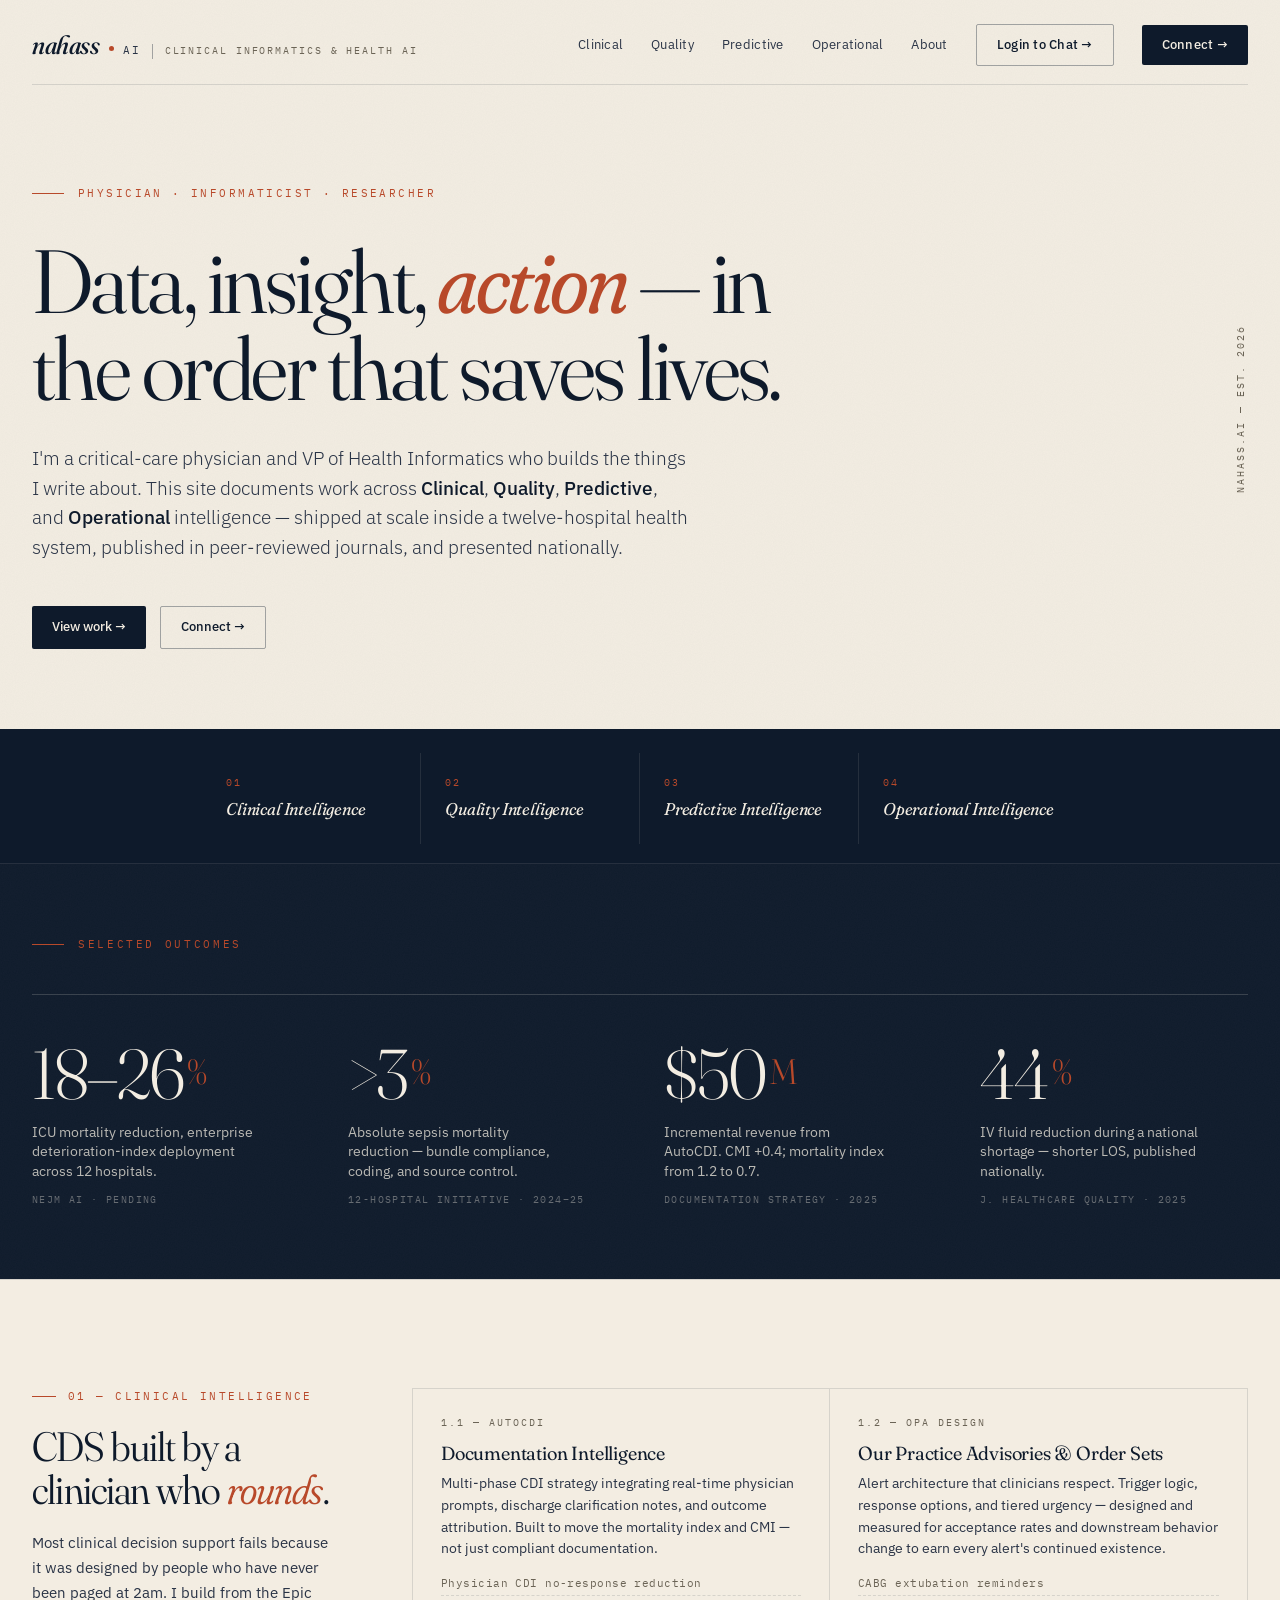
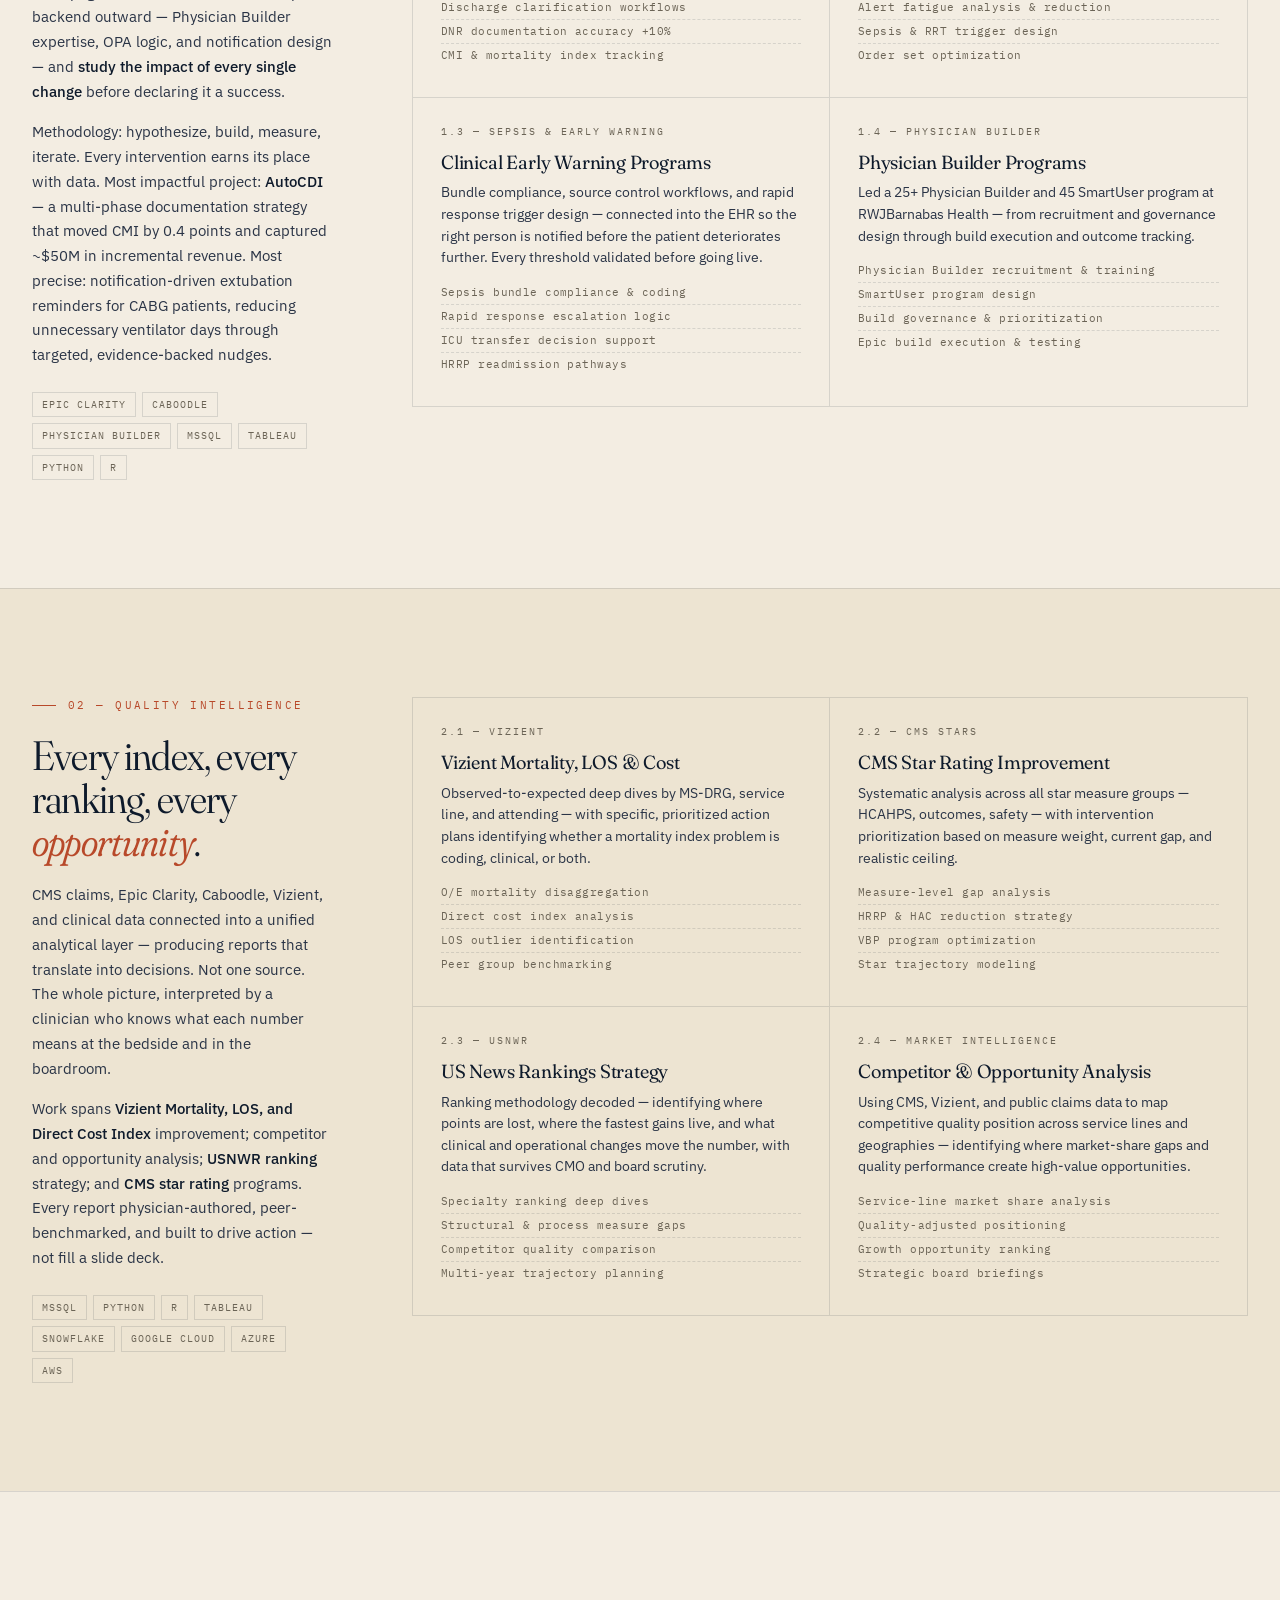
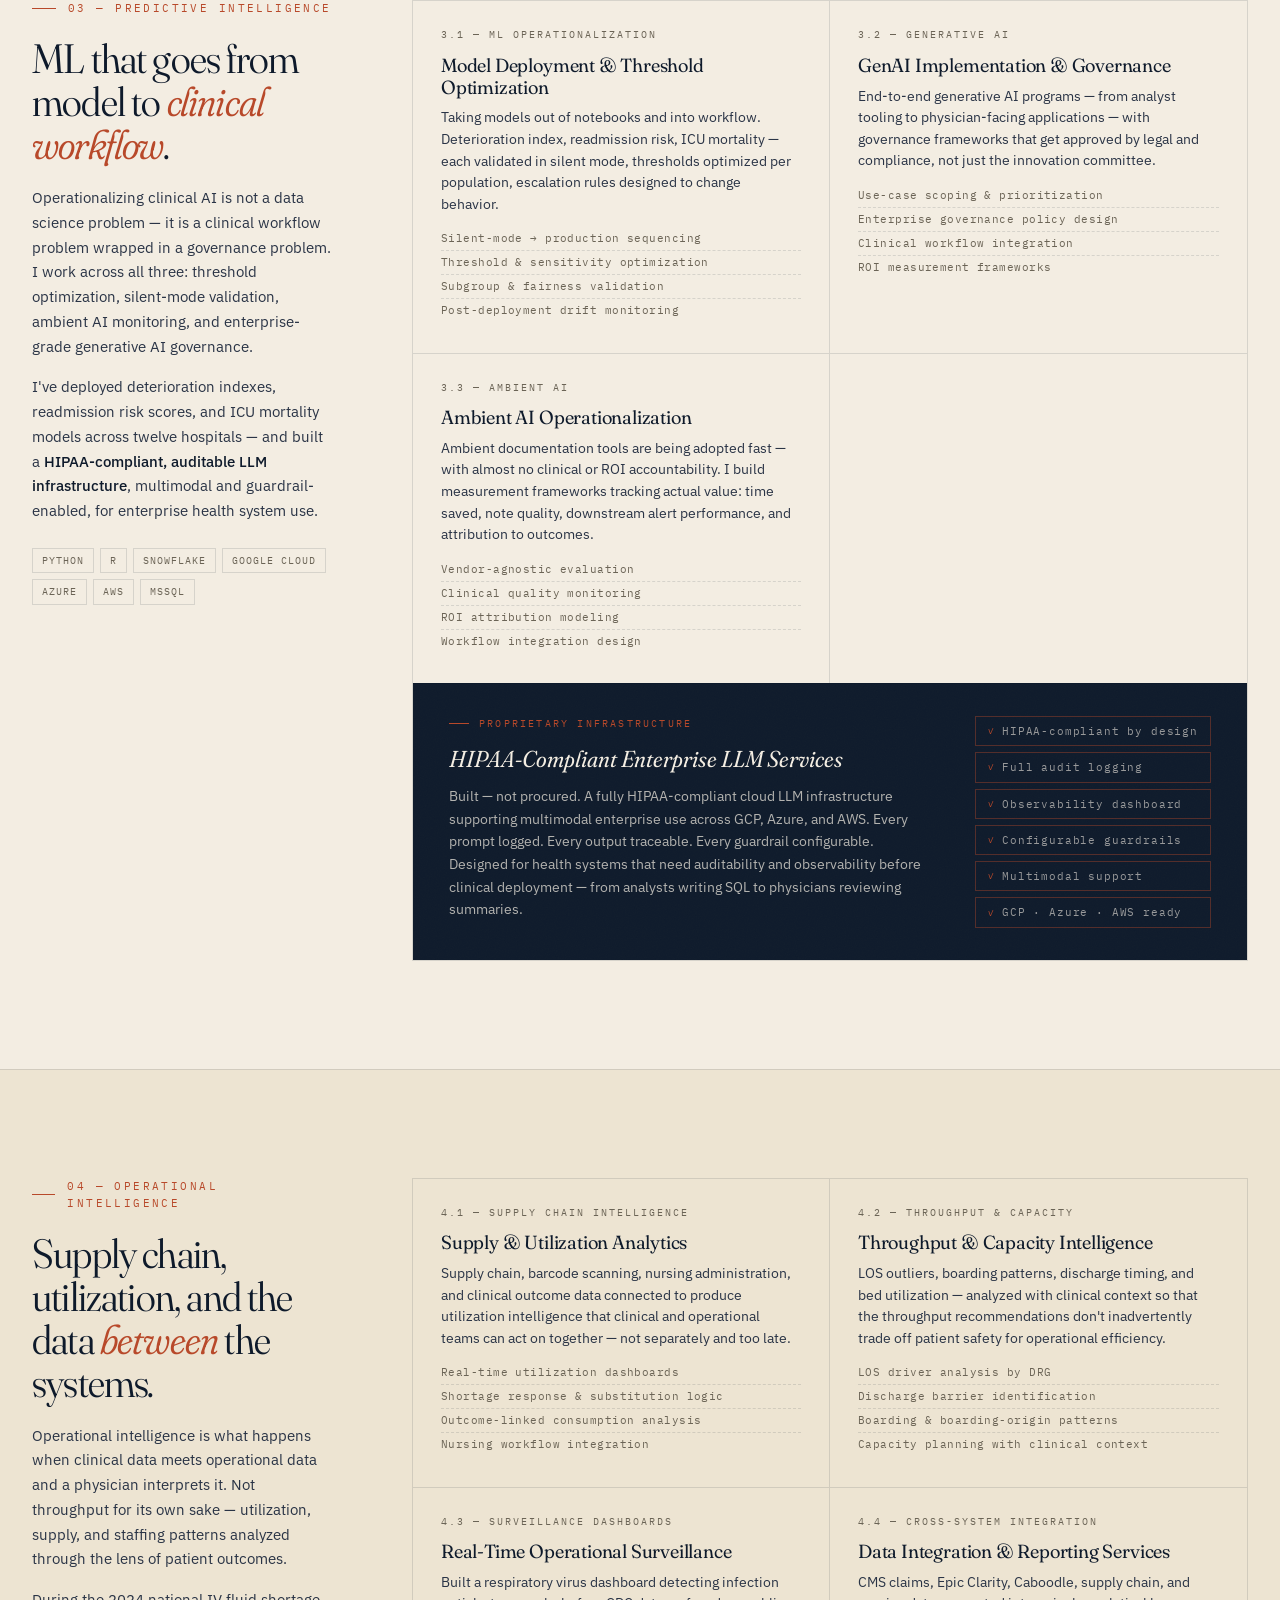
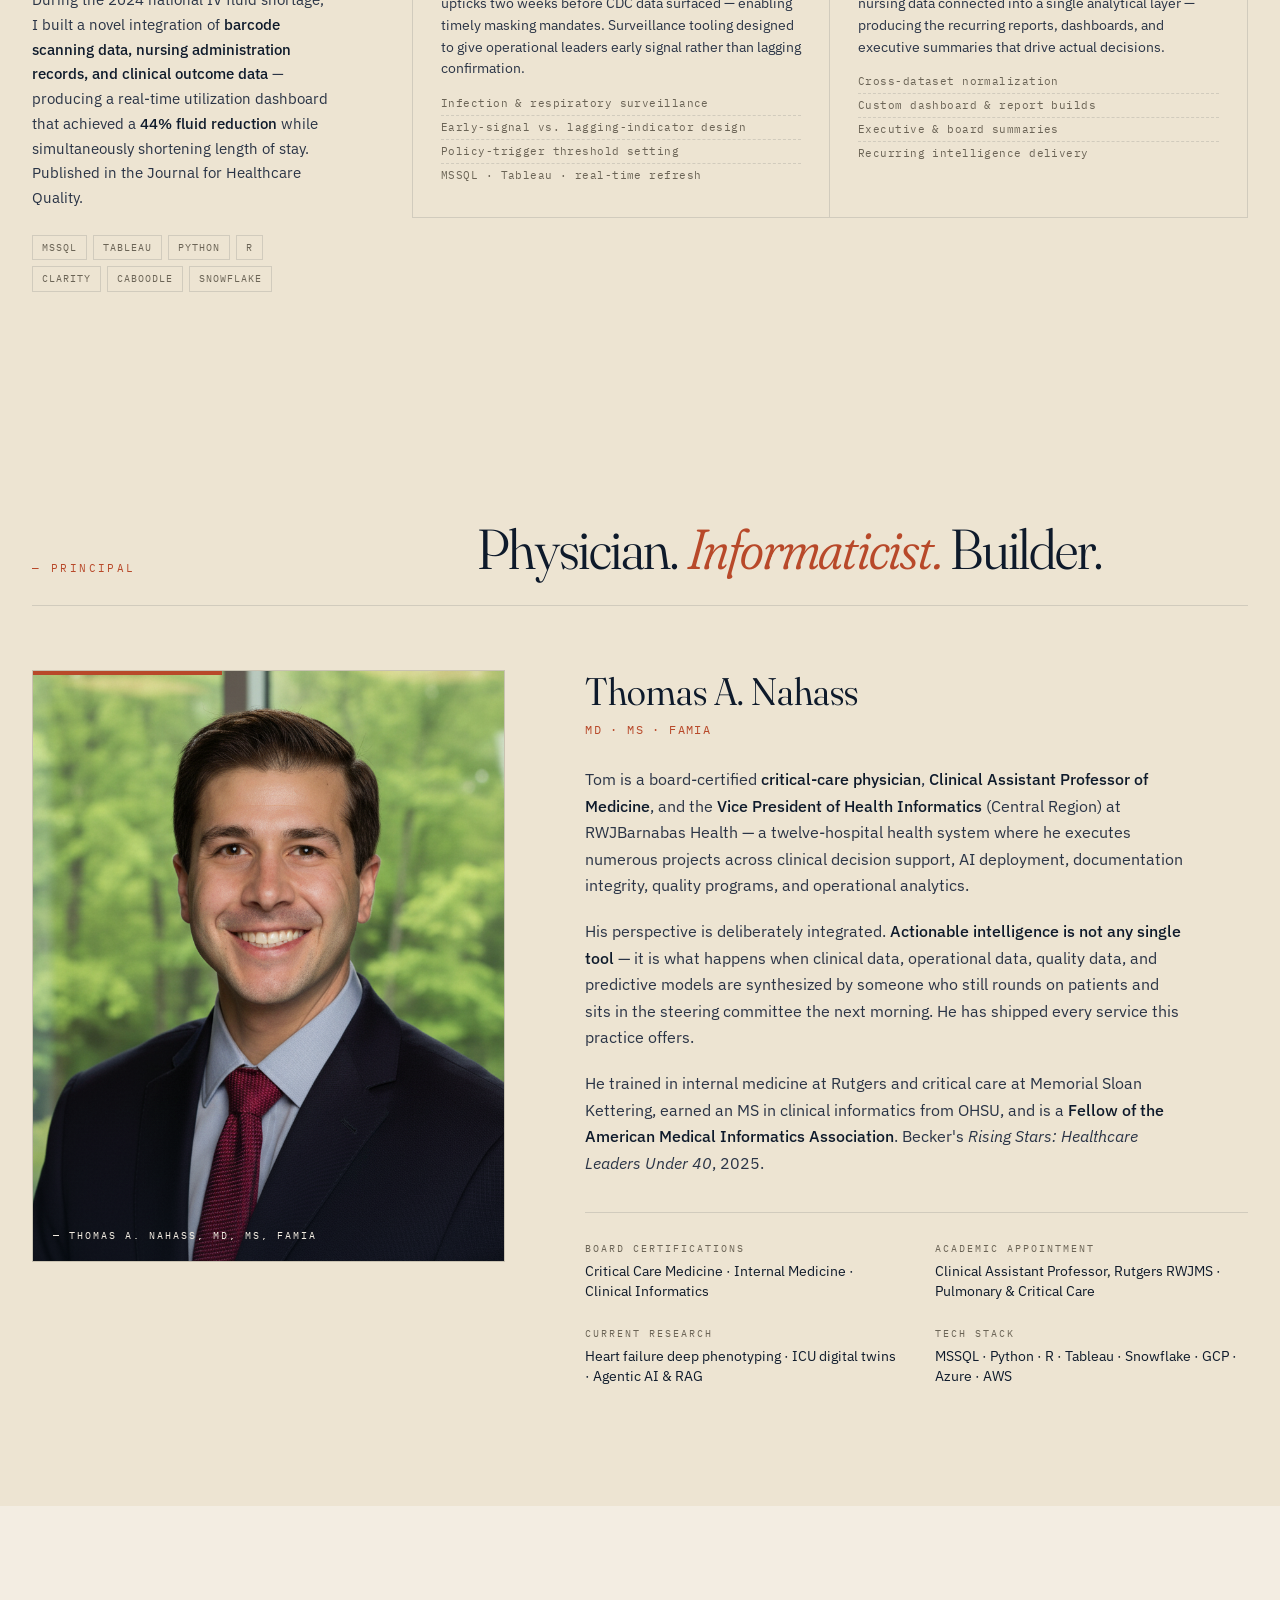
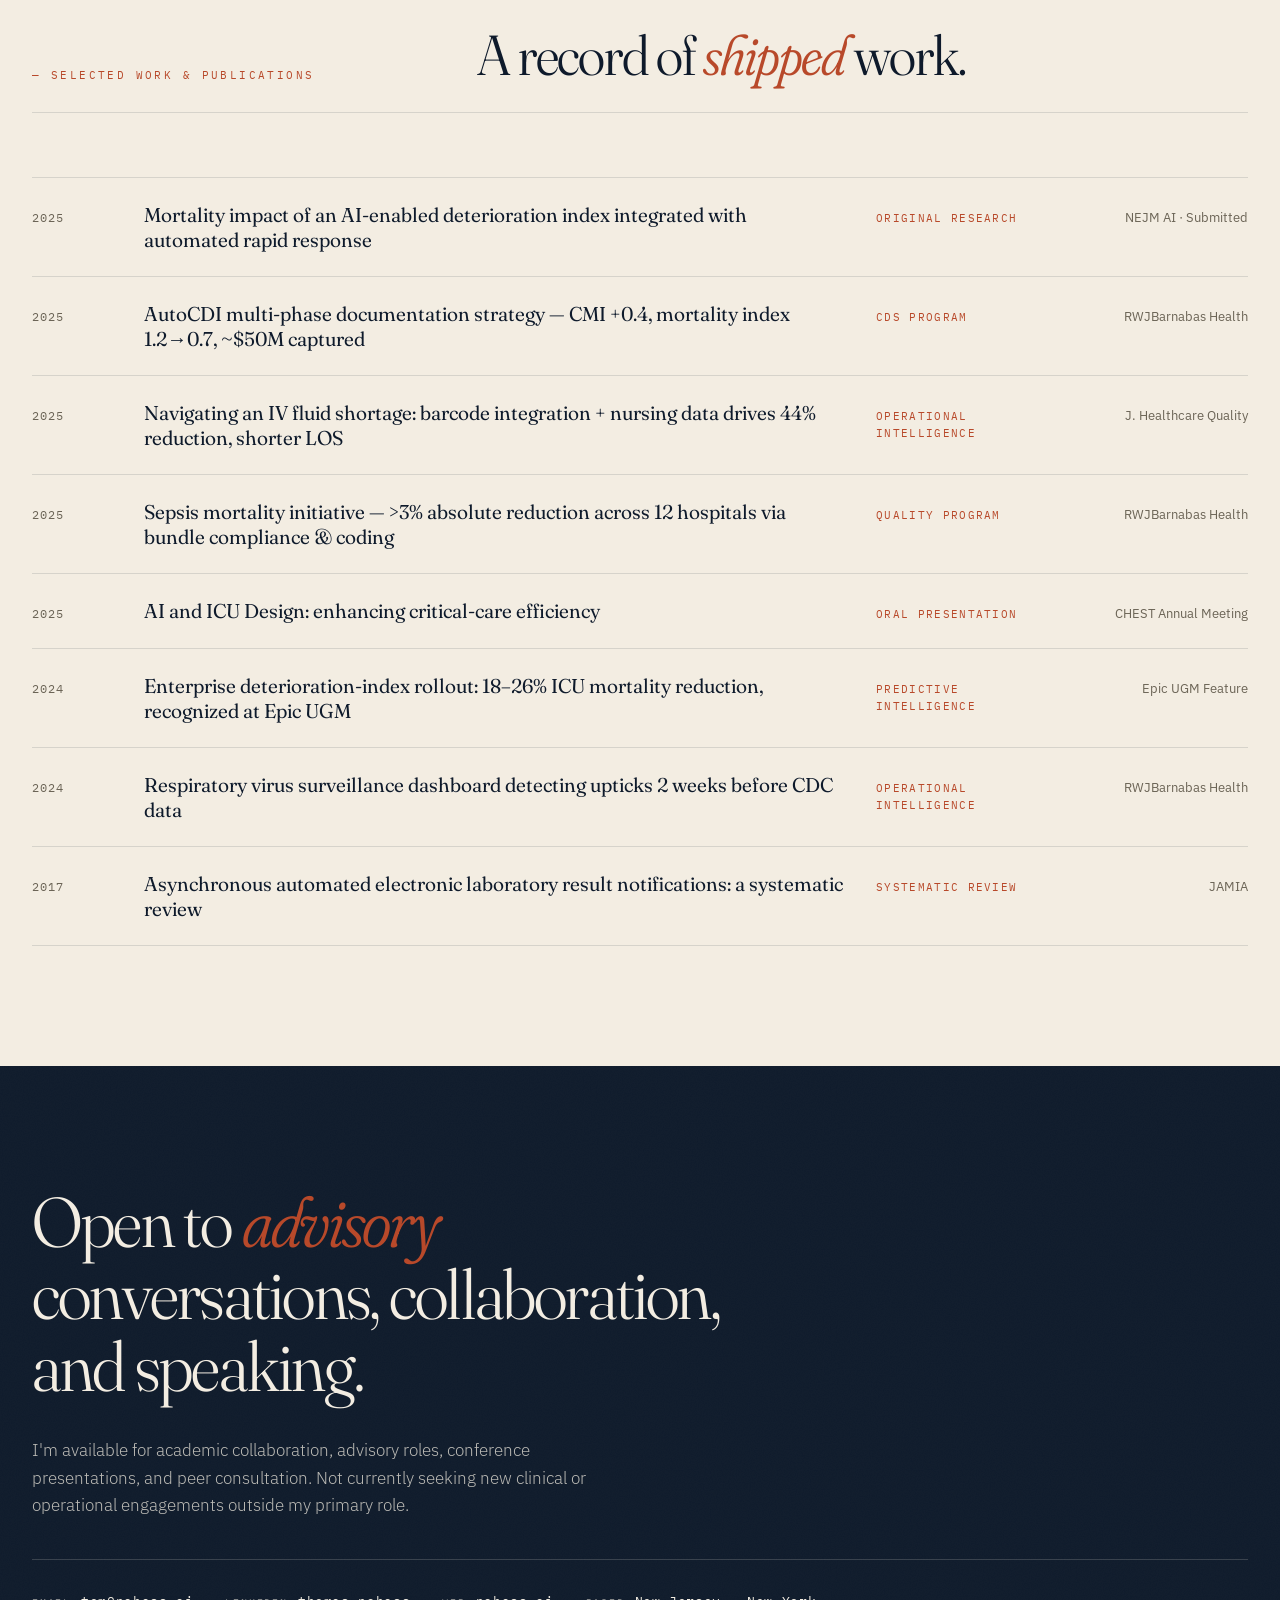
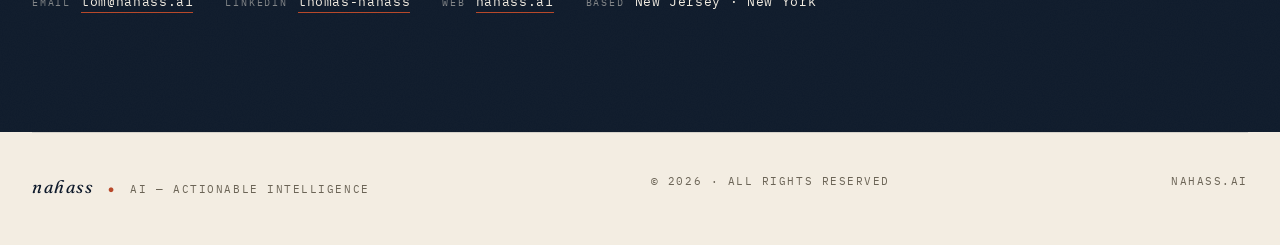
==== commit 3e308ae6: "Add LinkedIn link to contact section" ====
--- a/index.html
+++ b/index.html
@@ -679,6 +679,7 @@
     <p class="sub">I'm available for academic collaboration, advisory roles, conference presentations, and peer consultation. Not currently seeking new clinical or operational engagements outside my primary role.</p>
     <div class="contact-line">
       <div><span class="k">Email</span><a href="mailto:tom@nahass.ai">tom@nahass.ai</a></div>
+      <div><span class="k">LinkedIn</span><a href="https://www.linkedin.com/in/thomas-nahass/" target="_blank">thomas-nahass</a></div>
       <div><span class="k">Web</span><a href="https://nahass.ai">nahass.ai</a></div>
       <div><span class="k">Based</span>New Jersey · New York</div>
     </div>
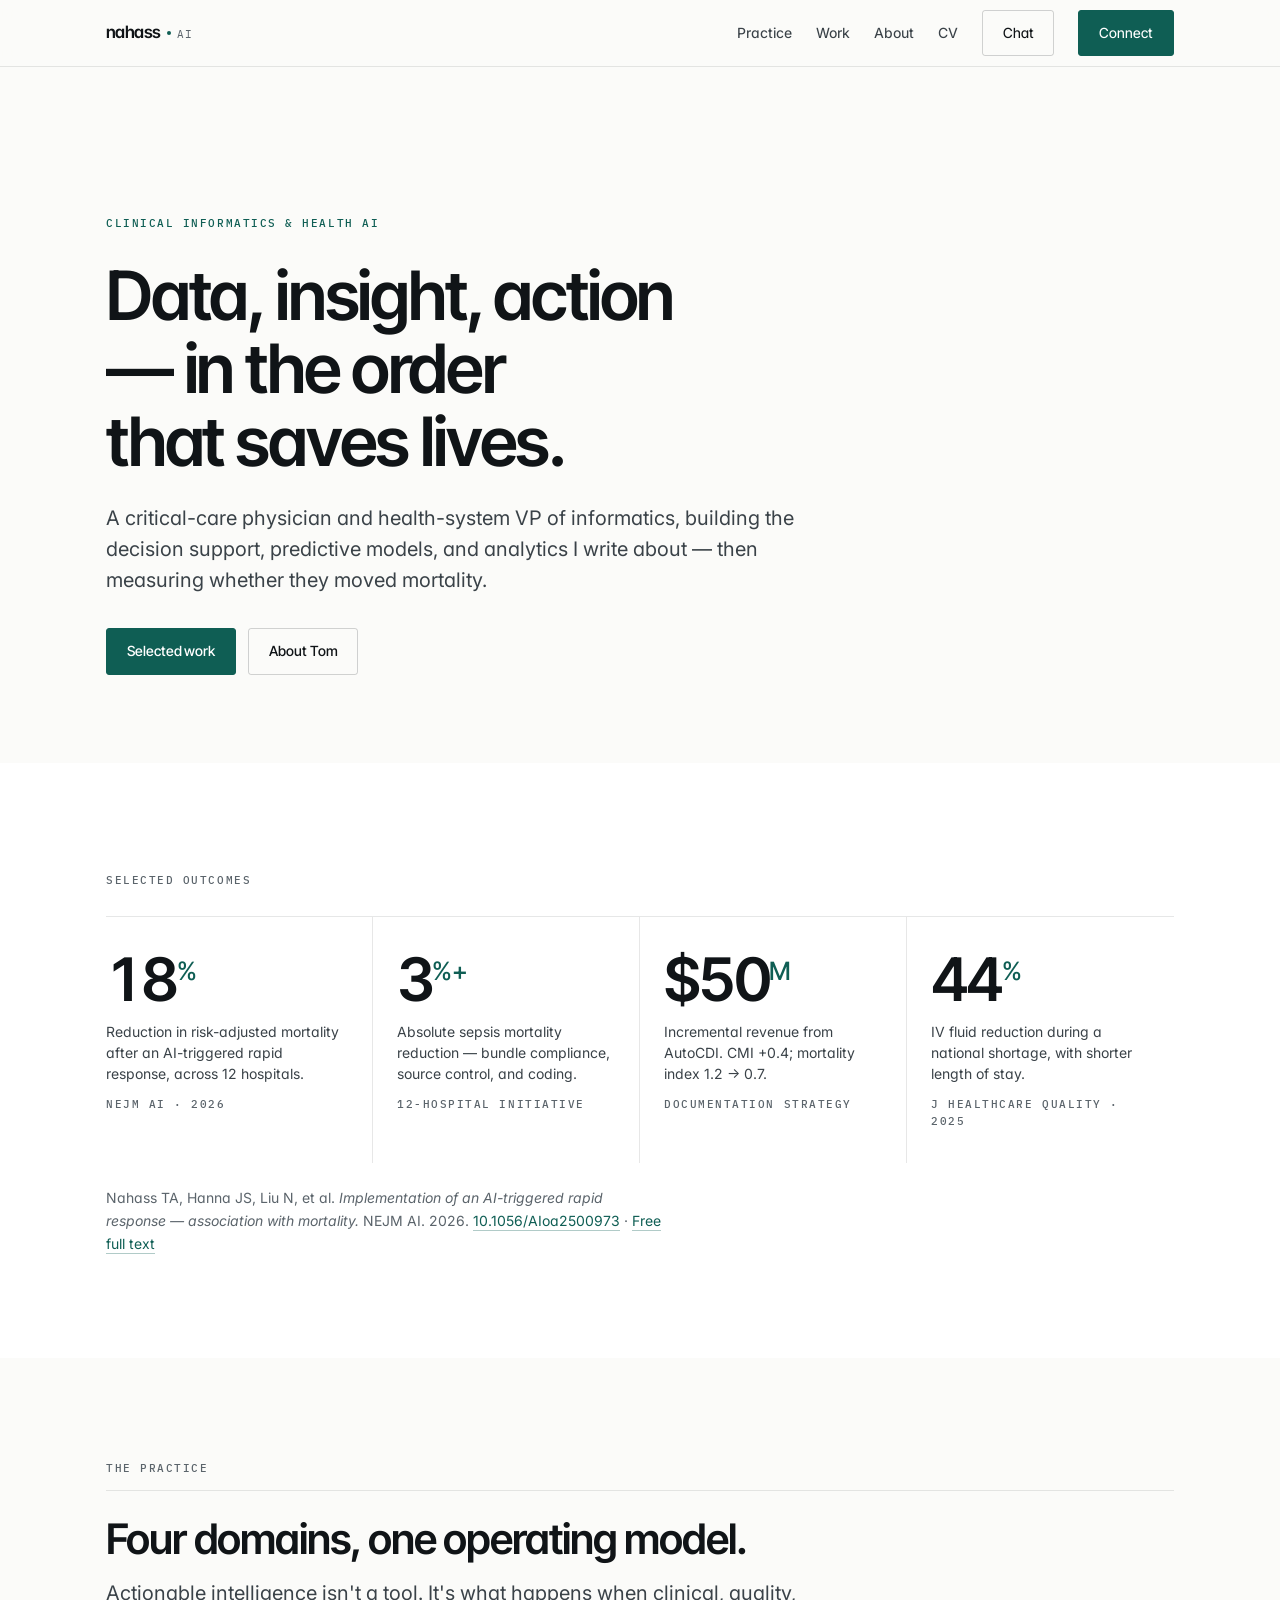
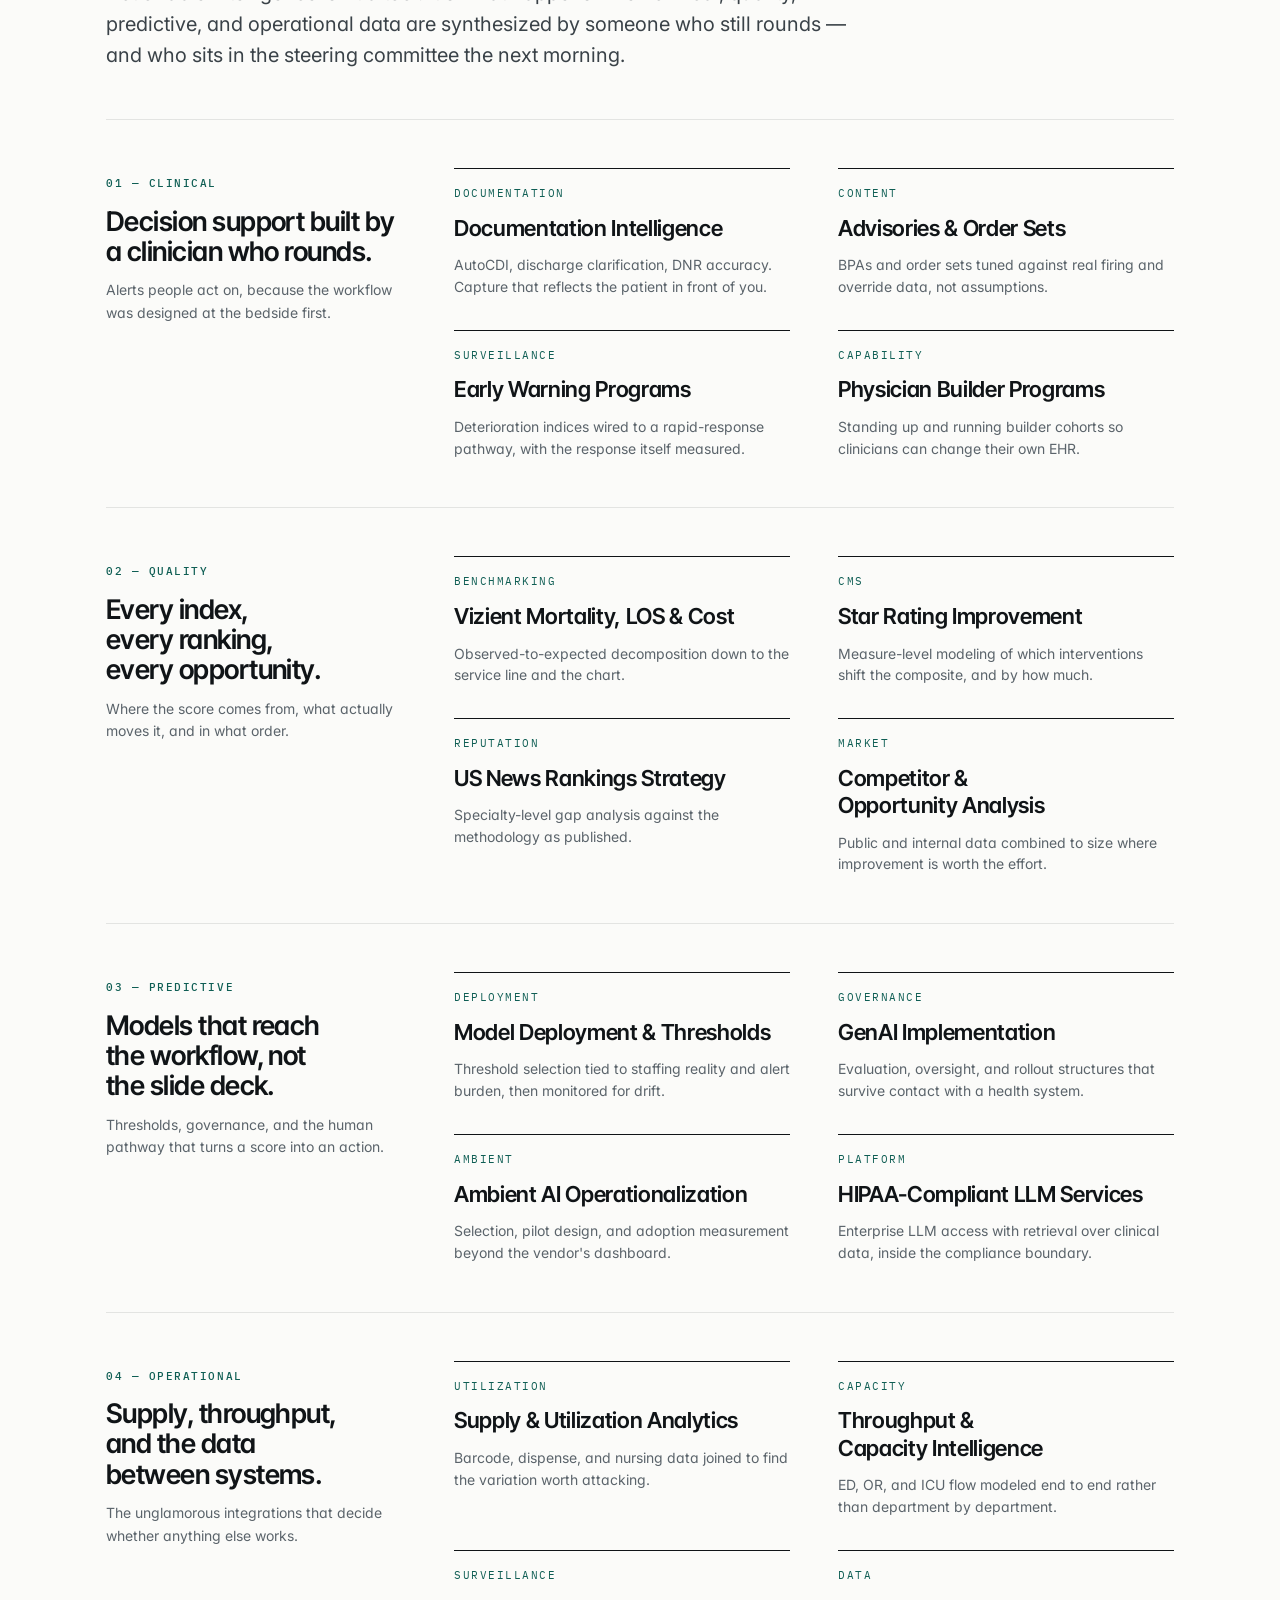
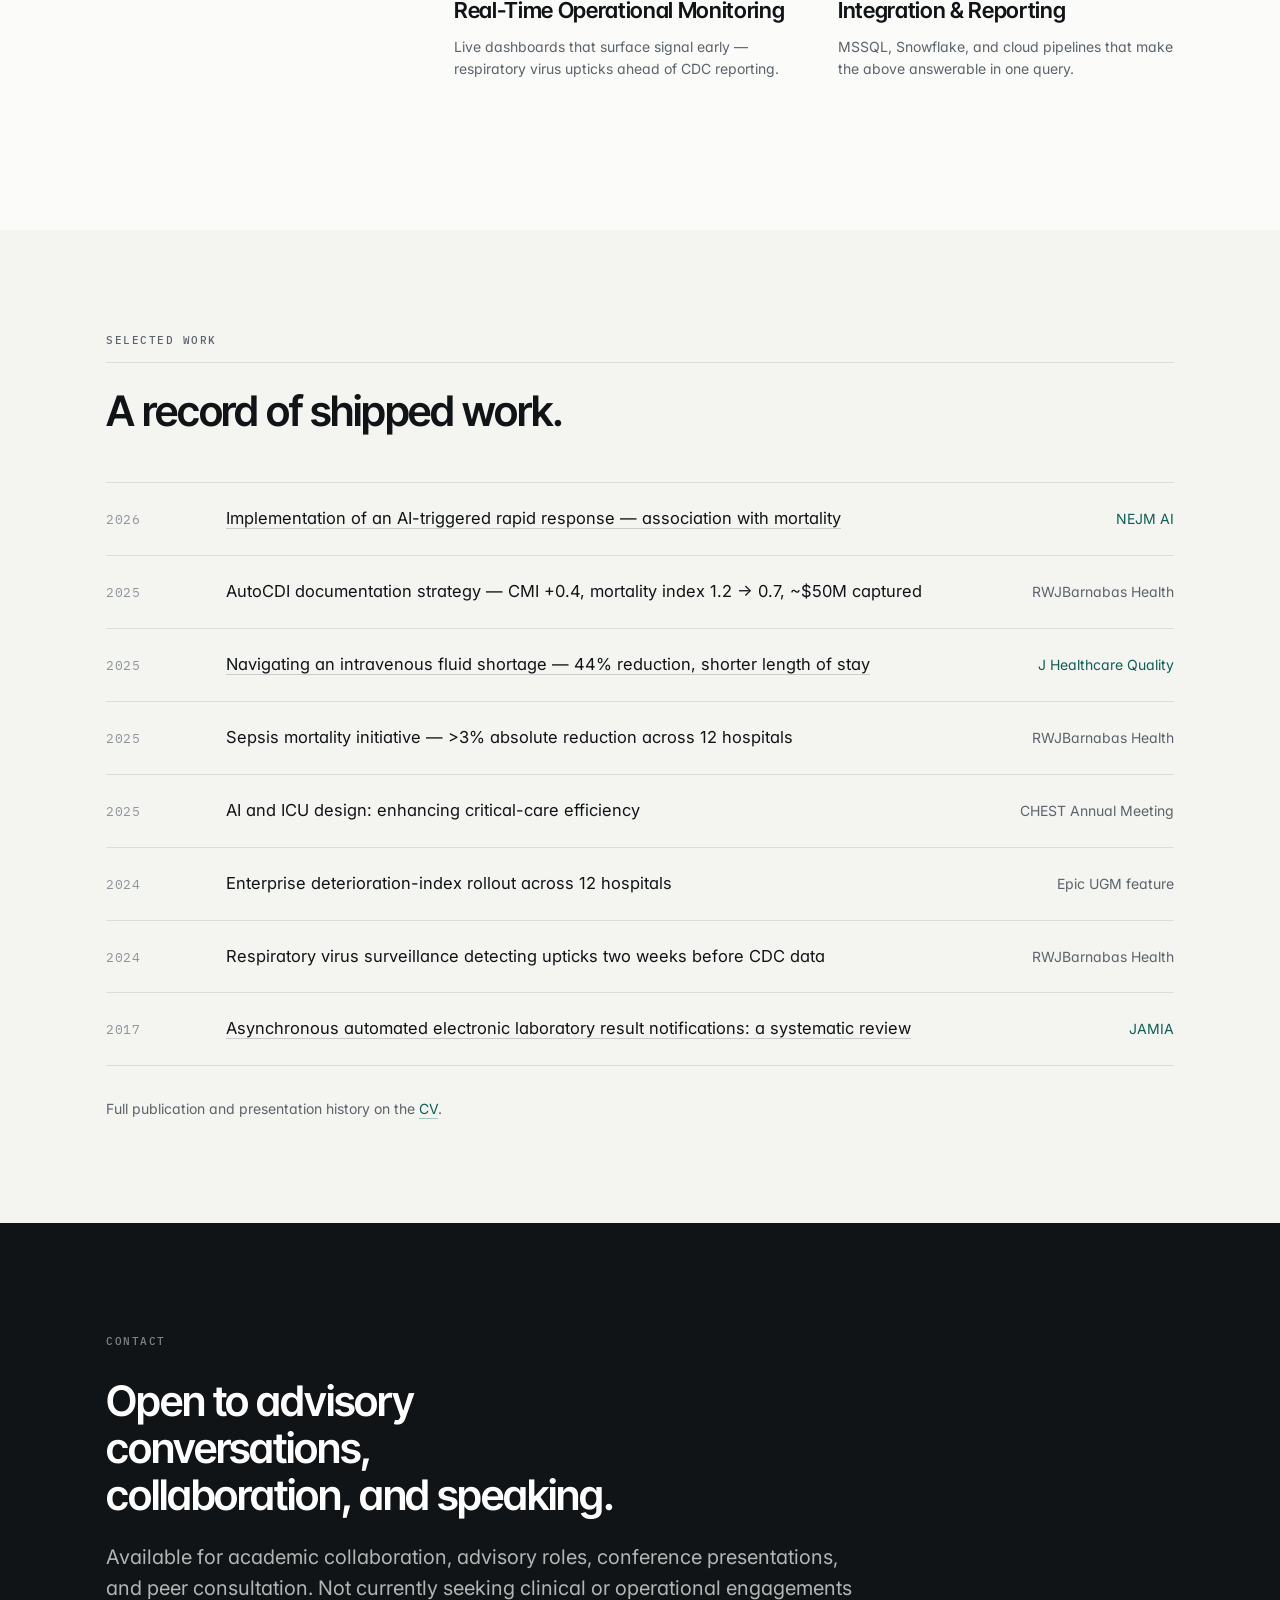
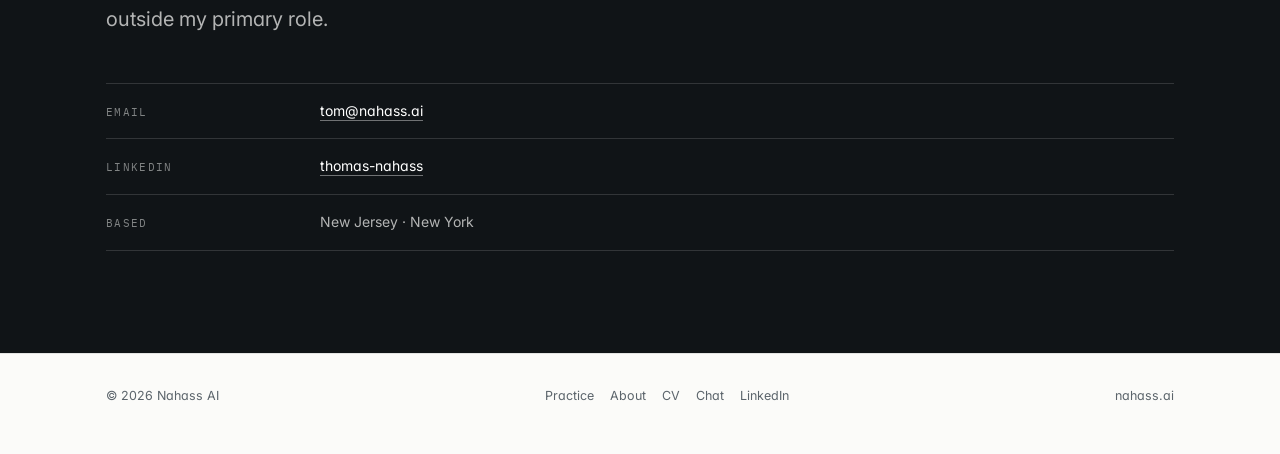
==== commit 2ea8b577: "Rebuild nahass.ai on a new design system; add About and CV pages Consolidates the personal site into" ====
--- a/index.html
+++ b/index.html
@@ -2,702 +2,257 @@
 <html lang="en">
 <head>
 <meta charset="UTF-8"/>
-<meta name="viewport" content="width=device-width, initial-scale=1.0"/>
-<title>Nahass AI — Actionable Intelligence</title>
-<meta name="description" content="Physician-owned clinical intelligence practice. Clinical, Quality, Predictive, and Operational Intelligence — built on deep Epic expertise and a full enterprise data stack. Led by a critical care physician and health system VP of informatics."/>
+<meta name="viewport" content="width=device-width, initial-scale=1"/>
+<title>Nahass AI — Clinical Intelligence</title>
+<meta name="description" content="Physician-led clinical intelligence practice. Clinical decision support, quality programs, predictive model deployment, and operational analytics — built and shipped inside a twelve-hospital health system."/>
+<link rel="canonical" href="https://nahass.ai/"/>
+<meta property="og:title" content="Nahass AI — Clinical Intelligence"/>
+<meta property="og:description" content="Physician-led clinical intelligence. Decision support, quality, predictive models, and operational analytics, shipped at health-system scale."/>
+<meta property="og:type" content="website"/>
+<meta property="og:url" content="https://nahass.ai/"/>
+<link rel="icon" type="image/svg+xml" href="/assets/favicon.svg"/>
+<link rel="apple-touch-icon" href="/assets/favicon.svg"/>
 <link rel="preconnect" href="https://fonts.googleapis.com"/>
 <link rel="preconnect" href="https://fonts.gstatic.com" crossorigin/>
-<link href="https://fonts.googleapis.com/css2?family=Fraunces:ital,opsz,wght,SOFT@0,9..144,300..900,0..100;1,9..144,300..900,0..100&family=IBM+Plex+Mono:wght@400;500&family=IBM+Plex+Sans:wght@300;400;500;600&display=swap" rel="stylesheet"/>
+<link href="https://fonts.googleapis.com/css2?family=Inter+Tight:wght@500;600&family=Inter:wght@400;450;500;600&family=IBM+Plex+Mono:wght@400;500&display=swap" rel="stylesheet"/>
+<link rel="stylesheet" href="/assets/system.css"/>
 <style>
-:root {
-  --ink:#0E1A2B; --ink-soft:#2A3446;
-  --paper:#F3EDE2; --paper-warm:#EDE4D2; --bone:#E3D9C4;
-  --signal:#B8492A; --signal-deep:#8E3418;
-  --vital:#0F5E54; --mute:#6B6456;
-  --rule:rgba(14,26,43,.12); --rule-strong:rgba(14,26,43,.35);
-  --serif:"Fraunces","Iowan Old Style",Georgia,serif;
-  --sans:"IBM Plex Sans",-apple-system,BlinkMacSystemFont,sans-serif;
-  --mono:"IBM Plex Mono",ui-monospace,monospace;
-}
-*{box-sizing:border-box;margin:0;padding:0;}
-html{scroll-behavior:smooth;}
-body{background:var(--paper);color:var(--ink);font-family:var(--sans);font-weight:400;line-height:1.55;-webkit-font-smoothing:antialiased;overflow-x:hidden;position:relative;}
-body::before{content:"";position:fixed;inset:0;pointer-events:none;z-index:1;opacity:.5;mix-blend-mode:multiply;
-  background-image:url("data:image/svg+xml;utf8,<svg xmlns='http://www.w3.org/2000/svg' width='240' height='240'><filter id='n'><feTurbulence type='fractalNoise' baseFrequency='0.9' numOctaves='2' stitchTiles='stitch'/><feColorMatrix values='0 0 0 0 0.05 0 0 0 0 0.1 0 0 0 0 0.17 0 0 0 0.06 0'/></filter><rect width='100%' height='100%' filter='url(%23n)'/></svg>");}
-.wrap{max-width:1280px;margin:0 auto;padding:0 32px;position:relative;z-index:2;}
-@media(max-width:680px){.wrap{padding:0 20px;}}
-
-/* ── NAV ── */
-nav{padding:24px 0 18px;display:flex;align-items:center;justify-content:space-between;border-bottom:1px solid var(--rule);}
-.logo{display:flex;align-items:baseline;gap:9px;text-decoration:none;color:var(--ink);}
-.logo-mark{font-family:var(--serif);font-style:italic;font-variation-settings:"opsz" 120,"SOFT" 30;font-weight:500;font-size:26px;letter-spacing:-.015em;}
-.logo-dot{width:5px;height:5px;border-radius:50%;background:var(--signal);transform:translateY(-3px);}
-.logo-sub{font-family:var(--mono);font-size:11px;letter-spacing:.18em;text-transform:uppercase;color:var(--ink-soft);}
-.logo-tag{font-family:var(--mono);font-size:9.5px;letter-spacing:.2em;text-transform:uppercase;color:var(--mute);border-left:1px solid var(--rule-strong);padding-left:12px;margin-left:2px;}
-.nav-links{display:flex;gap:28px;align-items:center;}
-.nav-links a{font-size:13px;color:var(--ink-soft);text-decoration:none;letter-spacing:.02em;transition:color .2s;}
-.nav-links a:hover{color:var(--signal);}
-.btn{display:inline-flex;align-items:center;padding:10px 20px;background:var(--ink);color:var(--paper);text-decoration:none;font-size:13px;font-weight:500;border-radius:2px;transition:background .2s,transform .15s;}
-.btn:hover{background:var(--signal);transform:translateY(-1px);}
-.btn.ghost{background:transparent;color:var(--ink);border:1px solid var(--rule-strong);}
-.btn.ghost:hover{background:var(--ink);color:var(--paper);}
-.nav-links a.btn{color:var(--paper);}
-.nav-links a.btn.ghost{color:var(--ink);}
-.nav-links a.btn.ghost:hover{color:var(--paper);}
-@media(max-width:920px){.nav-links a:not(.btn){display:none;}.logo-tag{display:none;}}
-
-/* ── HERO ── */
-.hero{padding:100px 0 80px;position:relative;}
-.eyebrow{font-family:var(--mono);font-size:11px;letter-spacing:.22em;text-transform:uppercase;color:var(--signal);margin-bottom:36px;display:flex;align-items:center;gap:14px;}
-.eyebrow::before{content:"";width:32px;height:1px;background:var(--signal);}
-h1.display{font-family:var(--serif);font-variation-settings:"opsz" 144,"SOFT" 20;font-weight:340;font-size:clamp(48px,7vw,102px);line-height:.97;letter-spacing:-.028em;max-width:16ch;margin-bottom:32px;}
-h1.display em{font-style:italic;font-weight:380;color:var(--signal);font-variation-settings:"opsz" 144,"SOFT" 80;}
-.lede{font-size:19px;line-height:1.56;color:var(--ink-soft);max-width:60ch;margin-bottom:44px;font-weight:300;}
-.lede strong{font-weight:500;color:var(--ink);}
-.cta-row{display:flex;gap:14px;flex-wrap:wrap;}
-.side-mark{position:absolute;right:32px;top:140px;font-family:var(--mono);font-size:10px;letter-spacing:.2em;text-transform:uppercase;color:var(--mute);writing-mode:vertical-rl;transform:rotate(180deg);}
-@media(max-width:980px){.side-mark{display:none;}}
-
-/* ── FOUR-PILLAR NAV STRIP ── */
-.pillar-nav{background:var(--ink);color:var(--paper);}
-.pillar-nav .wrap{display:grid;grid-template-columns:repeat(4,1fr);gap:0;}
-@media(max-width:700px){.pillar-nav .wrap{grid-template-columns:repeat(2,1fr);}}
-.pn{
-  padding:22px 24px;border-right:1px solid rgba(243,237,226,.1);
-  text-decoration:none;display:block;transition:background .2s;
-}
-.pn:last-child{border-right:none;}
-.pn:hover{background:rgba(184,73,42,.25);}
-.pn .pn-num{font-family:var(--mono);font-size:10px;letter-spacing:.22em;text-transform:uppercase;color:var(--signal);margin-bottom:6px;}
-.pn .pn-name{font-family:var(--serif);font-style:italic;font-variation-settings:"opsz" 60,"SOFT" 40;font-size:17px;color:var(--paper);letter-spacing:-.01em;}
-
-/* ── METRICS ── */
-.metrics{background:var(--ink);color:var(--paper);padding:72px 0;position:relative;border-top:1px solid rgba(243,237,226,.1);}
-.metrics::before{content:"";position:absolute;inset:0;pointer-events:none;opacity:.35;mix-blend-mode:screen;
-  background-image:url("data:image/svg+xml;utf8,<svg xmlns='http://www.w3.org/2000/svg' width='240' height='240'><filter id='n'><feTurbulence type='fractalNoise' baseFrequency='0.85' numOctaves='2' stitchTiles='stitch'/><feColorMatrix values='0 0 0 0 0.95 0 0 0 0 0.93 0 0 0 0 0.88 0 0 0 0.08 0'/></filter><rect width='100%' height='100%' filter='url(%23n)'/></svg>");}
-.metrics .wrap{position:relative;z-index:2;}
-.m-label{font-family:var(--mono);font-size:11px;letter-spacing:.24em;text-transform:uppercase;color:var(--signal);margin-bottom:40px;display:flex;align-items:center;gap:14px;}
-.m-label::before{content:"";width:32px;height:1px;background:var(--signal);}
-.metric-grid{display:grid;grid-template-columns:repeat(4,1fr);gap:48px;border-top:1px solid rgba(243,237,226,.18);padding-top:44px;}
-@media(max-width:900px){.metric-grid{grid-template-columns:repeat(2,1fr);gap:40px;}}
-@media(max-width:500px){.metric-grid{grid-template-columns:1fr;}}
-.metric .num{font-family:var(--serif);font-variation-settings:"opsz" 144,"SOFT" 10;font-weight:300;font-size:clamp(52px,5.5vw,76px);line-height:1;letter-spacing:-.03em;color:var(--paper);margin-bottom:14px;}
-.metric .num .s{font-size:.5em;color:var(--signal);vertical-align:.4em;margin-left:4px;}
-.metric .cap{font-size:13.5px;color:rgba(243,237,226,.75);line-height:1.45;max-width:28ch;}
-.metric .src{font-family:var(--mono);font-size:10px;letter-spacing:.14em;text-transform:uppercase;color:rgba(243,237,226,.38);margin-top:10px;}
-
-/* ── PILLARS ── */
-.pillar{padding:108px 0;border-top:1px solid var(--rule);}
-.pillar.alt{background:var(--paper-warm);}
-.pillar-inner{display:grid;grid-template-columns:300px 1fr;gap:80px;align-items:start;}
-@media(max-width:960px){.pillar-inner{grid-template-columns:1fr;gap:40px;}}
-.p-kicker{font-family:var(--mono);font-size:11px;letter-spacing:.22em;text-transform:uppercase;color:var(--signal);margin-bottom:20px;display:flex;align-items:center;gap:12px;}
-.p-kicker::before{content:"";width:24px;height:1px;background:var(--signal);}
-.pillar-left h2{font-family:var(--serif);font-variation-settings:"opsz" 120,"SOFT" 30;font-weight:340;font-size:clamp(28px,3.2vw,44px);line-height:1.05;letter-spacing:-.02em;margin-bottom:20px;}
-.pillar-left h2 em{font-style:italic;color:var(--signal);font-variation-settings:"opsz" 120,"SOFT" 80;}
-.pillar-left .desc{font-size:15px;color:var(--ink-soft);line-height:1.65;margin-bottom:16px;}
-.pillar-left .desc strong{color:var(--ink);font-weight:500;}
-.tech-strip{margin-top:24px;display:flex;flex-wrap:wrap;gap:6px;}
-.tt{font-family:var(--mono);font-size:10px;letter-spacing:.1em;text-transform:uppercase;color:var(--mute);padding:4px 9px;border:1px solid var(--rule);transition:border-color .2s,color .2s;cursor:default;}
-.tt:hover{border-color:var(--signal);color:var(--signal);}
-
-/* SERVICE CARDS */
-.sc-grid{display:grid;grid-template-columns:1fr 1fr;gap:0;border:1px solid var(--rule);}
-@media(max-width:660px){.sc-grid{grid-template-columns:1fr;}}
-.sc{padding:26px 28px 30px;border-right:1px solid var(--rule);border-bottom:1px solid var(--rule);transition:background .22s;}
-.sc:nth-child(2n){border-right:none;}
-.sc:nth-last-child(-n+2){border-bottom:none;}
-@media(max-width:660px){
-  .sc{border-right:none!important;}
-  .sc:nth-last-child(-n+2){border-bottom:1px solid var(--rule);}
-  .sc:last-child{border-bottom:none;}
-}
-.sc:hover{background:var(--bone);}
-.pillar.alt .sc:hover{background:var(--paper);}
-.sc-num{font-family:var(--mono);font-size:10px;letter-spacing:.2em;text-transform:uppercase;color:var(--mute);margin-bottom:12px;}
-.sc h3{font-family:var(--serif);font-variation-settings:"opsz" 60,"SOFT" 40;font-weight:380;font-size:19px;line-height:1.15;letter-spacing:-.01em;color:var(--ink);margin-bottom:9px;}
-.sc p{font-size:13.5px;color:var(--ink-soft);line-height:1.6;margin-bottom:12px;}
-.sc ul{list-style:none;padding:0;}
-.sc ul li{font-family:var(--mono);font-size:11px;letter-spacing:.04em;color:var(--mute);padding:3px 0;border-top:1px dashed var(--rule);}
-.sc ul li:first-child{border-top:none;}
-
-/* FULL-WIDTH HIGHLIGHT CARD */
-.hl-card{
-  grid-column:span 2;
-  padding:32px 36px;
-  border-top:1px solid var(--rule);
-  background:var(--ink);color:var(--paper);
-  position:relative;overflow:hidden;
-}
-@media(max-width:660px){.hl-card{grid-column:span 1;}}
-.hl-card::before{content:"";position:absolute;inset:0;pointer-events:none;opacity:.28;mix-blend-mode:screen;
-  background-image:url("data:image/svg+xml;utf8,<svg xmlns='http://www.w3.org/2000/svg' width='240' height='240'><filter id='n'><feTurbulence type='fractalNoise' baseFrequency='0.9' numOctaves='2' stitchTiles='stitch'/><feColorMatrix values='0 0 0 0 0.95 0 0 0 0 0.93 0 0 0 0 0.88 0 0 0 0.06 0'/></filter><rect width='100%' height='100%' filter='url(%23n)'/></svg>");}
-.hl-inner{position:relative;z-index:2;display:grid;grid-template-columns:1fr auto;gap:40px;align-items:start;}
-@media(max-width:680px){.hl-inner{grid-template-columns:1fr;}}
-.hl-badge{font-family:var(--mono);font-size:10px;letter-spacing:.22em;text-transform:uppercase;color:var(--signal);margin-bottom:14px;display:flex;align-items:center;gap:10px;}
-.hl-badge::before{content:"";width:20px;height:1px;background:var(--signal);}
-.hl-card h3{font-family:var(--serif);font-style:italic;font-variation-settings:"opsz" 80,"SOFT" 50;font-weight:380;font-size:23px;line-height:1.2;color:var(--paper);margin-bottom:12px;}
-.hl-card p{font-size:14px;color:rgba(243,237,226,.72);line-height:1.62;max-width:64ch;}
-.hl-feats{display:flex;flex-direction:column;gap:6px;flex-shrink:0;min-width:200px;}
-@media(max-width:680px){.hl-feats{flex-direction:row;flex-wrap:wrap;margin-top:20px;}}
-.hl-f{font-family:var(--mono);font-size:10.5px;letter-spacing:.08em;color:rgba(243,237,226,.6);padding:6px 12px;border:1px solid rgba(184,73,42,.4);display:flex;align-items:center;gap:8px;}
-.hl-f::before{content:"✓";color:var(--signal);font-size:9px;}
-
-/* ── ABOUT ── */
-section.band{padding:120px 0;}
-@media(max-width:680px){section.band{padding:80px 0;}}
-.section-head{display:grid;grid-template-columns:1fr 2fr;gap:60px;margin-bottom:64px;align-items:end;border-bottom:1px solid var(--rule);padding-bottom:28px;}
-@media(max-width:780px){.section-head{grid-template-columns:1fr;gap:24px;}}
-.section-head .sk{font-family:var(--mono);font-size:11px;letter-spacing:.22em;text-transform:uppercase;color:var(--signal);}
-.section-head h2{font-family:var(--serif);font-variation-settings:"opsz" 120,"SOFT" 30;font-weight:330;font-size:clamp(36px,4.4vw,58px);line-height:1.02;letter-spacing:-.022em;font-feature-settings:"liga" 0,"dlig" 0;}
-.section-head h2 em{font-style:italic;color:var(--signal);font-variation-settings:"opsz" 120,"SOFT" 80;}
-.about-grid{display:grid;grid-template-columns:5fr 7fr;gap:80px;align-items:start;}
-@media(max-width:900px){.about-grid{grid-template-columns:1fr;gap:40px;}}
-.portrait{background:var(--bone);aspect-ratio:4/5;position:relative;overflow:hidden;border:1px solid var(--rule);}
-.portrait img{width:100%;height:100%;object-fit:cover;object-position:center 18%;display:block;filter:saturate(.92) contrast(1.02);}
-.portrait::after{content:"";position:absolute;inset:0;pointer-events:none;background:linear-gradient(to top,rgba(14,26,43,.35) 0%,rgba(14,26,43,0) 32%);}
-.ptag{position:absolute;bottom:18px;left:20px;z-index:2;font-family:var(--mono);font-size:10px;letter-spacing:.2em;text-transform:uppercase;color:var(--paper);}
-.sbar{position:absolute;top:0;left:0;height:4px;width:40%;background:var(--signal);z-index:2;}
-.about-body h3{font-family:var(--serif);font-variation-settings:"opsz" 100,"SOFT" 30;font-weight:360;font-size:clamp(28px,3vw,40px);line-height:1.1;margin-bottom:8px;}
-.about-body .cred-tag{font-family:var(--mono);font-size:11.5px;letter-spacing:.12em;text-transform:uppercase;color:var(--signal);margin-bottom:28px;}
-.about-body p{font-size:16px;line-height:1.65;color:var(--ink-soft);margin-bottom:20px;max-width:60ch;}
-.about-body p strong{color:var(--ink);font-weight:500;}
-.cred-grid{margin-top:36px;border-top:1px solid var(--rule);padding-top:28px;display:grid;grid-template-columns:repeat(2,1fr);gap:24px 36px;}
-@media(max-width:560px){.cred-grid{grid-template-columns:1fr;}}
-.ci-item .k{font-family:var(--mono);font-size:10px;letter-spacing:.2em;text-transform:uppercase;color:var(--mute);margin-bottom:6px;}
-.ci-item .v{font-size:14px;color:var(--ink);line-height:1.4;}
-
-/* ── WORK ── */
-.work-list{border-top:1px solid var(--rule);}
-.work-row{display:grid;grid-template-columns:80px 1fr 180px 160px;gap:32px;padding:24px 0;border-bottom:1px solid var(--rule);align-items:baseline;transition:padding .22s;}
-.work-row:hover{padding-left:12px;}
-.work-row:hover .wt{color:var(--signal);}
-@media(max-width:780px){.work-row{grid-template-columns:60px 1fr;gap:16px;}.wtg,.wv{display:none;}}
-.wy{font-family:var(--mono);font-size:12px;color:var(--mute);letter-spacing:.08em;}
-.wt{font-family:var(--serif);font-variation-settings:"opsz" 60,"SOFT" 30;font-size:20px;line-height:1.25;font-weight:380;color:var(--ink);transition:color .22s;}
-.wtg{font-family:var(--mono);font-size:11px;letter-spacing:.12em;text-transform:uppercase;color:var(--signal);}
-.wv{font-size:13px;color:var(--mute);text-align:right;}
-
-/* ── CTA ── */
-.cta-band{background:var(--ink);color:var(--paper);padding:120px 0;position:relative;overflow:hidden;}
-.cta-band::before{content:"";position:absolute;inset:0;pointer-events:none;opacity:.38;mix-blend-mode:screen;
-  background-image:url("data:image/svg+xml;utf8,<svg xmlns='http://www.w3.org/2000/svg' width='240' height='240'><filter id='n'><feTurbulence type='fractalNoise' baseFrequency='0.85' numOctaves='2' stitchTiles='stitch'/><feColorMatrix values='0 0 0 0 0.95 0 0 0 0 0.93 0 0 0 0 0.88 0 0 0 0.06 0'/></filter><rect width='100%' height='100%' filter='url(%23n)'/></svg>");}
-.cta-band .wrap{position:relative;z-index:2;}
-.cta-band h2{font-family:var(--serif);font-variation-settings:"opsz" 144,"SOFT" 30;font-weight:320;font-size:clamp(40px,5.5vw,72px);line-height:1.02;letter-spacing:-.025em;max-width:18ch;margin-bottom:36px;}
-.cta-band h2 em{font-style:italic;color:var(--signal);font-variation-settings:"opsz" 144,"SOFT" 80;}
-.cta-band .sub{font-size:17px;color:rgba(243,237,226,.75);max-width:56ch;margin-bottom:40px;line-height:1.6;font-weight:300;}
-.cta-band .sub strong{color:var(--paper);font-weight:500;}
-.contact-line{display:flex;gap:32px;flex-wrap:wrap;font-family:var(--mono);font-size:13px;letter-spacing:.05em;padding-top:32px;border-top:1px solid rgba(243,237,226,.18);margin-top:36px;}
-.contact-line a{color:var(--paper);text-decoration:none;border-bottom:1px solid var(--signal);padding-bottom:2px;}
-.contact-line a:hover{color:var(--signal);}
-.contact-line .k{color:rgba(243,237,226,.5);margin-right:10px;text-transform:uppercase;letter-spacing:.18em;font-size:10px;}
-
-/* ── FOOTER ── */
-footer{padding:40px 0 44px;border-top:1px solid var(--rule);display:flex;justify-content:space-between;gap:24px;flex-wrap:wrap;font-family:var(--mono);font-size:11px;letter-spacing:.14em;text-transform:uppercase;color:var(--mute);}
-.foot-logo{font-family:var(--serif);font-style:italic;font-variation-settings:"opsz" 60,"SOFT" 40;font-size:18px;color:var(--ink);text-transform:none;}
-
-/* ── ANIMATION ── */
-.reveal{opacity:0;transform:translateY(18px);animation:rise .9s cubic-bezier(.2,.7,.2,1) forwards;}
-.d1{animation-delay:.05s;}.d2{animation-delay:.18s;}.d3{animation-delay:.31s;}.d4{animation-delay:.44s;}
-@keyframes rise{to{opacity:1;transform:translateY(0);}}
-@media(prefers-reduced-motion:reduce){.reveal{opacity:1;transform:none;animation:none;}}
+  .hero { padding-block: clamp(72px, 11vw, 152px) clamp(56px, 7vw, 88px); }
+  .hero h1 { max-width: 16ch; margin-top: var(--s-5); }
+  .hero .lede { margin-top: var(--s-5); }
+  .hero .cluster { margin-top: var(--s-6); }
+  .domain { padding-block: var(--s-7); border-top: 1px solid var(--rule); }
+  .domain:first-of-type { border-top: 0; padding-top: 0; }
+  .domain-in { display: grid; grid-template-columns: 300px 1fr; gap: var(--s-7); align-items: start; }
+  .domain-in > div:first-child { position: sticky; top: 96px; }
+  .domain h2 { font-size: clamp(22px, 1.5vw + 17px, 27px); letter-spacing: -.02em; margin-top: var(--s-3); }
+  .domain .blurb { margin-top: var(--s-3); font-size: var(--t-small); color: var(--muted); max-width: 34ch; }
+  @media (max-width: 900px) { .domain-in { grid-template-columns: 1fr; gap: var(--s-5); }
+    .domain-in > div:first-child { position: static; } }
+  .cite { margin-top: var(--s-5); font-size: var(--t-small); color: var(--muted); max-width: 62ch; }
 </style>
 </head>
 <body>
-
-<!-- NAV -->
-<div class="wrap">
-  <nav>
-    <a class="logo" href="#top">
-      <span class="logo-mark">nahass</span>
-      <span class="logo-dot"></span>
-      <span class="logo-sub">AI</span>
-      <span class="logo-tag">Clinical Informatics & Health AI</span>
-    </a>
-    <div class="nav-links">
-      <a href="#clinical">Clinical</a>
-      <a href="#quality">Quality</a>
-      <a href="#predictive">Predictive</a>
-      <a href="#operational">Operational</a>
-      <a href="#about">About</a>
-      <a class="btn ghost" href="https://chat.nahass.ai">Login to Chat →</a>
-      <a class="btn" href="#contact">Connect →</a>
-    </div>
-  </nav>
+<a class="skip" href="#main">Skip to content</a>
+
+<div class="nav-shell">
+  <div class="wrap">
+    <nav class="nav">
+      <a class="wordmark" href="/"><b>nahass</b><i></i><span>AI</span></a>
+      <div class="nav-links">
+        <a href="#practice">Practice</a>
+        <a href="#work">Work</a>
+        <a href="/about/">About</a>
+        <a href="/cv/">CV</a>
+        <a class="btn btn--ghost" href="https://chat.nahass.ai">Chat</a>
+        <a class="btn" href="#contact">Connect</a>
+      </div>
+    </nav>
+  </div>
 </div>
 
+<main id="main">
+
 <!-- HERO -->
-<section id="top" class="hero">
-  <div class="wrap">
-    <div class="side-mark">nahass.ai — Est. 2026</div>
-    <div class="eyebrow reveal d1">Physician · Informaticist · Researcher</div>
-    <h1 class="display reveal d2">Data, insight, <em>action</em> — in the order that saves lives.</h1>
-    <p class="lede reveal d3">
-      I'm a critical-care physician and VP of Health Informatics who builds the things I write about.
-      This site documents work across <strong>Clinical</strong>, <strong>Quality</strong>, <strong>Predictive</strong>,
-      and <strong>Operational</strong> intelligence — shipped at scale inside a twelve-hospital health system,
-      published in peer-reviewed journals, and presented nationally.
-    </p>
-    <div class="cta-row reveal d4">
-      <a class="btn" href="#work">View work →</a>
-      <a class="btn ghost" href="#contact">Connect →</a>
-    </div>
-  </div>
-</section>
-
-<!-- FOUR-PILLAR STRIP -->
-<nav class="pillar-nav" aria-label="Intelligence domains">
-  <div class="wrap">
-    <a class="pn" href="#clinical">
-      <div class="pn-num">01</div>
-      <div class="pn-name">Clinical Intelligence</div>
-    </a>
-    <a class="pn" href="#quality">
-      <div class="pn-num">02</div>
-      <div class="pn-name">Quality Intelligence</div>
-    </a>
-    <a class="pn" href="#predictive">
-      <div class="pn-num">03</div>
-      <div class="pn-name">Predictive Intelligence</div>
-    </a>
-    <a class="pn" href="#operational">
-      <div class="pn-num">04</div>
-      <div class="pn-name">Operational Intelligence</div>
-    </a>
-  </div>
-</nav>
+<section class="hero">
+  <div class="wrap">
+    <span class="label label--accent">Clinical Informatics &amp; Health AI</span>
+    <h1>Data, insight, action — in the order that saves lives.</h1>
+    <p class="lede">A critical-care physician and health-system VP of informatics, building the decision support, predictive models, and analytics I write about — then measuring whether they moved mortality.</p>
+    <div class="cluster">
+      <a class="btn" href="#work">Selected work</a>
+      <a class="btn btn--ghost" href="/about/">About Tom</a>
+    </div>
+  </div>
+</section>
 
 <!-- METRICS -->
-<section class="metrics" id="proof">
-  <div class="wrap">
-    <div class="m-label">Selected outcomes</div>
-    <div class="metric-grid">
-      <div class="metric">
-        <div class="num">18–26<span class="s">%</span></div>
-        <div class="cap">ICU mortality reduction, enterprise deterioration-index deployment across 12 hospitals.</div>
-        <div class="src">NEJM AI · Pending</div>
-      </div>
-      <div class="metric">
-        <div class="num">&gt;3<span class="s">%</span></div>
-        <div class="cap">Absolute sepsis mortality reduction — bundle compliance, coding, and source control.</div>
-        <div class="src">12-hospital initiative · 2024–25</div>
-      </div>
-      <div class="metric">
-        <div class="num">$50<span class="s">M</span></div>
-        <div class="cap">Incremental revenue from AutoCDI. CMI +0.4; mortality index from 1.2 to 0.7.</div>
-        <div class="src">Documentation strategy · 2025</div>
-      </div>
-      <div class="metric">
-        <div class="num">44<span class="s">%</span></div>
-        <div class="cap">IV fluid reduction during a national shortage — shorter LOS, published nationally.</div>
-        <div class="src">J. Healthcare Quality · 2025</div>
-      </div>
-    </div>
-  </div>
-</section>
-
-<!-- ═══ PILLAR 1 — CLINICAL INTELLIGENCE ═══ -->
-<div class="pillar" id="clinical">
-  <div class="wrap">
-    <div class="pillar-inner">
-      <div class="pillar-left">
-        <div class="p-kicker">01 — Clinical Intelligence</div>
-        <h2>CDS built by a clinician who <em>rounds</em>.</h2>
-        <p class="desc">Most clinical decision support fails because it was designed by people who have never been paged at 2am. I build from the Epic backend outward — Physician Builder expertise, OPA logic, and notification design — and <strong>study the impact of every single change</strong> before declaring it a success.</p>
-        <p class="desc">Methodology: hypothesize, build, measure, iterate. Every intervention earns its place with data. Most impactful project: <strong>AutoCDI</strong> — a multi-phase documentation strategy that moved CMI by 0.4 points and captured ~$50M in incremental revenue. Most precise: notification-driven extubation reminders for CABG patients, reducing unnecessary ventilator days through targeted, evidence-backed nudges.</p>
-        <div class="tech-strip">
-          <span class="tt">Epic Clarity</span><span class="tt">Caboodle</span>
-          <span class="tt">Physician Builder</span><span class="tt">MSSQL</span>
-          <span class="tt">Tableau</span><span class="tt">Python</span><span class="tt">R</span>
-        </div>
-      </div>
-      <div class="pillar-left" style="width:100%">
-        <div class="sc-grid">
-          <div class="sc">
-            <div class="sc-num">1.1 — AutoCDI</div>
-            <h3>Documentation Intelligence</h3>
-            <p>Multi-phase CDI strategy integrating real-time physician prompts, discharge clarification notes, and outcome attribution. Built to move the mortality index and CMI — not just compliant documentation.</p>
-            <ul>
-              <li>Physician CDI no-response reduction</li>
-              <li>Discharge clarification workflows</li>
-              <li>DNR documentation accuracy +10%</li>
-              <li>CMI &amp; mortality index tracking</li>
-            </ul>
-          </div>
-          <div class="sc">
-            <div class="sc-num">1.2 — OPA Design</div>
-            <h3>Our Practice Advisories &amp; Order Sets</h3>
-            <p>Alert architecture that clinicians respect. Trigger logic, response options, and tiered urgency — designed and measured for acceptance rates and downstream behavior change to earn every alert's continued existence.</p>
-            <ul>
-              <li>CABG extubation reminders</li>
-              <li>Alert fatigue analysis &amp; reduction</li>
-              <li>Sepsis &amp; RRT trigger design</li>
-              <li>Order set optimization</li>
-            </ul>
-          </div>
-          <div class="sc">
-            <div class="sc-num">1.3 — Sepsis &amp; Early Warning</div>
-            <h3>Clinical Early Warning Programs</h3>
-            <p>Bundle compliance, source control workflows, and rapid response trigger design — connected into the EHR so the right person is notified before the patient deteriorates further. Every threshold validated before going live.</p>
-            <ul>
-              <li>Sepsis bundle compliance &amp; coding</li>
-              <li>Rapid response escalation logic</li>
-              <li>ICU transfer decision support</li>
-              <li>HRRP readmission pathways</li>
-            </ul>
-          </div>
-          <div class="sc">
-            <div class="sc-num">1.4 — Physician Builder</div>
-            <h3>Physician Builder Programs</h3>
-            <p>Led a 25+ Physician Builder and 45 SmartUser program at RWJBarnabas Health — from recruitment and governance design through build execution and outcome tracking.</p>
-            <ul>
-              <li>Physician Builder recruitment &amp; training</li>
-              <li>SmartUser program design</li>
-              <li>Build governance &amp; prioritization</li>
-              <li>Epic build execution &amp; testing</li>
-            </ul>
-          </div>
-        </div>
-      </div>
-    </div>
-  </div>
-</div>
-
-<!-- ═══ PILLAR 2 — QUALITY INTELLIGENCE ═══ -->
-<div class="pillar alt" id="quality">
-  <div class="wrap">
-    <div class="pillar-inner">
-      <div class="pillar-left">
-        <div class="p-kicker">02 — Quality Intelligence</div>
-        <h2>Every index, every ranking, every <em>opportunity</em>.</h2>
-        <p class="desc">CMS claims, Epic Clarity, Caboodle, Vizient, and clinical data connected into a unified analytical layer — producing reports that translate into decisions. Not one source. The whole picture, interpreted by a clinician who knows what each number means at the bedside and in the boardroom.</p>
-        <p class="desc">Work spans <strong>Vizient Mortality, LOS, and Direct Cost Index</strong> improvement; competitor and opportunity analysis; <strong>USNWR ranking</strong> strategy; and <strong>CMS star rating</strong> programs. Every report physician-authored, peer-benchmarked, and built to drive action — not fill a slide deck.</p>
-        <div class="tech-strip">
-          <span class="tt">MSSQL</span><span class="tt">Python</span><span class="tt">R</span>
-          <span class="tt">Tableau</span><span class="tt">Snowflake</span>
-          <span class="tt">Google Cloud</span><span class="tt">Azure</span><span class="tt">AWS</span>
-        </div>
-      </div>
-      <div class="pillar-left" style="width:100%">
-        <div class="sc-grid">
-          <div class="sc">
-            <div class="sc-num">2.1 — Vizient</div>
-            <h3>Vizient Mortality, LOS &amp; Cost</h3>
-            <p>Observed-to-expected deep dives by MS-DRG, service line, and attending — with specific, prioritized action plans identifying whether a mortality index problem is coding, clinical, or both.</p>
-            <ul>
-              <li>O/E mortality disaggregation</li>
-              <li>Direct cost index analysis</li>
-              <li>LOS outlier identification</li>
-              <li>Peer group benchmarking</li>
-            </ul>
-          </div>
-          <div class="sc">
-            <div class="sc-num">2.2 — CMS Stars</div>
-            <h3>CMS Star Rating Improvement</h3>
-            <p>Systematic analysis across all star measure groups — HCAHPS, outcomes, safety — with intervention prioritization based on measure weight, current gap, and realistic ceiling.</p>
-            <ul>
-              <li>Measure-level gap analysis</li>
-              <li>HRRP &amp; HAC reduction strategy</li>
-              <li>VBP program optimization</li>
-              <li>Star trajectory modeling</li>
-            </ul>
-          </div>
-          <div class="sc">
-            <div class="sc-num">2.3 — USNWR</div>
-            <h3>US News Rankings Strategy</h3>
-            <p>Ranking methodology decoded — identifying where points are lost, where the fastest gains live, and what clinical and operational changes move the number, with data that survives CMO and board scrutiny.</p>
-            <ul>
-              <li>Specialty ranking deep dives</li>
-              <li>Structural &amp; process measure gaps</li>
-              <li>Competitor quality comparison</li>
-              <li>Multi-year trajectory planning</li>
-            </ul>
-          </div>
-          <div class="sc">
-            <div class="sc-num">2.4 — Market Intelligence</div>
-            <h3>Competitor &amp; Opportunity Analysis</h3>
-            <p>Using CMS, Vizient, and public claims data to map competitive quality position across service lines and geographies — identifying where market-share gaps and quality performance create high-value opportunities.</p>
-            <ul>
-              <li>Service-line market share analysis</li>
-              <li>Quality-adjusted positioning</li>
-              <li>Growth opportunity ranking</li>
-              <li>Strategic board briefings</li>
-            </ul>
-          </div>
-        </div>
-      </div>
-    </div>
-  </div>
-</div>
-
-<!-- ═══ PILLAR 3 — PREDICTIVE INTELLIGENCE ═══ -->
-<div class="pillar" id="predictive">
-  <div class="wrap">
-    <div class="pillar-inner">
-      <div class="pillar-left">
-        <div class="p-kicker">03 — Predictive Intelligence</div>
-        <h2>ML that goes from model to <em>clinical workflow</em>.</h2>
-        <p class="desc">Operationalizing clinical AI is not a data science problem — it is a clinical workflow problem wrapped in a governance problem. I work across all three: threshold optimization, silent-mode validation, ambient AI monitoring, and enterprise-grade generative AI governance.</p>
-        <p class="desc">I've deployed deterioration indexes, readmission risk scores, and ICU mortality models across twelve hospitals — and built a <strong>HIPAA-compliant, auditable LLM infrastructure</strong>, multimodal and guardrail-enabled, for enterprise health system use.</p>
-        <div class="tech-strip">
-          <span class="tt">Python</span><span class="tt">R</span>
-          <span class="tt">Snowflake</span><span class="tt">Google Cloud</span>
-          <span class="tt">Azure</span><span class="tt">AWS</span><span class="tt">MSSQL</span>
-        </div>
-      </div>
-      <div class="pillar-left" style="width:100%">
-        <div class="sc-grid">
-          <div class="sc">
-            <div class="sc-num">3.1 — ML Operationalization</div>
-            <h3>Model Deployment &amp; Threshold Optimization</h3>
-            <p>Taking models out of notebooks and into workflow. Deterioration index, readmission risk, ICU mortality — each validated in silent mode, thresholds optimized per population, escalation rules designed to change behavior.</p>
-            <ul>
-              <li>Silent-mode → production sequencing</li>
-              <li>Threshold &amp; sensitivity optimization</li>
-              <li>Subgroup &amp; fairness validation</li>
-              <li>Post-deployment drift monitoring</li>
-            </ul>
-          </div>
-          <div class="sc">
-            <div class="sc-num">3.2 — Generative AI</div>
-            <h3>GenAI Implementation &amp; Governance</h3>
-            <p>End-to-end generative AI programs — from analyst tooling to physician-facing applications — with governance frameworks that get approved by legal and compliance, not just the innovation committee.</p>
-            <ul>
-              <li>Use-case scoping &amp; prioritization</li>
-              <li>Enterprise governance policy design</li>
-              <li>Clinical workflow integration</li>
-              <li>ROI measurement frameworks</li>
-            </ul>
-          </div>
-          <div class="sc">
-            <div class="sc-num">3.3 — Ambient AI</div>
-            <h3>Ambient AI Operationalization</h3>
-            <p>Ambient documentation tools are being adopted fast — with almost no clinical or ROI accountability. I build measurement frameworks tracking actual value: time saved, note quality, downstream alert performance, and attribution to outcomes.</p>
-            <ul>
-              <li>Vendor-agnostic evaluation</li>
-              <li>Clinical quality monitoring</li>
-              <li>ROI attribution modeling</li>
-              <li>Workflow integration design</li>
-            </ul>
-          </div>
-          <div class="hl-card">
-            <div class="hl-inner">
-              <div>
-                <div class="hl-badge">Proprietary Infrastructure</div>
-                <h3>HIPAA-Compliant Enterprise LLM Services</h3>
-                <p>Built — not procured. A fully HIPAA-compliant cloud LLM infrastructure supporting multimodal enterprise use across GCP, Azure, and AWS. Every prompt logged. Every output traceable. Every guardrail configurable. Designed for health systems that need auditability and observability before clinical deployment — from analysts writing SQL to physicians reviewing summaries.</p>
-              </div>
-              <div class="hl-feats">
-                <div class="hl-f">HIPAA-compliant by design</div>
-                <div class="hl-f">Full audit logging</div>
-                <div class="hl-f">Observability dashboard</div>
-                <div class="hl-f">Configurable guardrails</div>
-                <div class="hl-f">Multimodal support</div>
-                <div class="hl-f">GCP · Azure · AWS ready</div>
-              </div>
-            </div>
-          </div>
-        </div>
-      </div>
-    </div>
-  </div>
-</div>
-
-<!-- ═══ PILLAR 4 — OPERATIONAL INTELLIGENCE ═══ -->
-<div class="pillar alt" id="operational">
-  <div class="wrap">
-    <div class="pillar-inner">
-      <div class="pillar-left">
-        <div class="p-kicker">04 — Operational Intelligence</div>
-        <h2>Supply chain, utilization, and the data <em>between</em> the systems.</h2>
-        <p class="desc">Operational intelligence is what happens when clinical data meets operational data and a physician interprets it. Not throughput for its own sake — utilization, supply, and staffing patterns analyzed through the lens of patient outcomes.</p>
-        <p class="desc">During the 2024 national IV fluid shortage, I built a novel integration of <strong>barcode scanning data, nursing administration records, and clinical outcome data</strong> — producing a real-time utilization dashboard that achieved a <strong>44% fluid reduction</strong> while simultaneously shortening length of stay. Published in the Journal for Healthcare Quality.</p>
-        <div class="tech-strip">
-          <span class="tt">MSSQL</span><span class="tt">Tableau</span><span class="tt">Python</span>
-          <span class="tt">R</span><span class="tt">Clarity</span><span class="tt">Caboodle</span>
-          <span class="tt">Snowflake</span>
-        </div>
-      </div>
-      <div class="pillar-left" style="width:100%">
-        <div class="sc-grid">
-          <div class="sc">
-            <div class="sc-num">4.1 — Supply Chain Intelligence</div>
-            <h3>Supply &amp; Utilization Analytics</h3>
-            <p>Supply chain, barcode scanning, nursing administration, and clinical outcome data connected to produce utilization intelligence that clinical and operational teams can act on together — not separately and too late.</p>
-            <ul>
-              <li>Real-time utilization dashboards</li>
-              <li>Shortage response &amp; substitution logic</li>
-              <li>Outcome-linked consumption analysis</li>
-              <li>Nursing workflow integration</li>
-            </ul>
-          </div>
-          <div class="sc">
-            <div class="sc-num">4.2 — Throughput &amp; Capacity</div>
-            <h3>Throughput &amp; Capacity Intelligence</h3>
-            <p>LOS outliers, boarding patterns, discharge timing, and bed utilization — analyzed with clinical context so that the throughput recommendations don't inadvertently trade off patient safety for operational efficiency.</p>
-            <ul>
-              <li>LOS driver analysis by DRG</li>
-              <li>Discharge barrier identification</li>
-              <li>Boarding &amp; boarding-origin patterns</li>
-              <li>Capacity planning with clinical context</li>
-            </ul>
-          </div>
-          <div class="sc">
-            <div class="sc-num">4.3 — Surveillance Dashboards</div>
-            <h3>Real-Time Operational Surveillance</h3>
-            <p>Built a respiratory virus dashboard detecting infection upticks two weeks before CDC data surfaced — enabling timely masking mandates. Surveillance tooling designed to give operational leaders early signal rather than lagging confirmation.</p>
-            <ul>
-              <li>Infection &amp; respiratory surveillance</li>
-              <li>Early-signal vs. lagging-indicator design</li>
-              <li>Policy-trigger threshold setting</li>
-              <li>MSSQL · Tableau · real-time refresh</li>
-            </ul>
-          </div>
-          <div class="sc">
-            <div class="sc-num">4.4 — Cross-System Integration</div>
-            <h3>Data Integration &amp; Reporting Services</h3>
-            <p>CMS claims, Epic Clarity, Caboodle, supply chain, and nursing data connected into a single analytical layer — producing the recurring reports, dashboards, and executive summaries that drive actual decisions.</p>
-            <ul>
-              <li>Cross-dataset normalization</li>
-              <li>Custom dashboard &amp; report builds</li>
-              <li>Executive &amp; board summaries</li>
-              <li>Recurring intelligence delivery</li>
-            </ul>
-          </div>
-        </div>
-      </div>
-    </div>
-  </div>
-</div>
-
-<!-- ABOUT -->
-<section class="band" id="about" style="background:var(--paper-warm);">
-  <div class="wrap">
-    <div class="section-head">
-      <div class="sk">— Principal</div>
-      <h2>Physician. <em>Informaticist.</em> Builder.</h2>
-    </div>
-    <div class="about-grid">
-      <div class="portrait">
-        <div class="sbar"></div>
-        <img src="assets/nahass-portrait.png" alt="Thomas A. Nahass, MD, MS, FAMIA"/>
-        <div class="ptag">— Thomas A. Nahass, MD, MS, FAMIA</div>
-      </div>
-      <div class="about-body">
-        <h3>Thomas A. Nahass</h3>
-        <div class="cred-tag">MD · MS · FAMIA</div>
-        <p>Tom is a board-certified <strong>critical-care physician</strong>, <strong>Clinical Assistant Professor of Medicine</strong>, and the <strong>Vice President of Health Informatics</strong> (Central Region) at RWJBarnabas Health — a twelve-hospital health system where he executes numerous projects across clinical decision support, AI deployment, documentation integrity, quality programs, and operational analytics.</p>
-        <p>His perspective is deliberately integrated. <strong>Actionable intelligence is not any single tool</strong> — it is what happens when clinical data, operational data, quality data, and predictive models are synthesized by someone who still rounds on patients and sits in the steering committee the next morning. He has shipped every service this practice offers.</p>
-        <p>He trained in internal medicine at Rutgers and critical care at Memorial Sloan Kettering, earned an MS in clinical informatics from OHSU, and is a <strong>Fellow of the American Medical Informatics Association</strong>. Becker's <em>Rising Stars: Healthcare Leaders Under 40</em>, 2025.</p>
-        <div class="cred-grid">
-          <div class="ci-item">
-            <div class="k">Board Certifications</div>
-            <div class="v">Critical Care Medicine · Internal Medicine · Clinical Informatics</div>
-          </div>
-          <div class="ci-item">
-            <div class="k">Academic Appointment</div>
-            <div class="v">Clinical Assistant Professor, Rutgers RWJMS · Pulmonary &amp; Critical Care</div>
-          </div>
-          <div class="ci-item">
-            <div class="k">Current Research</div>
-            <div class="v">Heart failure deep phenotyping · ICU digital twins · Agentic AI &amp; RAG</div>
-          </div>
-          <div class="ci-item">
-            <div class="k">Tech Stack</div>
-            <div class="v">MSSQL · Python · R · Tableau · Snowflake · GCP · Azure · AWS</div>
-          </div>
-        </div>
-      </div>
-    </div>
-  </div>
-</section>
-
-<!-- SELECTED WORK -->
-<section class="band" id="work">
-  <div class="wrap">
-    <div class="section-head">
-      <div class="sk">— Selected work &amp; publications</div>
-      <h2>A record of <em>shipped</em> work.</h2>
-    </div>
-    <div class="work-list">
-      <div class="work-row">
-        <div class="wy">2025</div>
-        <div class="wt">Mortality impact of an AI-enabled deterioration index integrated with automated rapid response</div>
-        <div class="wtg">Original Research</div>
-        <div class="wv">NEJM AI · Submitted</div>
-      </div>
-      <div class="work-row">
-        <div class="wy">2025</div>
-        <div class="wt">AutoCDI multi-phase documentation strategy — CMI +0.4, mortality index 1.2→0.7, ~$50M captured</div>
-        <div class="wtg">CDS Program</div>
-        <div class="wv">RWJBarnabas Health</div>
-      </div>
-      <div class="work-row">
-        <div class="wy">2025</div>
-        <div class="wt">Navigating an IV fluid shortage: barcode integration + nursing data drives 44% reduction, shorter LOS</div>
-        <div class="wtg">Operational Intelligence</div>
-        <div class="wv">J. Healthcare Quality</div>
-      </div>
-      <div class="work-row">
-        <div class="wy">2025</div>
-        <div class="wt">Sepsis mortality initiative — &gt;3% absolute reduction across 12 hospitals via bundle compliance &amp; coding</div>
-        <div class="wtg">Quality Program</div>
-        <div class="wv">RWJBarnabas Health</div>
-      </div>
-      <div class="work-row">
-        <div class="wy">2025</div>
-        <div class="wt">AI and ICU Design: enhancing critical-care efficiency</div>
-        <div class="wtg">Oral Presentation</div>
-        <div class="wv">CHEST Annual Meeting</div>
-      </div>
-      <div class="work-row">
-        <div class="wy">2024</div>
-        <div class="wt">Enterprise deterioration-index rollout: 18–26% ICU mortality reduction, recognized at Epic UGM</div>
-        <div class="wtg">Predictive Intelligence</div>
-        <div class="wv">Epic UGM Feature</div>
-      </div>
-      <div class="work-row">
-        <div class="wy">2024</div>
-        <div class="wt">Respiratory virus surveillance dashboard detecting upticks 2 weeks before CDC data</div>
-        <div class="wtg">Operational Intelligence</div>
-        <div class="wv">RWJBarnabas Health</div>
-      </div>
-      <div class="work-row">
-        <div class="wy">2017</div>
-        <div class="wt">Asynchronous automated electronic laboratory result notifications: a systematic review</div>
-        <div class="wtg">Systematic Review</div>
-        <div class="wv">JAMIA</div>
-      </div>
-    </div>
-  </div>
-</section>
-
-<!-- CTA -->
-<section class="cta-band" id="contact">
-  <div class="wrap">
-    <h2>Open to <em>advisory</em> conversations, collaboration, and speaking.</h2>
-    <p class="sub">I'm available for academic collaboration, advisory roles, conference presentations, and peer consultation. Not currently seeking new clinical or operational engagements outside my primary role.</p>
-    <div class="contact-line">
-      <div><span class="k">Email</span><a href="mailto:tom@nahass.ai">tom@nahass.ai</a></div>
-      <div><span class="k">LinkedIn</span><a href="https://www.linkedin.com/in/thomas-nahass/" target="_blank">thomas-nahass</a></div>
-      <div><span class="k">Web</span><a href="https://nahass.ai">nahass.ai</a></div>
-      <div><span class="k">Based</span>New Jersey · New York</div>
-    </div>
-  </div>
-</section>
-
-<!-- FOOTER -->
-<div class="wrap">
-  <footer>
-    <div>
-      <span class="foot-logo">nahass</span>
-      <span style="color:var(--signal);margin:0 6px;">●</span>
-      AI — Actionable Intelligence
-    </div>
-    <div>© 2026 · All rights reserved</div>
+<section class="band band--surface" id="outcomes">
+  <div class="wrap">
+    <span class="label">Selected outcomes</span>
+    <div class="metrics mt-5">
+      <div class="metric">
+        <div class="n">18<sup>%</sup></div>
+        <div class="c">Reduction in risk-adjusted mortality after an AI-triggered rapid response, across 12 hospitals.</div>
+        <span class="label s">NEJM AI · 2026</span>
+      </div>
+      <div class="metric">
+        <div class="n">3<sup>%+</sup></div>
+        <div class="c">Absolute sepsis mortality reduction — bundle compliance, source control, and coding.</div>
+        <span class="label s">12-hospital initiative</span>
+      </div>
+      <div class="metric">
+        <div class="n">$50<sup>M</sup></div>
+        <div class="c">Incremental revenue from AutoCDI. CMI +0.4; mortality index 1.2 → 0.7.</div>
+        <span class="label s">Documentation strategy</span>
+      </div>
+      <div class="metric">
+        <div class="n">44<sup>%</sup></div>
+        <div class="c">IV fluid reduction during a national shortage, with shorter length of stay.</div>
+        <span class="label s">J Healthcare Quality · 2025</span>
+      </div>
+    </div>
+    <p class="cite">Nahass TA, Hanna JS, Liu N, et al. <em>Implementation of an AI-triggered rapid response — association with mortality.</em> NEJM AI. 2026. <a class="link" href="https://doi.org/10.1056/AIoa2500973">10.1056/AIoa2500973</a> · <a class="link" href="https://ai.nejm.org/stoken/default+domain/RTT8NPSNZWDCKCWPTZW3/full?redirectUri=doi/full/10.1056/AIoa2500973">Free full text</a></p>
+  </div>
+</section>
+
+<!-- PRACTICE -->
+<section class="band" id="practice">
+  <div class="wrap">
+    <div class="sec-head">
+      <span class="label">The practice</span>
+      <h2>Four domains, one operating model.</h2>
+      <p class="lede">Actionable intelligence isn't a tool. It's what happens when clinical, quality, predictive, and operational data are synthesized by someone who still rounds — and who sits in the steering committee the next morning.</p>
+    </div>
+
+    <div class="domain">
+      <div class="domain-in">
+        <div>
+          <span class="label label--accent">01 — Clinical</span>
+          <h2>Decision support built by a clinician who rounds.</h2>
+          <p class="blurb">Alerts people act on, because the workflow was designed at the bedside first.</p>
+        </div>
+        <div class="grid-2">
+          <div class="card"><div class="k">Documentation</div><h3>Documentation Intelligence</h3><p>AutoCDI, discharge clarification, DNR accuracy. Capture that reflects the patient in front of you.</p></div>
+          <div class="card"><div class="k">Content</div><h3>Advisories &amp; Order Sets</h3><p>BPAs and order sets tuned against real firing and override data, not assumptions.</p></div>
+          <div class="card"><div class="k">Surveillance</div><h3>Early Warning Programs</h3><p>Deterioration indices wired to a rapid-response pathway, with the response itself measured.</p></div>
+          <div class="card"><div class="k">Capability</div><h3>Physician Builder Programs</h3><p>Standing up and running builder cohorts so clinicians can change their own EHR.</p></div>
+        </div>
+      </div>
+    </div>
+
+    <div class="domain">
+      <div class="domain-in">
+        <div>
+          <span class="label label--accent">02 — Quality</span>
+          <h2>Every index, every ranking, every opportunity.</h2>
+          <p class="blurb">Where the score comes from, what actually moves it, and in what order.</p>
+        </div>
+        <div class="grid-2">
+          <div class="card"><div class="k">Benchmarking</div><h3>Vizient Mortality, LOS &amp; Cost</h3><p>Observed-to-expected decomposition down to the service line and the chart.</p></div>
+          <div class="card"><div class="k">CMS</div><h3>Star Rating Improvement</h3><p>Measure-level modeling of which interventions shift the composite, and by how much.</p></div>
+          <div class="card"><div class="k">Reputation</div><h3>US News Rankings Strategy</h3><p>Specialty-level gap analysis against the methodology as published.</p></div>
+          <div class="card"><div class="k">Market</div><h3>Competitor &amp; Opportunity Analysis</h3><p>Public and internal data combined to size where improvement is worth the effort.</p></div>
+        </div>
+      </div>
+    </div>
+
+    <div class="domain">
+      <div class="domain-in">
+        <div>
+          <span class="label label--accent">03 — Predictive</span>
+          <h2>Models that reach the workflow, not the slide deck.</h2>
+          <p class="blurb">Thresholds, governance, and the human pathway that turns a score into an action.</p>
+        </div>
+        <div class="grid-2">
+          <div class="card"><div class="k">Deployment</div><h3>Model Deployment &amp; Thresholds</h3><p>Threshold selection tied to staffing reality and alert burden, then monitored for drift.</p></div>
+          <div class="card"><div class="k">Governance</div><h3>GenAI Implementation</h3><p>Evaluation, oversight, and rollout structures that survive contact with a health system.</p></div>
+          <div class="card"><div class="k">Ambient</div><h3>Ambient AI Operationalization</h3><p>Selection, pilot design, and adoption measurement beyond the vendor's dashboard.</p></div>
+          <div class="card"><div class="k">Platform</div><h3>HIPAA-Compliant LLM Services</h3><p>Enterprise LLM access with retrieval over clinical data, inside the compliance boundary.</p></div>
+        </div>
+      </div>
+    </div>
+
+    <div class="domain">
+      <div class="domain-in">
+        <div>
+          <span class="label label--accent">04 — Operational</span>
+          <h2>Supply, throughput, and the data between systems.</h2>
+          <p class="blurb">The unglamorous integrations that decide whether anything else works.</p>
+        </div>
+        <div class="grid-2">
+          <div class="card"><div class="k">Utilization</div><h3>Supply &amp; Utilization Analytics</h3><p>Barcode, dispense, and nursing data joined to find the variation worth attacking.</p></div>
+          <div class="card"><div class="k">Capacity</div><h3>Throughput &amp; Capacity Intelligence</h3><p>ED, OR, and ICU flow modeled end to end rather than department by department.</p></div>
+          <div class="card"><div class="k">Surveillance</div><h3>Real-Time Operational Monitoring</h3><p>Live dashboards that surface signal early — respiratory virus upticks ahead of CDC reporting.</p></div>
+          <div class="card"><div class="k">Data</div><h3>Integration &amp; Reporting</h3><p>MSSQL, Snowflake, and cloud pipelines that make the above answerable in one query.</p></div>
+        </div>
+      </div>
+    </div>
+  </div>
+</section>
+
+<!-- WORK -->
+<section class="band band--alt" id="work">
+  <div class="wrap">
+    <div class="sec-head">
+      <span class="label">Selected work</span>
+      <h2>A record of shipped work.</h2>
+    </div>
+    <div class="rows">
+      <div class="row">
+        <div class="y">2026</div>
+        <div class="t"><a href="https://doi.org/10.1056/AIoa2500973">Implementation of an AI-triggered rapid response — association with mortality</a></div>
+        <div class="v"><em>NEJM AI</em></div>
+      </div>
+      <div class="row">
+        <div class="y">2025</div>
+        <div class="t">AutoCDI documentation strategy — CMI +0.4, mortality index 1.2 → 0.7, ~$50M captured</div>
+        <div class="v">RWJBarnabas Health</div>
+      </div>
+      <div class="row">
+        <div class="y">2025</div>
+        <div class="t"><a href="https://doi.org/10.1097/JHQ.0000000000000484">Navigating an intravenous fluid shortage — 44% reduction, shorter length of stay</a></div>
+        <div class="v"><em>J Healthcare Quality</em></div>
+      </div>
+      <div class="row">
+        <div class="y">2025</div>
+        <div class="t">Sepsis mortality initiative — &gt;3% absolute reduction across 12 hospitals</div>
+        <div class="v">RWJBarnabas Health</div>
+      </div>
+      <div class="row">
+        <div class="y">2025</div>
+        <div class="t">AI and ICU design: enhancing critical-care efficiency</div>
+        <div class="v">CHEST Annual Meeting</div>
+      </div>
+      <div class="row">
+        <div class="y">2024</div>
+        <div class="t">Enterprise deterioration-index rollout across 12 hospitals</div>
+        <div class="v">Epic UGM feature</div>
+      </div>
+      <div class="row">
+        <div class="y">2024</div>
+        <div class="t">Respiratory virus surveillance detecting upticks two weeks before CDC data</div>
+        <div class="v">RWJBarnabas Health</div>
+      </div>
+      <div class="row">
+        <div class="y">2017</div>
+        <div class="t"><a href="https://doi.org/10.1093/jamia/ocx047">Asynchronous automated electronic laboratory result notifications: a systematic review</a></div>
+        <div class="v"><em>JAMIA</em></div>
+      </div>
+    </div>
+    <p class="mt-6 small muted">Full publication and presentation history on the <a class="link" href="/cv/">CV</a>.</p>
+  </div>
+</section>
+
+<!-- CONTACT -->
+<section class="band inverse" id="contact">
+  <div class="wrap">
+    <span class="label">Contact</span>
+    <h2 class="mt-5" style="max-width:20ch;">Open to advisory conversations, collaboration, and speaking.</h2>
+    <p class="lede mt-5">Available for academic collaboration, advisory roles, conference presentations, and peer consultation. Not currently seeking clinical or operational engagements outside my primary role.</p>
+    <dl class="facts mt-7" style="border-color:rgba(255,255,255,.14);">
+      <div class="fact" style="border-color:rgba(255,255,255,.14);"><dt style="color:rgba(242,243,241,.5);">Email</dt><dd><a class="link" href="mailto:tom@nahass.ai">tom@nahass.ai</a></dd></div>
+      <div class="fact" style="border-color:rgba(255,255,255,.14);"><dt style="color:rgba(242,243,241,.5);">LinkedIn</dt><dd><a class="link" href="https://www.linkedin.com/in/thomas-nahass/">thomas-nahass</a></dd></div>
+      <div class="fact" style="border-color:rgba(255,255,255,.14);"><dt style="color:rgba(242,243,241,.5);">Based</dt><dd style="color:rgba(242,243,241,.72);">New Jersey · New York</dd></div>
+    </dl>
+  </div>
+</section>
+
+</main>
+
+<footer class="foot">
+  <div class="wrap foot-in">
+    <div>© 2026 Nahass AI</div>
+    <nav class="foot-nav">
+      <a href="/">Practice</a>
+      <a href="/about/">About</a>
+      <a href="/cv/">CV</a>
+      <a href="https://chat.nahass.ai">Chat</a>
+      <a href="https://www.linkedin.com/in/thomas-nahass/">LinkedIn</a>
+    </nav>
     <div>nahass.ai</div>
-  </footer>
-</div>
+  </div>
+</footer>
 
 </body>
 </html>
--- a/assets/system.css
+++ b/assets/system.css
@@ -0,0 +1,261 @@
+/* ==========================================================================
+   nahass.ai — Design System v1 "Clinical Modern"
+   Tokens → primitives → components. Nothing here is page-specific.
+   ========================================================================== */
+
+/* --- 1. TOKENS ----------------------------------------------------------- */
+:root {
+  /* Color — one ground, one ink, one accent. Everything else is a tint. */
+  --ground:      #FBFBF9;
+  --surface:     #FFFFFF;
+  --surface-alt: #F4F4F1;
+  --ink:         #101417;
+  --ink-2:       #3A4248;
+  --muted:       #5B646B;
+  --faint:       #8D959B;
+  --accent:      #0F5E54;
+  --accent-deep: #0A423B;
+  --accent-wash: #EDF3F1;
+  --rule:        rgba(16, 20, 23, .10);
+  --rule-2:      rgba(16, 20, 23, .18);
+  --inverse-bg:  #101417;
+  --inverse-ink: #F2F3F1;
+
+  /* Type */
+  --display: "Inter Tight", -apple-system, BlinkMacSystemFont, "Segoe UI", sans-serif;
+  --body:    "Inter", -apple-system, BlinkMacSystemFont, "Segoe UI", sans-serif;
+  --mono:    "IBM Plex Mono", ui-monospace, SFMono-Regular, Menlo, monospace;
+
+  /* Type scale — fluid, 9 steps. Never invent a size outside this. */
+  --t-micro: 11px;
+  --t-tiny:  12.5px;
+  --t-small: 14px;
+  --t-base:  16.5px;
+  --t-lead:  clamp(17px, 1.1vw + 14px, 20px);
+  --t-h3:    clamp(19px, 1vw + 16px, 22px);
+  --t-h2:    clamp(27px, 2.4vw + 18px, 42px);
+  --t-h1:    clamp(36px, 4.6vw + 16px, 68px);
+  --t-num:   clamp(38px, 3.6vw + 20px, 60px);
+
+  /* Space — strict 4px base */
+  --s-1: 4px;   --s-2: 8px;   --s-3: 12px;  --s-4: 16px;
+  --s-5: 24px;  --s-6: 32px;  --s-7: 48px;  --s-8: 64px;
+  --s-9: 96px;  --s-10: 128px;
+
+  /* Structure */
+  --measure: 66ch;
+  --wrap: 1180px;
+  --wrap-narrow: 760px;
+  --gutter: clamp(20px, 5vw, 56px);
+  --radius: 3px;
+  --band: clamp(64px, 8vw, 112px);
+}
+
+/* --- 2. RESET ------------------------------------------------------------ */
+*, *::before, *::after { box-sizing: border-box; }
+* { margin: 0; padding: 0; }
+html { -webkit-text-size-adjust: 100%; scroll-behavior: smooth; scroll-padding-top: 84px; color-scheme: light; }
+@media (prefers-reduced-motion: reduce) { html { scroll-behavior: auto; } }
+
+body {
+  background: var(--ground);
+  color: var(--ink);
+  font-family: var(--body);
+  font-size: var(--t-base);
+  line-height: 1.62;
+  font-weight: 400;
+  -webkit-font-smoothing: antialiased;
+  -moz-osx-font-smoothing: grayscale;
+  font-feature-settings: "kern" 1, "liga" 1, "cv11" 1;
+  overflow-x: hidden;
+}
+
+img, svg { max-width: 100%; display: block; }
+a { color: inherit; }
+
+/* --- 3. PRIMITIVES ------------------------------------------------------- */
+.wrap { width: 100%; max-width: var(--wrap); margin-inline: auto; padding-inline: var(--gutter); }
+.wrap-narrow { width: 100%; max-width: var(--wrap-narrow); margin-inline: auto; padding-inline: var(--gutter); }
+.band { padding-block: var(--band); }
+.band--alt { background: var(--surface-alt); }
+.band--surface { background: var(--surface); }
+.hairline { border-top: 1px solid var(--rule); }
+
+h1, h2, h3, h4 { font-family: var(--display); font-weight: 600; letter-spacing: -.022em; line-height: 1.08; text-wrap: balance; }
+h1 { font-size: var(--t-h1); letter-spacing: -.032em; }
+h2 { font-size: var(--t-h2); letter-spacing: -.026em; line-height: 1.12; }
+h3 { font-size: var(--t-h3); letter-spacing: -.015em; line-height: 1.25; }
+
+p { max-width: var(--measure); text-wrap: pretty; }
+strong { font-weight: 600; color: var(--ink); }
+em { font-style: italic; }
+
+.lede { font-size: var(--t-lead); line-height: 1.55; color: var(--ink-2); max-width: 58ch; }
+.muted { color: var(--muted); }
+.small { font-size: var(--t-small); }
+
+/* Uppercase mono micro-label — the system's only decorative device. */
+.label {
+  font-family: var(--mono);
+  font-size: var(--t-micro);
+  font-weight: 500;
+  letter-spacing: .14em;
+  text-transform: uppercase;
+  color: var(--muted);
+}
+.label--accent { color: var(--accent); }
+
+/* Section head: label + rule + heading */
+.sec-head { margin-bottom: var(--s-7); }
+.sec-head .label { display: block; padding-bottom: var(--s-3); border-bottom: 1px solid var(--rule); margin-bottom: var(--s-5); }
+.sec-head p { margin-top: var(--s-4); }
+
+/* --- 4. LINKS ------------------------------------------------------------ */
+.link {
+  color: var(--accent);
+  text-decoration: none;
+  border-bottom: 1px solid rgba(15, 94, 84, .32);
+  padding-bottom: 1px;
+  transition: border-color .18s ease, color .18s ease;
+}
+.link:hover { border-bottom-color: var(--accent); color: var(--accent-deep); }
+
+.btn {
+  display: inline-flex; align-items: center; gap: var(--s-2);
+  font-family: var(--display);
+  font-size: var(--t-small); font-weight: 500; letter-spacing: -.005em;
+  padding: 11px 20px;
+  border: 1px solid var(--accent);
+  background: var(--accent); color: #fff;
+  border-radius: var(--radius);
+  text-decoration: none;
+  transition: background .18s ease, border-color .18s ease, color .18s ease;
+}
+.btn:hover { background: var(--accent-deep); border-color: var(--accent-deep); }
+.btn--ghost { background: transparent; color: var(--ink); border-color: var(--rule-2); }
+.btn--ghost:hover { background: transparent; color: var(--accent); border-color: var(--accent); }
+
+/* --- 5. NAV -------------------------------------------------------------- */
+.nav-shell {
+  position: sticky; top: 0; z-index: 50;
+  background: rgba(251, 251, 249, .88);
+  backdrop-filter: saturate(150%) blur(10px);
+  border-bottom: 1px solid var(--rule);
+}
+.nav { display: flex; align-items: center; justify-content: space-between; gap: var(--s-5); min-height: 66px; }
+
+.wordmark { display: inline-flex; align-items: baseline; gap: 6px; text-decoration: none; font-family: var(--display); }
+.wordmark b { font-weight: 600; font-size: 17px; letter-spacing: -.03em; color: var(--ink); }
+.wordmark i { width: 4px; height: 4px; border-radius: 50%; background: var(--accent); display: inline-block; transform: translateY(-3px); }
+.wordmark span { font-family: var(--mono); font-size: var(--t-micro); letter-spacing: .14em; text-transform: uppercase; color: var(--muted); }
+
+.nav-links { display: flex; align-items: center; gap: var(--s-5); flex-wrap: wrap; justify-content: flex-end; }
+.nav-links a {
+  font-size: var(--t-small); font-weight: 450; text-decoration: none; color: var(--ink-2);
+  transition: color .16s ease;
+}
+.nav-links a:hover { color: var(--accent); }
+.nav-links a[aria-current="page"] { color: var(--ink); font-weight: 550; }
+.nav-links .btn { color: #fff; }
+.nav-links .btn--ghost { color: var(--ink); }
+@media (max-width: 720px) {
+  .nav { flex-direction: column; align-items: flex-start; gap: var(--s-3); padding-block: var(--s-4); }
+  .nav-links { gap: var(--s-4); justify-content: flex-start; }
+  .nav-links .btn { display: none; }
+}
+
+/* --- 6. METRICS ---------------------------------------------------------- */
+.metrics { display: grid; grid-template-columns: repeat(4, 1fr); gap: 0; border-top: 1px solid var(--rule); }
+.metric { padding: var(--s-6) var(--s-5) var(--s-6) 0; border-right: 1px solid var(--rule); }
+.metric:last-child { border-right: 0; }
+.metric + .metric { padding-left: var(--s-5); }
+.metric .n {
+  font-family: var(--display); font-size: var(--t-num); font-weight: 600;
+  letter-spacing: -.045em; line-height: 1; color: var(--ink);
+  font-variant-numeric: tabular-nums;
+}
+.metric .n sup { font-size: .42em; font-weight: 500; letter-spacing: 0; vertical-align: super; color: var(--accent); }
+.metric .c { margin-top: var(--s-3); font-size: var(--t-small); color: var(--ink-2); max-width: 30ch; line-height: 1.5; }
+.metric .s { margin-top: var(--s-3); display: block; }
+@media (max-width: 900px) { .metrics { grid-template-columns: repeat(2, 1fr); }
+  .metric { border-bottom: 1px solid var(--rule); }
+  .metric:nth-child(2n) { border-right: 0; }
+  .metric:nth-child(2n+1) { padding-left: 0; }
+  .metric:nth-child(2n) { padding-left: var(--s-5); }
+}
+@media (max-width: 540px) { .metrics { grid-template-columns: 1fr; }
+  .metric, .metric + .metric { border-right: 0; padding-left: 0; padding-inline-end: 0; }
+}
+
+/* --- 7. DEFINITION ROWS (work, CV entries) ------------------------------- */
+.rows { border-top: 1px solid var(--rule); }
+.row {
+  display: grid; grid-template-columns: 96px 1fr 200px; gap: var(--s-5);
+  align-items: baseline;
+  padding: var(--s-5) 0;
+  border-bottom: 1px solid var(--rule);
+}
+.row .y { font-family: var(--mono); font-size: var(--t-tiny); color: var(--faint); letter-spacing: .04em; }
+.row .t { font-size: var(--t-base); color: var(--ink); line-height: 1.45; max-width: none; }
+.row .t a { text-decoration: none; border-bottom: 1px solid var(--rule-2); transition: border-color .16s ease, color .16s ease; }
+.row .t a:hover { color: var(--accent); border-bottom-color: var(--accent); }
+.row .v { font-size: var(--t-small); color: var(--muted); text-align: right; }
+.row .v em { font-style: normal; color: var(--accent); }
+@media (max-width: 820px) {
+  .row { grid-template-columns: 1fr; gap: var(--s-2); }
+  .row .v { text-align: left; }
+}
+
+/* --- 8. CARD GRID -------------------------------------------------------- */
+.grid-2 { display: grid; grid-template-columns: repeat(2, 1fr); gap: var(--s-6) var(--s-7); }
+.grid-3 { display: grid; grid-template-columns: repeat(3, 1fr); gap: var(--s-6) var(--s-7); }
+.grid-4 { display: grid; grid-template-columns: repeat(4, 1fr); gap: var(--s-6) var(--s-5); }
+@media (max-width: 980px) { .grid-3, .grid-4 { grid-template-columns: repeat(2, 1fr); } }
+@media (max-width: 640px) { .grid-2, .grid-3, .grid-4 { grid-template-columns: 1fr; gap: var(--s-6); } }
+
+.card { border-top: 1px solid var(--ink); padding-top: var(--s-4); }
+.card .k { font-family: var(--mono); font-size: var(--t-micro); letter-spacing: .14em; text-transform: uppercase; color: var(--accent); }
+.card h3 { margin-top: var(--s-3); }
+.card p { margin-top: var(--s-3); font-size: var(--t-small); color: var(--muted); line-height: 1.55; }
+.card ul { margin-top: var(--s-4); list-style: none; }
+.card li { font-size: var(--t-small); color: var(--ink-2); padding: 7px 0; border-top: 1px solid var(--rule); }
+.card li:first-child { border-top: 0; padding-top: 0; }
+
+/* --- 9. FACT LIST -------------------------------------------------------- */
+.facts { border-top: 1px solid var(--rule); }
+.fact { display: grid; grid-template-columns: 190px 1fr; gap: var(--s-5); padding: var(--s-4) 0; border-bottom: 1px solid var(--rule); align-items: baseline; }
+.fact dt { font-family: var(--mono); font-size: var(--t-micro); letter-spacing: .12em; text-transform: uppercase; color: var(--muted); }
+.fact dd { font-size: var(--t-small); color: var(--ink-2); }
+@media (max-width: 640px) { .fact { grid-template-columns: 1fr; gap: var(--s-1); } }
+
+/* --- 10. INVERSE BAND ---------------------------------------------------- */
+.inverse { background: var(--inverse-bg); color: var(--inverse-ink); }
+.inverse h2 { color: #fff; }
+.inverse p { color: rgba(242, 243, 241, .72); }
+.inverse .label { color: rgba(242, 243, 241, .5); }
+.inverse .btn--ghost { color: #fff; border-color: rgba(255, 255, 255, .28); }
+.inverse .btn--ghost:hover { color: #fff; border-color: #fff; }
+.inverse a.link { color: #fff; border-bottom-color: rgba(255, 255, 255, .4); }
+.inverse a.link:hover { color: #fff; border-bottom-color: #fff; }
+
+/* --- 11. FOOTER ---------------------------------------------------------- */
+.foot { border-top: 1px solid var(--rule); padding-block: var(--s-6) var(--s-7); }
+.foot-in { display: flex; flex-wrap: wrap; gap: var(--s-5); justify-content: space-between; align-items: center; }
+.foot-in, .foot-in a { font-size: var(--t-tiny); color: var(--muted); }
+.foot-in a { text-decoration: none; }
+.foot-in a:hover { color: var(--accent); }
+.foot-nav { display: flex; gap: var(--s-4); flex-wrap: wrap; }
+
+/* --- 12. UTILITIES ------------------------------------------------------- */
+.stack > * + * { margin-top: var(--s-4); }
+.stack-lg > * + * { margin-top: var(--s-5); }
+.mt-5 { margin-top: var(--s-5); }
+.mt-6 { margin-top: var(--s-6); }
+.mt-7 { margin-top: var(--s-7); }
+.cluster { display: flex; flex-wrap: wrap; gap: var(--s-3); align-items: center; }
+.skip {
+  position: absolute; left: -9999px; top: 0; background: var(--ink); color: #fff;
+  padding: var(--s-3) var(--s-4); z-index: 100; text-decoration: none; font-size: var(--t-small);
+}
+.skip:focus { left: var(--s-4); top: var(--s-4); }
+:focus-visible { outline: 2px solid var(--accent); outline-offset: 3px; border-radius: 2px; }
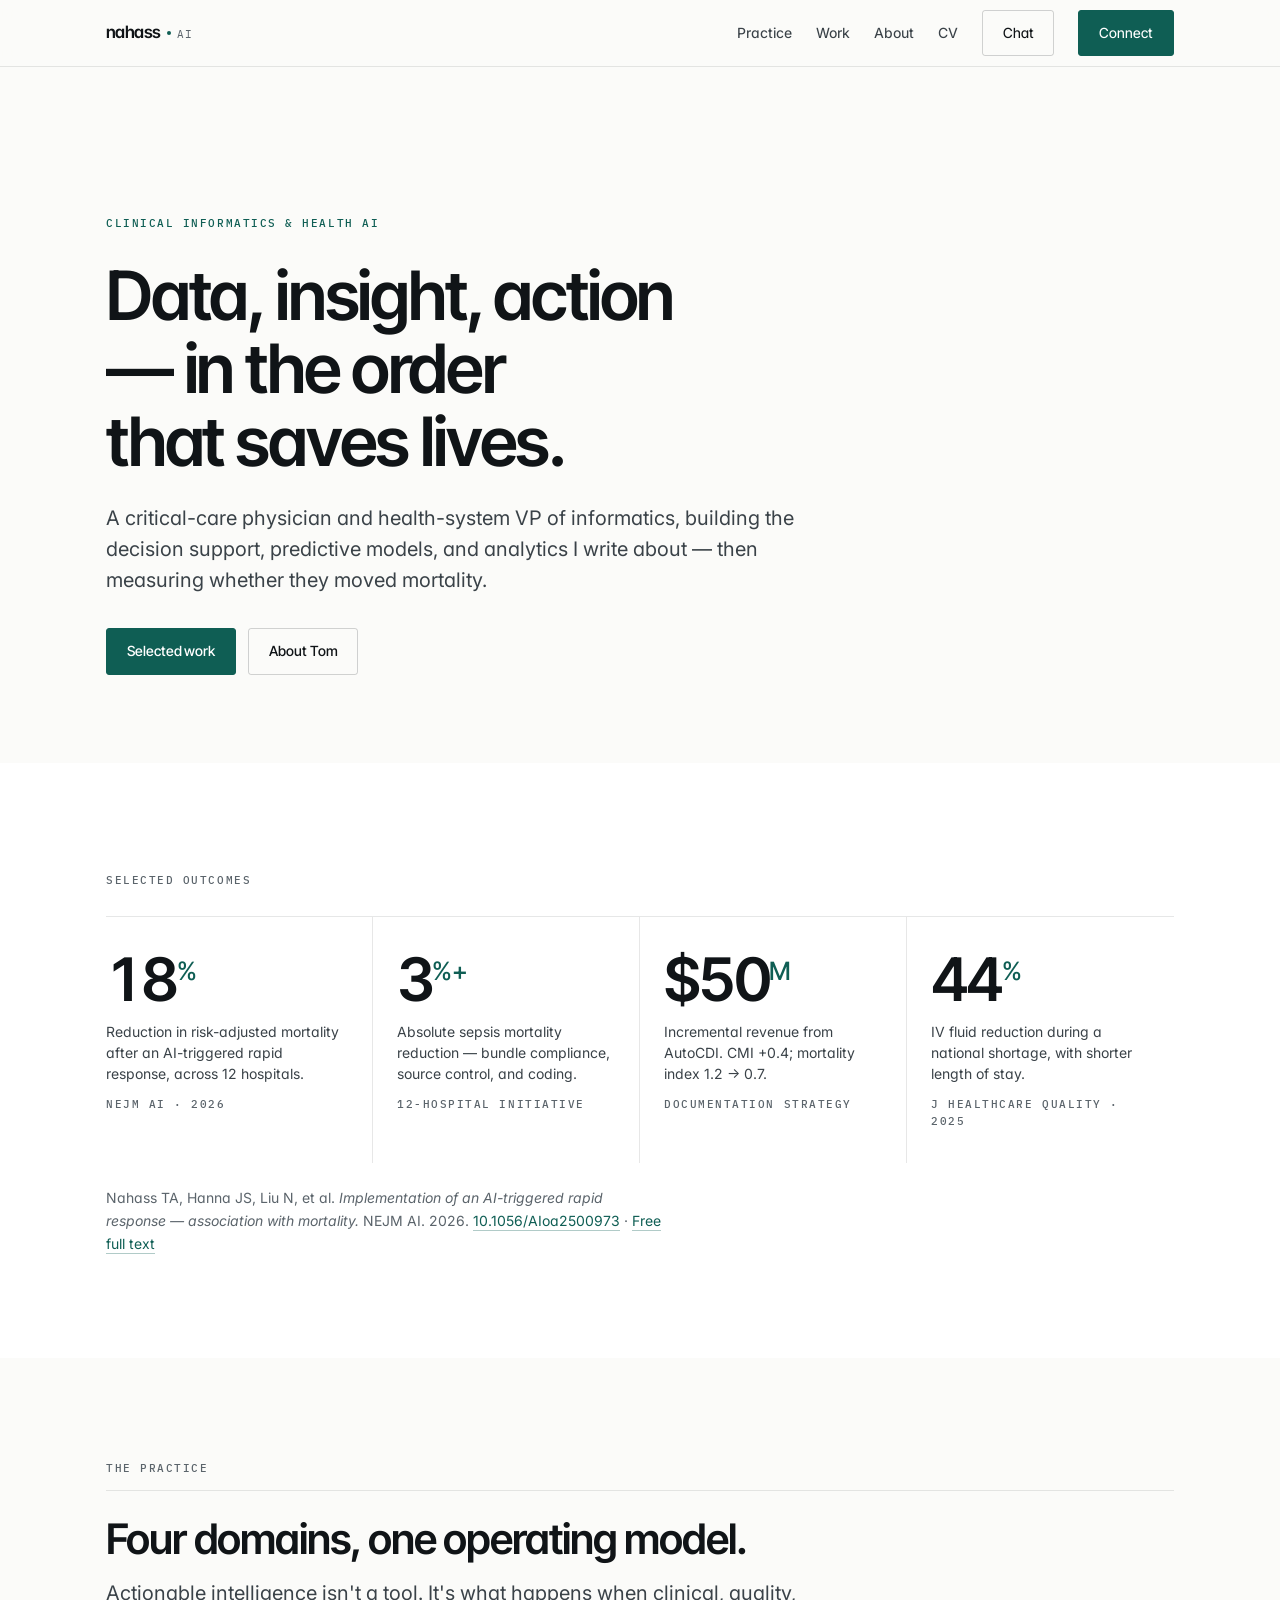
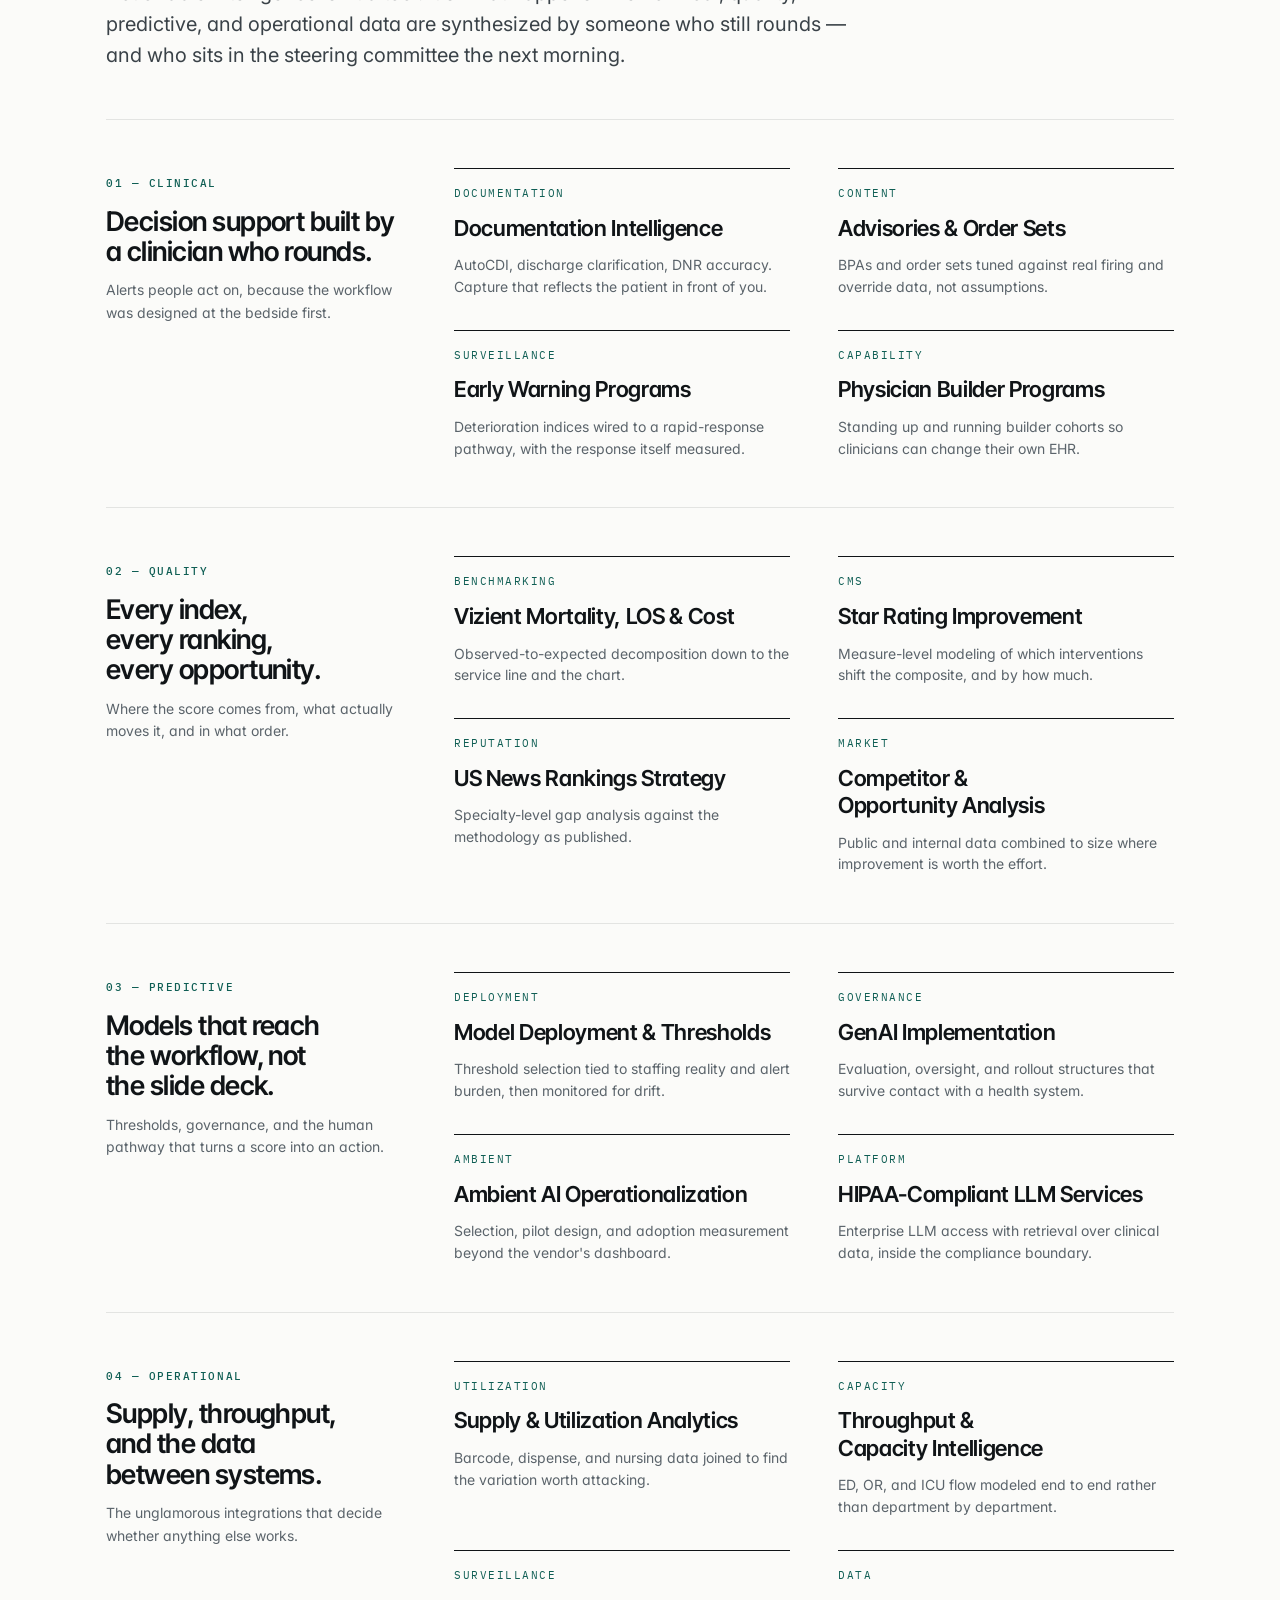
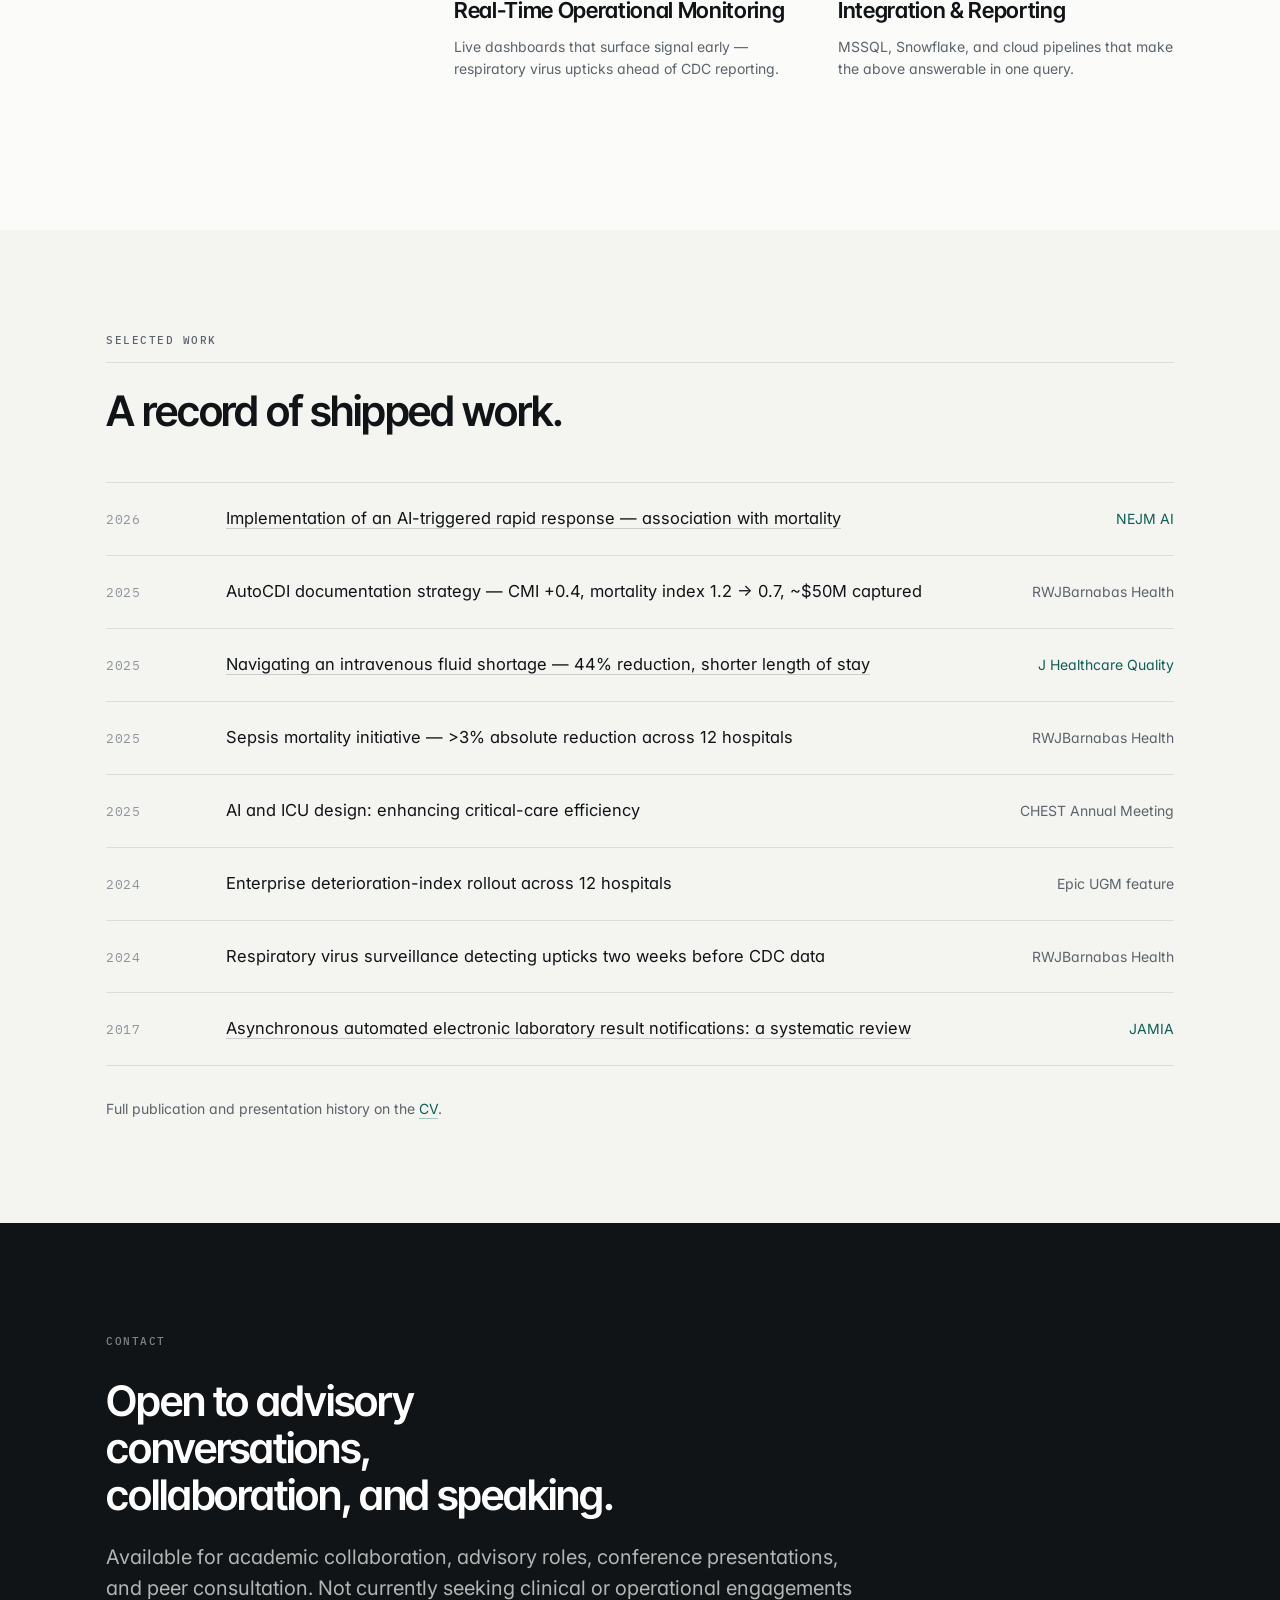
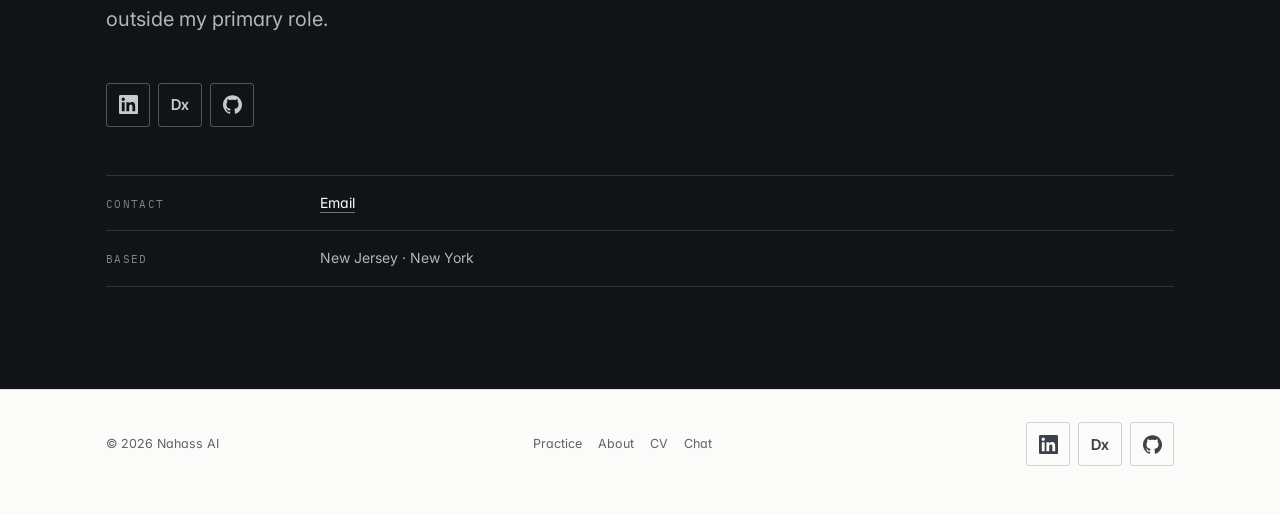
==== commit 6bc825e6: "Profile updates: title, licensure, Epic certifications, colour portrait - Title is now Assistant Pro" ====
--- a/index.html
+++ b/index.html
@@ -45,7 +45,7 @@
         <a href="/about/">About</a>
         <a href="/cv/">CV</a>
         <a class="btn btn--ghost" href="https://chat.nahass.ai">Chat</a>
-        <a class="btn" href="#contact">Connect</a>
+        <a class="btn btn--connect" href="#contact">Connect</a>
       </div>
     </nav>
   </div>
@@ -230,9 +230,13 @@
     <span class="label">Contact</span>
     <h2 class="mt-5" style="max-width:20ch;">Open to advisory conversations, collaboration, and speaking.</h2>
     <p class="lede mt-5">Available for academic collaboration, advisory roles, conference presentations, and peer consultation. Not currently seeking clinical or operational engagements outside my primary role.</p>
+    <div class="social mt-7">
+      <a href="https://www.linkedin.com/in/thomas-nahass/" rel="me noopener" title="LinkedIn"><span class="name">LinkedIn</span><svg viewBox="0 0 24 24" aria-hidden="true"><path d="M20.447 20.452h-3.554v-5.569c0-1.328-.027-3.037-1.852-3.037-1.853 0-2.136 1.445-2.136 2.939v5.667H9.351V9h3.414v1.561h.046c.477-.9 1.637-1.85 3.37-1.85 3.601 0 4.267 2.37 4.267 5.455v6.286zM5.337 7.433c-1.144 0-2.063-.926-2.063-2.065 0-1.138.92-2.063 2.063-2.063 1.14 0 2.064.925 2.064 2.063 0 1.139-.925 2.065-2.064 2.065zm1.782 13.019H3.555V9h3.564v11.452zM22.225 0H1.771C.792 0 0 .774 0 1.729v20.542C0 23.227.792 24 1.771 24h20.451C23.2 24 24 23.227 24 22.271V1.729C24 .774 23.2 0 22.222 0h.003z"/></svg></a>
+      <a href="https://www.doximity.com/pub/thomas-nahass-md" rel="me noopener" title="Doximity"><span class="name">Doximity</span><span class="mono" aria-hidden="true">Dx</span></a>
+      <a href="https://github.com/nahata5" rel="me noopener" title="GitHub"><span class="name">GitHub</span><svg viewBox="0 0 24 24" aria-hidden="true"><path d="M12 .297c-6.63 0-12 5.373-12 12 0 5.303 3.438 9.8 8.205 11.385.6.113.82-.258.82-.577 0-.285-.01-1.04-.015-2.04-3.338.724-4.042-1.61-4.042-1.61C4.422 18.07 3.633 17.7 3.633 17.7c-1.087-.744.084-.729.084-.729 1.205.084 1.838 1.236 1.838 1.236 1.07 1.835 2.809 1.305 3.495.998.108-.776.417-1.305.76-1.605-2.665-.3-5.466-1.332-5.466-5.93 0-1.31.465-2.38 1.235-3.22-.135-.303-.54-1.523.105-3.176 0 0 1.005-.322 3.3 1.23.96-.267 1.98-.399 3-.405 1.02.006 2.04.138 3 .405 2.28-1.552 3.285-1.23 3.285-1.23.645 1.653.24 2.873.12 3.176.765.84 1.23 1.91 1.23 3.22 0 4.61-2.805 5.625-5.475 5.92.42.36.81 1.096.81 2.22 0 1.606-.015 2.896-.015 3.286 0 .315.21.69.825.57C20.565 22.092 24 17.592 24 12.297c0-6.627-5.373-12-12-12"/></svg></a>
+    </div>
     <dl class="facts mt-7" style="border-color:rgba(255,255,255,.14);">
-      <div class="fact" style="border-color:rgba(255,255,255,.14);"><dt style="color:rgba(242,243,241,.5);">Email</dt><dd><a class="link" href="mailto:tom@nahass.ai">tom@nahass.ai</a></dd></div>
-      <div class="fact" style="border-color:rgba(255,255,255,.14);"><dt style="color:rgba(242,243,241,.5);">LinkedIn</dt><dd><a class="link" href="https://www.linkedin.com/in/thomas-nahass/">thomas-nahass</a></dd></div>
+      <div class="fact" style="border-color:rgba(255,255,255,.14);"><dt style="color:rgba(242,243,241,.5);">Contact</dt><dd><a class="link" href="mailto:tom@nahass.ai">Email</a></dd></div>
       <div class="fact" style="border-color:rgba(255,255,255,.14);"><dt style="color:rgba(242,243,241,.5);">Based</dt><dd style="color:rgba(242,243,241,.72);">New Jersey · New York</dd></div>
     </dl>
   </div>
@@ -248,9 +252,12 @@
       <a href="/about/">About</a>
       <a href="/cv/">CV</a>
       <a href="https://chat.nahass.ai">Chat</a>
-      <a href="https://www.linkedin.com/in/thomas-nahass/">LinkedIn</a>
     </nav>
-    <div>nahass.ai</div>
+    <div class="social">
+    <a href="https://www.linkedin.com/in/thomas-nahass/" rel="me noopener" title="LinkedIn"><span class="name">LinkedIn</span><svg viewBox="0 0 24 24" aria-hidden="true"><path d="M20.447 20.452h-3.554v-5.569c0-1.328-.027-3.037-1.852-3.037-1.853 0-2.136 1.445-2.136 2.939v5.667H9.351V9h3.414v1.561h.046c.477-.9 1.637-1.85 3.37-1.85 3.601 0 4.267 2.37 4.267 5.455v6.286zM5.337 7.433c-1.144 0-2.063-.926-2.063-2.065 0-1.138.92-2.063 2.063-2.063 1.14 0 2.064.925 2.064 2.063 0 1.139-.925 2.065-2.064 2.065zm1.782 13.019H3.555V9h3.564v11.452zM22.225 0H1.771C.792 0 0 .774 0 1.729v20.542C0 23.227.792 24 1.771 24h20.451C23.2 24 24 23.227 24 22.271V1.729C24 .774 23.2 0 22.222 0h.003z"/></svg></a>
+    <a href="https://www.doximity.com/pub/thomas-nahass-md" rel="me noopener" title="Doximity"><span class="name">Doximity</span><span class="mono" aria-hidden="true">Dx</span></a>
+    <a href="https://github.com/nahata5" rel="me noopener" title="GitHub"><span class="name">GitHub</span><svg viewBox="0 0 24 24" aria-hidden="true"><path d="M12 .297c-6.63 0-12 5.373-12 12 0 5.303 3.438 9.8 8.205 11.385.6.113.82-.258.82-.577 0-.285-.01-1.04-.015-2.04-3.338.724-4.042-1.61-4.042-1.61C4.422 18.07 3.633 17.7 3.633 17.7c-1.087-.744.084-.729.084-.729 1.205.084 1.838 1.236 1.838 1.236 1.07 1.835 2.809 1.305 3.495.998.108-.776.417-1.305.76-1.605-2.665-.3-5.466-1.332-5.466-5.93 0-1.31.465-2.38 1.235-3.22-.135-.303-.54-1.523.105-3.176 0 0 1.005-.322 3.3 1.23.96-.267 1.98-.399 3-.405 1.02.006 2.04.138 3 .405 2.28-1.552 3.285-1.23 3.285-1.23.645 1.653.24 2.873.12 3.176.765.84 1.23 1.91 1.23 3.22 0 4.61-2.805 5.625-5.475 5.92.42.36.81 1.096.81 2.22 0 1.606-.015 2.896-.015 3.286 0 .315.21.69.825.57C20.565 22.092 24 17.592 24 12.297c0-6.627-5.373-12-12-12"/></svg></a>
+    </div>
   </div>
 </footer>
 
--- a/assets/system.css
+++ b/assets/system.css
@@ -55,6 +55,7 @@
 *, *::before, *::after { box-sizing: border-box; }
 * { margin: 0; padding: 0; }
 html { -webkit-text-size-adjust: 100%; scroll-behavior: smooth; scroll-padding-top: 84px; color-scheme: light; }
+@media (max-width: 860px) { html { scroll-padding-top: var(--s-5); } }
 @media (prefers-reduced-motion: reduce) { html { scroll-behavior: auto; } }
 
 body {
@@ -158,10 +159,27 @@
 .nav-links a[aria-current="page"] { color: var(--ink); font-weight: 550; }
 .nav-links .btn { color: #fff; }
 .nav-links .btn--ghost { color: var(--ink); }
-@media (max-width: 720px) {
-  .nav { flex-direction: column; align-items: flex-start; gap: var(--s-3); padding-block: var(--s-4); }
-  .nav-links { gap: var(--s-4); justify-content: flex-start; }
-  .nav-links .btn { display: none; }
+@media (max-width: 860px) {
+  /* A two-row sticky bar eats too much of a phone screen — let it scroll away. */
+  .nav-shell { position: static; backdrop-filter: none; background: var(--ground); }
+  .nav { flex-direction: column; align-items: stretch; gap: var(--s-3); padding-block: var(--s-3); min-height: 0; }
+  .nav-links { gap: var(--s-4) var(--s-5); justify-content: flex-start; row-gap: var(--s-2); }
+  /* Buttons stay reachable on phones — they just stop looking like buttons. */
+  .nav-links .btn { padding: 0; border: 0; background: none; color: var(--ink-2); font-family: var(--body); font-size: var(--t-small); font-weight: 450; }
+  .nav-links .btn:hover, .nav-links .btn--ghost:hover { background: none; color: var(--accent); }
+  .nav-links .btn--connect { color: var(--accent); font-weight: 550; }
+  /* 44px tap targets on narrow screens, not just on detected touch. */
+  .nav-links a, .nav-links .btn { min-height: 44px; display: inline-flex; align-items: center; }
+}
+@media (max-width: 860px) {
+  .foot-in { gap: var(--s-4); }
+  .foot-nav { gap: var(--s-2) var(--s-5); }
+  .foot-nav a { min-height: 40px; display: inline-flex; align-items: center; }
+}
+/* Comfortable tap targets on touch devices. */
+@media (hover: none) and (pointer: coarse) {
+  .nav-links a, .foot-nav a, .toc a { min-height: 44px; display: inline-flex; align-items: center; }
+  .btn { padding-block: 13px; }
 }
 
 /* --- 6. METRICS ---------------------------------------------------------- */
@@ -259,3 +277,23 @@
 }
 .skip:focus { left: var(--s-4); top: var(--s-4); }
 :focus-visible { outline: 2px solid var(--accent); outline-offset: 3px; border-radius: 2px; }
+
+
+/* --- 13. SOCIAL ICONS ---------------------------------------------------- */
+.social { display: flex; flex-wrap: wrap; gap: var(--s-2); align-items: center; }
+.social a {
+  display: inline-flex; align-items: center; justify-content: center;
+  width: 44px; height: 44px;
+  border: 1px solid var(--rule-2);
+  border-radius: var(--radius);
+  color: var(--ink-2);
+  text-decoration: none;
+  transition: color .18s ease, border-color .18s ease, background .18s ease;
+}
+.social a:hover { color: #fff; background: var(--accent); border-color: var(--accent); }
+.social svg { width: 19px; height: 19px; fill: currentColor; display: block; }
+.social .name { position: absolute; width: 1px; height: 1px; overflow: hidden; clip: rect(0 0 0 0); white-space: nowrap; }
+.inverse .social a { border-color: rgba(255,255,255,.28); color: rgba(242,243,241,.82); }
+.inverse .social a:hover { background: #fff; border-color: #fff; color: var(--ink); }
+/* Doximity has no icon in common icon sets; a monogram keeps the row even. */
+.social .mono { font-family: var(--display); font-weight: 600; font-size: 15px; letter-spacing: -.02em; line-height: 1; }
